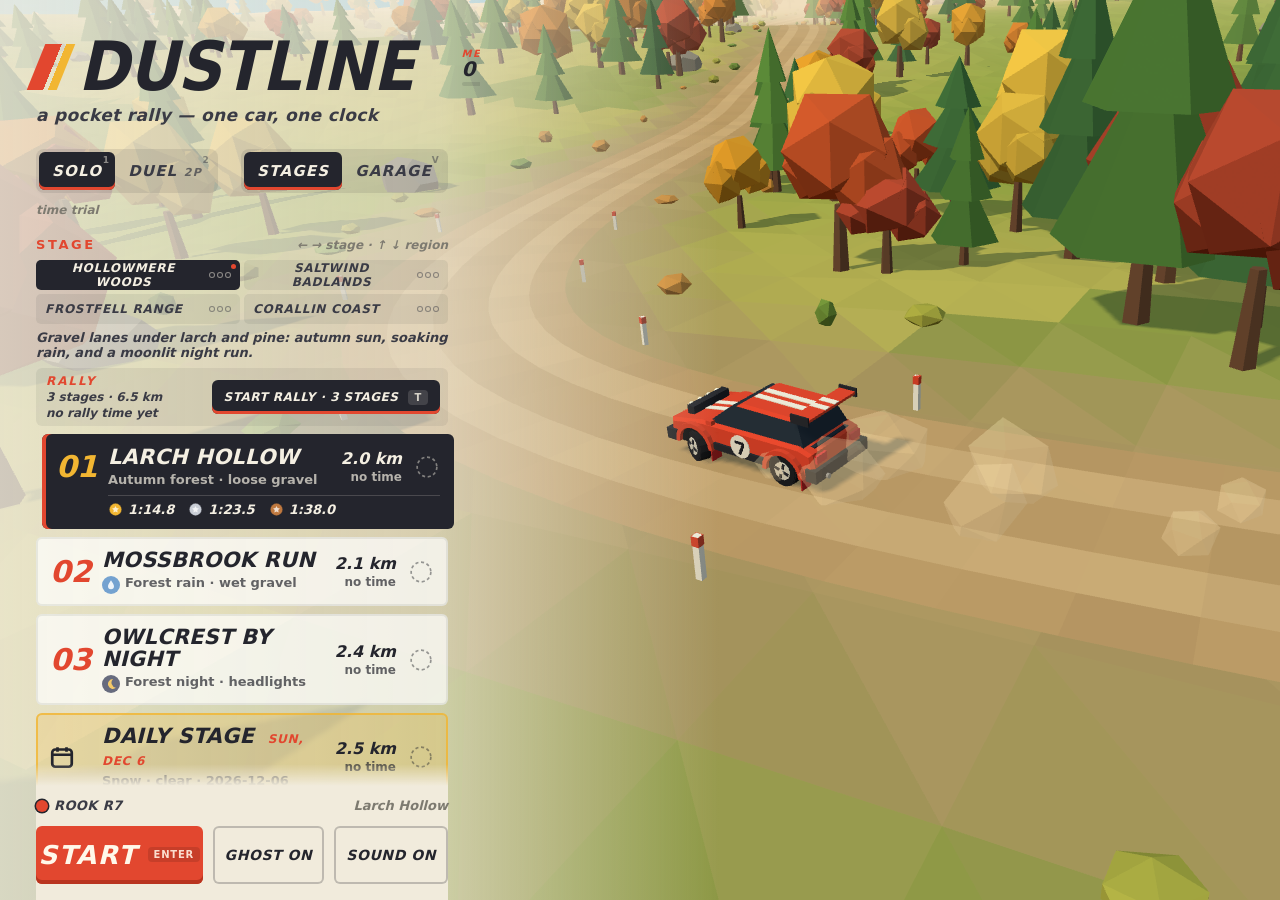
==== index.html @ 8f962b05 "Garage: car selection, medal unlocks, opaque menu footer (WIP)" ====
<!doctype html>
<html lang="en">
<head>
  <meta charset="utf-8">
  <meta name="viewport" content="width=device-width, initial-scale=1, viewport-fit=cover, user-scalable=no">
  <meta name="theme-color" content="#24252d">
  <meta name="description" content="Dustline: a pocket rally. Low-poly time-trial stages in the browser.">
  <title>Dustline</title>
  <link rel="icon" href="data:image/svg+xml,%3Csvg xmlns='http://www.w3.org/2000/svg' viewBox='0 0 32 32'%3E%3Crect width='32' height='32' rx='7' fill='%2324252d'/%3E%3Cpath d='M6 22 L14 9 L19 9 L11 22Z' fill='%23e2472f'/%3E%3Cpath d='M15 22 L23 9 L27 9 L19 22Z' fill='%23f2b632'/%3E%3C/svg%3E">
  <link rel="stylesheet" href="./style.css">
</head>
<body>
  <div id="app"></div>

  <!-- ===== HUD ===== -->
  <div id="hud" class="hidden" aria-hidden="true">
    <!-- one .pane per player is generated by main.js (timer, gap, progress, speed plate, notices) -->
    <div id="panes"></div>
    <div id="divider" class="divider hidden"></div>
    <div class="hud-bl" id="hints">
      <span><kbd>&uarr;</kbd><kbd>&darr;</kbd> gas / brake</span>
      <span><kbd>&larr;</kbd><kbd>&rarr;</kbd> steer</span>
      <span><kbd>Space</kbd> handbrake</span>
      <span><kbd>R</kbd> reset <kbd>C</kbd> camera <kbd>Esc</kbd> pause</span>
    </div>
    <button class="icon-btn pause-btn" id="pauseBtn" aria-label="Pause"><span></span><span></span></button>
  </div>

  <div id="countdown" class="countdown"></div>

  <!-- ===== Touch controls ===== -->
  <div id="touch" class="touch hidden">
    <div class="t-left">
      <button class="t-btn t-steer" data-ctl="left" aria-label="Steer left">&#9664;</button>
      <button class="t-btn t-steer" data-ctl="right" aria-label="Steer right">&#9654;</button>
    </div>
    <div class="t-right">
      <div class="t-small">
        <button class="t-btn t-mini" data-ctl="reset" aria-label="Reset">RESET</button>
        <button class="t-btn t-mini" data-ctl="hand" aria-label="Handbrake">HAND</button>
      </div>
      <button class="t-btn t-brake" data-ctl="brake">BRAKE</button>
      <button class="t-btn t-gas" data-ctl="gas">GAS</button>
    </div>
  </div>

  <!-- ===== Menu ===== -->
  <div id="menu" class="menu hidden">
    <div class="menu-panel">
      <header class="brand">
        <div class="brand-row">
          <div class="logo"><span class="logo-slash"></span><span class="logo-word">DUSTLINE</span></div>
          <div class="points" id="points" title="Medal points: bronze 1, silver 2, gold 3"></div>
        </div>
        <div class="tagline">a pocket rally &mdash; one car, one clock</div>
      </header>

      <div class="mode-row">
        <div class="seg" role="radiogroup" aria-label="Mode">
          <button class="seg-btn" data-mode="solo" role="radio">Solo<span class="seg-key kbd-only">1</span></button>
          <button class="seg-btn" data-mode="duel" role="radio">Duel <small>2P</small><span class="seg-key kbd-only">2</span></button>
        </div>
        <div class="seg view-seg" role="tablist" aria-label="Menu view">
          <button class="seg-btn view-btn" data-view="stages" role="tab">Stages</button>
          <button class="seg-btn view-btn" data-view="garage" role="tab">Garage<span class="new-dot hidden" id="garageNew">NEW</span><span class="seg-key kbd-only">V</span></button>
        </div>
      </div>
      <div class="mode-note" id="modeNote"></div>

      <section class="menu-sec garage-sec hidden" id="garageSec">
        <div class="picker" id="pick0"></div>
        <div class="picker p2-only" id="pick1"></div>
        <div class="duel-note p2-only">Duel is party play: all four cars are open to both players.</div>
      </section>

      <section class="menu-sec stages-sec" id="stagesSec">
        <div class="sec-head stage-head"><h2>Stage</h2><span class="sec-hint kbd-only">&larr; &rarr; stage &middot; &uarr; &darr; region</span></div>
        <div class="tabs" id="regionTabs" role="tablist" aria-label="Regions"></div>
        <div class="region-blurb" id="regionBlurb"></div>
        <div class="rally-strip" id="rallyStrip"></div>
        <div class="cards" id="cards"></div>
        <div class="daily-slot" id="dailySlot"></div>
      </section>

      <div class="legend legend-keys">
        <span><kbd>&uarr;</kbd>/<kbd>W</kbd> gas</span>
        <span><kbd>&darr;</kbd>/<kbd>S</kbd> brake</span>
        <span><kbd>&larr;</kbd><kbd>&rarr;</kbd> steer</span>
        <span><kbd>Space</kbd> handbrake</span>
        <span><kbd>R</kbd> reset</span>
        <span><kbd>C</kbd> camera</span>
        <span><kbd>M</kbd> mute</span>
        <span><kbd>Esc</kbd> pause</span>
        <span><kbd>T</kbd> start rally</span>
        <span><kbd>G</kbd> ghost</span>
        <span><kbd>V</kbd> garage</span>
      </div>
      <div class="legend legend-duel">
        <span class="lg-p">P1</span>
        <span><kbd>W</kbd><kbd>A</kbd><kbd>S</kbd><kbd>D</kbd> drive</span>
        <span><kbd>L-Shift</kbd> hand</span>
        <span><kbd>R</kbd> reset</span>
        <span><kbd>C</kbd> cam</span>
        <span class="lg-br"></span>
        <span class="lg-p">P2</span>
        <span><kbd>&uarr;</kbd><kbd>&larr;</kbd><kbd>&darr;</kbd><kbd>&rarr;</kbd> drive</span>
        <span><kbd>R-Shift</kbd>/<kbd>Enter</kbd> hand</span>
        <span><kbd>/</kbd> reset</span>
        <span><kbd>.</kbd> cam</span>
        <span class="lg-br"></span>
        <span>Pads: 1st &rarr; P1, 2nd &rarr; P2</span>
        <span><kbd>Esc</kbd> pause</span>
        <span><kbd>M</kbd> mute</span>
        <span><kbd>T</kbd> rally</span>
        <span><kbd>V</kbd> garage</span>
      </div>
      <div class="legend legend-touch">
        <span>&#9664; &#9654; steer on the left</span>
        <span>GAS / BRAKE on the right</span>
        <span>HAND for hairpins</span>
      </div>
      <!-- pinned to the bottom of the scrolling panel: paint + START are always reachable -->
      <div class="menu-foot">
        <div class="foot-summary" id="footSummary"></div>
        <div class="menu-actions">
          <button class="btn primary big" id="startBtn">START<span class="btn-key">Enter</span></button>
          <button class="btn ghost toggle" id="ghostBtn" aria-pressed="true" title="Race against your best run (G)">Ghost on</button>
          <button class="btn ghost" id="muteBtn" aria-pressed="false">Sound on</button>
        </div>
      </div>
    </div>
  </div>

  <!-- ===== Pause ===== -->
  <div id="pause" class="overlay hidden">
    <div class="panel small">
      <div class="panel-kicker">Paused</div>
      <div class="panel-title" id="pauseStage">Stage</div>
      <div class="panel-btns col">
        <button class="btn primary" id="resumeBtn">Resume<span class="btn-key">Esc</span></button>
        <button class="btn" id="restartBtn">Restart stage</button>
        <button class="btn ghost" id="pMenuBtn">Menu</button>
      </div>
    </div>
  </div>

  <!-- ===== Finish ===== -->
  <div id="finish" class="overlay hidden">
    <div class="panel">
      <div class="panel-kicker" id="finStage">Stage complete</div>
      <div class="fin-time" id="finTime">0:00.000</div>
      <div class="fin-best" id="finBest"></div>
      <div class="fin-medal" id="finMedal"></div>
      <div class="fin-unlock" id="finUnlock"></div>
      <table class="splits" id="finSplits"></table>
      <div class="panel-btns">
        <button class="btn primary" id="retryBtn">Retry<span class="btn-key">R</span></button>
        <button class="btn" id="nextBtn">Next stage<span class="btn-key">N</span></button>
        <button class="btn ghost" id="fMenuBtn">Menu<span class="btn-key">Enter</span></button>
      </div>
    </div>
  </div>

  <!-- ===== Duel results ===== -->
  <div id="duelFinish" class="overlay hidden">
    <div class="panel duel-panel">
      <div class="panel-kicker" id="dfStage">Duel</div>
      <div class="winner" id="dfWinner"></div>
      <div class="df-gap" id="dfGap"></div>
      <table class="splits duel-splits" id="dfTable"></table>
      <div class="panel-btns">
        <button class="btn primary" id="dfRematch">Rematch<span class="btn-key">R</span></button>
        <button class="btn" id="dfNext">Next stage<span class="btn-key">N</span></button>
        <button class="btn ghost" id="dfMenu">Menu<span class="btn-key">Enter</span></button>
      </div>
    </div>
  </div>

  <!-- ===== Rally interstitial / results (content rendered by hud.js) ===== -->
  <div id="rally" class="overlay hidden">
    <div class="panel rally-panel" id="rallyBody"></div>
  </div>

  <div id="loading" class="loading"><div class="loading-bar"></div><span>Laying gravel&hellip;</span></div>

  <noscript><p class="noscript">Dustline needs JavaScript and WebGL.</p></noscript>

  <script type="importmap">{"imports":{"three":"./vendor/three.module.js"}}</script>
  <script type="module" src="./src/main.js"></script>
</body>
</html>
---- style.css ----
/* Dustline — UI shell. Cream / charcoal, red-orange accent, mustard highlight. */
:root {
  --cream: #f4efe2;
  --cream-2: #e9e1cf;
  --paper: rgba(244, 239, 226, 0.92);
  --char: #24252d;
  --char-2: #3a3b45;
  --char-soft: rgba(36, 37, 45, 0.78);
  --accent: #e2472f;
  --accent-dk: #b9341f;
  --mustard: #f2b632;
  --good: #2f9e5b;
  --bad: #e2472f;
  --muted: #7d7a70;
  --font: "Avenir Next Condensed", "Arial Narrow", "Roboto Condensed", "Helvetica Neue", "Segoe UI", system-ui, sans-serif;
  --num: "Avenir Next Condensed", "Arial Narrow", "Roboto Condensed", "DIN Alternate", "Helvetica Neue", system-ui, sans-serif;
  --gut: 16px;
  --safe-t: env(safe-area-inset-top, 0px);
  --safe-b: env(safe-area-inset-bottom, 0px);
  --safe-l: env(safe-area-inset-left, 0px);
  --safe-r: env(safe-area-inset-right, 0px);
}

* { box-sizing: border-box; }
html, body {
  margin: 0; height: 100%; overflow: hidden;
  background: var(--char); color: var(--char);
  font-family: var(--font); font-stretch: condensed;
  -webkit-font-smoothing: antialiased; -webkit-tap-highlight-color: transparent;
  user-select: none; -webkit-user-select: none; touch-action: manipulation;
}
#app, #app canvas { position: fixed; inset: 0; width: 100%; height: 100%; display: block; }
.hidden { display: none !important; }
button { font: inherit; color: inherit; cursor: pointer; }
kbd {
  display: inline-block; min-width: 1.6em; padding: 1px 5px; margin: 0 1px;
  border-radius: 4px; background: var(--cream); color: var(--char);
  border-bottom: 2px solid #c9bfa8; font: 700 11px/1.4 var(--font); text-align: center; font-style: normal;
}

/* ---------- buttons ---------- */
.btn {
  display: inline-flex; align-items: center; justify-content: center; gap: 10px;
  min-height: 44px; padding: 0 18px; border: 0; border-radius: 6px;
  background: var(--cream-2); color: var(--char);
  font-weight: 800; font-style: italic; font-size: 16px; letter-spacing: 0.04em; text-transform: uppercase;
  box-shadow: inset 0 -3px 0 rgba(0,0,0,0.12);
  transition: transform .08s ease, background .15s ease, box-shadow .15s ease;
}
.btn:hover { background: #fff; }
.btn:active { transform: translateY(1px) skewX(-6deg); }
.btn:focus-visible, .card:focus-visible, .swatch:focus-visible { outline: 3px solid var(--mustard); outline-offset: 2px; }
.btn.primary { background: var(--accent); color: #fff8ea; box-shadow: inset 0 -4px 0 var(--accent-dk); }
.btn.primary:hover { background: #ec563d; }
.btn.ghost { background: transparent; box-shadow: inset 0 0 0 2px rgba(36,37,45,0.25); }
.btn.ghost:hover { background: rgba(36,37,45,0.06); }
.btn.big { min-height: 58px; font-size: 26px; font-weight: 900; padding: 0 28px; letter-spacing: 0.06em; }
.btn-key {
  font-style: normal; font-size: 10px; font-weight: 800; letter-spacing: 0.08em;
  padding: 2px 6px; border-radius: 4px; background: rgba(0,0,0,0.14); opacity: .85;
}
.icon-btn {
  position: absolute; width: 40px; height: 40px; border: 0; border-radius: 8px;
  background: var(--char-soft); display: flex; align-items: center; justify-content: center; gap: 5px;
  pointer-events: auto;
}
.pause-btn span { width: 5px; height: 16px; border-radius: 1px; background: var(--cream); }

/* ---------- HUD ---------- */
#hud { position: fixed; inset: 0; pointer-events: none; z-index: 5; }
#panes { position: absolute; inset: 0; }
.pane { position: absolute; left: 0; top: 0; width: 100%; height: 100%; overflow: hidden; }
.divider { position: absolute; background: var(--char); z-index: 1; }
.divider.v { top: 0; bottom: 0; left: 50%; width: 4px; margin-left: -2px; }
.divider.h { left: 0; right: 0; top: 50%; height: 4px; margin-top: -2px; }
.hud-tl {
  position: absolute; left: calc(var(--gut) + var(--safe-l) + 8px); top: calc(18px + var(--safe-t));
  color: var(--cream); text-shadow: 0 2px 0 rgba(0,0,0,0.25);
}
.hud-stage {
  display: inline-block; padding: 3px 10px 3px 8px; margin-bottom: 4px;
  background: var(--accent); color: #fff8ea; transform: skewX(-12deg);
  font-weight: 900; font-style: italic; font-size: 13px; letter-spacing: 0.12em; text-transform: uppercase; text-shadow: none;
}
.pl-tag {
  display: inline-block; margin: -3px 8px -3px -8px; padding: 3px 8px; color: #fff8ea; background: var(--char);
  text-shadow: 0 1px 0 rgba(0,0,0,0.35); box-shadow: inset -2px 0 0 rgba(0,0,0,0.2);
}
.pl-tag:empty { display: none; }
.hud-time {
  font-family: var(--num); font-weight: 900; font-style: italic; font-size: 46px; line-height: 1;
  letter-spacing: -0.01em; font-variant-numeric: tabular-nums;
  background: var(--char-soft); padding: 4px 14px 6px 10px; border-radius: 4px; transform: skewX(-8deg);
  border-left: 5px solid var(--mustard);
}
.hud-split {
  margin-top: 6px; display: inline-block; padding: 3px 10px; border-radius: 3px; transform: skewX(-8deg);
  font-weight: 900; font-style: italic; font-size: 20px; font-variant-numeric: tabular-nums;
  background: var(--char-soft); opacity: 0; transition: opacity .25s ease;
}
.hud-split.show { opacity: 1; }
.hud-gap {
  margin-top: 6px; display: none; width: max-content; padding: 3px 10px; border-radius: 3px; transform: skewX(-8deg);
  font-weight: 900; font-style: italic; font-size: 18px; font-variant-numeric: tabular-nums; background: var(--char-soft);
}
.hud-gap.show { display: block; }
.hud-gap .lbl { font-size: 11px; letter-spacing: .12em; color: var(--cream-2); margin-right: 8px; }
.hud-gap .d-good { color: #63e08e; } .hud-gap .d-bad { color: #ff7a63; } .hud-gap .d-none { color: var(--mustard); }
.hud-split .lbl { font-size: 12px; letter-spacing: .12em; color: var(--cream-2); margin-right: 8px; }
.hud-split .d-good { color: #63e08e; }
.hud-split .d-bad { color: #ff7a63; }
.hud-split .d-none { color: var(--mustard); }

.hud-progress {
  position: absolute; left: 50%; top: calc(26px + var(--safe-t)); width: min(40%, 460px); transform: translateX(-50%);
}
.prog { position: relative; height: 8px; border-radius: 4px; background: rgba(36,37,45,0.72); box-shadow: 0 0 0 2px rgba(244,239,226,0.55), 0 0 0 3.5px rgba(36,37,45,0.35); }
.prog-fill { position: absolute; left: 0; top: 0; bottom: 0; width: 0; border-radius: 4px; background: var(--cream); }
.prog-ticks i { position: absolute; top: -4px; width: 3px; height: 16px; margin-left: -1.5px; background: var(--mustard); border-radius: 1px; }
.prog-ticks i.end { background: var(--accent); }
.prog-cars i {
  position: absolute; top: 50%; left: 0; width: 13px; height: 13px; margin: -6.5px 0 0 -6.5px;
  border: 2px solid var(--cream); border-radius: 50%; box-shadow: 0 0 0 1.5px var(--char);
}
.prog-cars i.me {
  z-index: 1; width: 18px; height: 18px; margin: -9px 0 0 -9px; border-width: 3px;
  box-shadow: 0 0 0 1.5px var(--char), 0 2px 4px rgba(0,0,0,0.3);
}

.hud-br {
  position: absolute; right: calc(var(--gut) + var(--safe-r) + 8px); bottom: calc(20px + var(--safe-b));
  text-align: right; color: var(--cream);
  /* charcoal slanted plate (same family as the timer) so the readout survives snow and bright sky */
  background: var(--char-soft); padding: 6px 16px 10px 20px; border-radius: 4px; transform: skewX(-8deg);
  border-right: 5px solid var(--accent); box-shadow: 0 4px 14px rgba(0,0,0,0.18);
}
.speed {
  font-family: var(--num); font-weight: 900; font-style: italic; line-height: .9; text-shadow: 0 2px 0 rgba(0,0,0,0.35);
}
.speed span { font-size: 76px; letter-spacing: -0.03em; font-variant-numeric: tabular-nums; }
.speed small { font-size: 16px; margin-left: 6px; letter-spacing: .08em; color: var(--cream-2); }
.gearrow { display: flex; align-items: center; justify-content: flex-end; gap: 10px; margin-top: 6px; }
.gear {
  display: inline-flex; align-items: center; justify-content: center; width: 34px; height: 34px;
  background: var(--mustard); color: var(--char); border-radius: 4px; transform: skewX(-10deg);
  font-weight: 900; font-style: italic; font-size: 22px;
}
.rpm { width: 150px; height: 8px; border-radius: 4px; background: rgba(0,0,0,0.45); overflow: hidden; box-shadow: 0 0 0 1px rgba(244,239,226,0.35); }
.rpm-fill { height: 100%; width: 0; background: linear-gradient(90deg, var(--cream) 0 70%, var(--mustard) 70% 88%, var(--accent) 88%); background-size: 150px 100%; }

.hud-bl {
  position: absolute; left: calc(var(--gut) + var(--safe-l) + 8px); bottom: calc(20px + var(--safe-b));
  display: flex; flex-direction: column; gap: 5px; color: var(--cream); font-size: 13px; font-weight: 700; font-style: italic;
  text-shadow: 0 1px 2px rgba(0,0,0,0.4); opacity: 0; transition: opacity 1.2s ease;
}
.hud-bl.show { opacity: .95; transition-duration: .3s; }
.pause-btn { top: calc(18px + var(--safe-t)); right: calc(var(--gut) + var(--safe-r)); }

/* ---------- countdown & notices ---------- */
.countdown {
  position: fixed; left: 50%; top: 40%; transform: translate(-50%, -50%); z-index: 6; pointer-events: none;
  font-family: var(--num); font-weight: 900; font-style: italic; font-size: min(34vw, 220px); line-height: 1;
  color: var(--cream); text-shadow: 0 6px 0 var(--accent), 0 12px 30px rgba(0,0,0,0.3);
}
.countdown.pop { animation: pop .5s cubic-bezier(.2,1.6,.4,1); }
.countdown.go { color: var(--mustard); text-shadow: 0 6px 0 var(--char), 0 12px 30px rgba(0,0,0,0.3); }
@keyframes pop { from { transform: translate(-50%, -50%) scale(1.6) skewX(-8deg); opacity: 0; } to { transform: translate(-50%, -50%) scale(1); opacity: 1; } }
.notice {
  position: absolute; left: 50%; top: 30%; transform: translate(-50%, -50%) skewX(-10deg); z-index: 6; pointer-events: none;
  padding: 8px 22px; background: var(--accent); color: #fff8ea; border-radius: 3px;
  font-weight: 900; font-style: italic; font-size: 26px; letter-spacing: .1em; white-space: nowrap;
  opacity: 0; transition: opacity .2s ease;
}
.notice.show { opacity: 1; }
.notice.alt { background: var(--mustard); color: var(--char); }
.notice.splash { background: #2b7fa8; color: #eef8ff; }

/* ---------- split-screen duel ---------- */
.pane-msg {
  position: absolute; left: 50%; top: 24%; transform: translate(-50%, -50%) skewX(-6deg); z-index: 2;
  padding: 14px 26px 16px; border-radius: 6px; text-align: center; color: var(--cream);
  background: var(--char-soft); box-shadow: inset 0 5px 0 var(--pc, var(--accent)), 0 10px 30px rgba(0,0,0,0.25);
  animation: panelIn .35s cubic-bezier(.2,1.2,.4,1);
}
.pm-kicker { font-size: 12px; font-weight: 900; letter-spacing: .2em; text-transform: uppercase; color: var(--mustard); }
.pm-time { font-family: var(--num); font-size: 48px; font-weight: 900; font-style: italic; line-height: 1.05; font-variant-numeric: tabular-nums; }
.pm-wait { font-size: 14px; font-weight: 700; font-style: italic; opacity: .85; }
.pm-wait:empty { display: none; }
body.duel .hud-tl { left: 20px; top: 16px; }
body.duel .hud-time { font-size: 34px; }
body.duel .hud-split { font-size: 16px; }
body.duel .hud-progress { left: 300px; right: 28px; width: auto; transform: none; top: 30px; }
body.duel .hud-stage { font-size: 11px; max-width: 270px; overflow: hidden; text-overflow: ellipsis; white-space: nowrap; }
body.duel .hud-br { right: 20px; bottom: 16px; padding: 4px 14px 8px 16px; border-right-color: var(--pc, var(--accent)); }
body.duel .speed span { font-size: 50px; }
body.duel .speed small { font-size: 13px; }
body.duel .gear { width: 28px; height: 28px; font-size: 18px; }
body.duel .rpm { width: 100px; }
body.duel .notice { font-size: 20px; }
body.duel .hud-time { border-left-color: var(--pc, var(--mustard)); }
body.duel .pause-btn { right: auto; left: 50%; top: 12px; transform: translateX(-50%); z-index: 2; }
body.duel.stacked .pause-btn { top: 50%; transform: translate(-50%, -50%); }
body.duel .countdown { top: 50%; }

/* ---------- menu ---------- */
.menu {
  position: fixed; inset: 0; z-index: 10; display: flex; align-items: stretch;
  background: linear-gradient(90deg, rgba(244,239,226,0.82) 0, rgba(244,239,226,0.62) 440px, rgba(244,239,226,0) 720px);
}
.menu-panel {
  width: min(480px, 100%); padding: calc(36px + var(--safe-t)) 32px calc(24px + var(--safe-b)) calc(36px + var(--safe-l));
  display: flex; flex-direction: column; gap: 20px; overflow-y: auto; overscroll-behavior: contain;
  padding-bottom: 0; scrollbar-width: thin; scrollbar-color: rgba(36,37,45,0.3) transparent;
}
.menu-panel > * { flex-shrink: 0; }
/* paint + START + mute stay pinned to the bottom of the scrolling panel */
.menu-foot {
  position: sticky; bottom: 0; z-index: 2; margin-top: auto;
  padding: 16px 0 calc(16px + var(--safe-b));
  background: linear-gradient(180deg, rgba(240,234,220,0), rgba(240,234,220,0.95) 18px);
  display: flex; flex-direction: column; gap: 10px;
}
.paint-sec { display: flex; align-items: center; gap: 10px; flex-wrap: wrap; }
.paint-sec h2 { margin: 0; font-size: 13px; font-weight: 900; letter-spacing: .2em; text-transform: uppercase; color: var(--accent); }
.paint-sec .sec-hint { margin-left: auto; }
.paint-sec .swatch { width: 30px; height: 30px; }
.paint-sec .paints { gap: 7px; }
.tabs { display: flex; gap: 4px; flex-wrap: wrap; margin-bottom: 6px; }
.tab {
  position: relative; height: 30px; padding: 0 12px; border: 0; border-radius: 5px;
  background: rgba(36,37,45,0.08); color: var(--char-2);
  font-weight: 900; font-style: italic; font-size: 13px; letter-spacing: .06em; text-transform: uppercase;
}
.tab:hover { background: rgba(36,37,45,0.16); }
.tab.sel { background: var(--char); color: var(--cream); }
.tab.has-sel::after { content: ""; position: absolute; top: 4px; right: 4px; width: 5px; height: 5px; border-radius: 50%; background: var(--accent); }
.tab:focus-visible { outline: 3px solid var(--mustard); outline-offset: 1px; }
.region-blurb { font-size: 13px; font-weight: 600; font-style: italic; color: var(--char-2); margin: 0 0 8px; min-height: 1em; }
.region-blurb:empty { display: none; }
.daily-slot { margin-top: 8px; }
.card.daily { background: rgba(242,182,50,0.22); box-shadow: inset 0 0 0 2px rgba(242,182,50,0.8); }
.card.daily:hover { background: rgba(242,182,50,0.35); }
.card.daily.sel { background: var(--char); box-shadow: inset 4px 0 0 var(--mustard), inset 0 0 0 2px var(--mustard); }
.card.daily .card-num { color: var(--char); display: flex; align-items: center; }
.card.daily.sel .card-num { color: var(--mustard); }
.card-name em { font-size: 12px; font-weight: 800; letter-spacing: .06em; margin-left: 6px; color: var(--accent); }
.card.daily.sel .card-name em { color: var(--mustard); }
.ico { width: 12px; height: 12px; display: block; }
.ico.cal { width: 24px; height: 24px; }
.cond {
  display: inline-flex; align-items: center; justify-content: center; width: 18px; height: 18px; margin-right: 5px;
  border-radius: 50%; vertical-align: -4px;
}
.cond.n { background: #2a3150; color: var(--mustard); }
.cond.r { background: #3d7fc4; color: #eaf3ff; }
.st-cond .cond { width: 16px; height: 16px; margin: 0 0 0 6px; vertical-align: -3px; transform: skewX(12deg); }
.brand { margin-bottom: 4px; }
.logo { display: flex; align-items: center; gap: 12px; }
.logo-slash { width: 30px; height: 46px; background: linear-gradient(90deg, var(--accent) 0 55%, transparent 55% 70%, var(--mustard) 70%); transform: skewX(-22deg); }
.logo-word {
  font-weight: 900; font-style: italic; font-size: 68px; line-height: .9; letter-spacing: -0.01em; color: var(--char);
  transform: scaleX(.9); transform-origin: left center; display: inline-block;
}
.tagline { margin-top: 8px; font-weight: 700; font-style: italic; font-size: 17px; color: var(--char-2); letter-spacing: .02em; }
.sec-head { display: flex; align-items: baseline; justify-content: space-between; margin-bottom: 8px; }
.sec-head h2 { margin: 0; font-size: 13px; font-weight: 900; letter-spacing: .2em; text-transform: uppercase; color: var(--accent); }
.sec-hint { font-size: 12px; font-weight: 700; color: var(--muted); font-style: italic; }
.cards { display: flex; flex-direction: column; gap: 8px; }
.card {
  position: relative; display: grid; grid-template-columns: 40px 1fr auto; align-items: center; gap: 4px 12px;
  width: 100%; padding: 12px 14px; border: 0; border-radius: 6px; text-align: left;
  background: rgba(255,255,255,0.7); box-shadow: inset 0 0 0 2px rgba(36,37,45,0.08);
  transition: background .15s ease, transform .12s ease, box-shadow .15s ease;
}
.card:hover { background: #fff; }
.card.sel { background: var(--char); color: var(--cream); box-shadow: inset 4px 0 0 var(--accent); transform: translateX(6px); }
.card-num { grid-row: span 2; font-weight: 900; font-style: italic; font-size: 30px; color: var(--accent); line-height: 1; }
.card.sel .card-num { color: var(--mustard); }
.card-name { font-weight: 900; font-style: italic; font-size: 21px; line-height: 1.05; text-transform: uppercase; letter-spacing: .01em; }
.card-tag { grid-column: 2; font-size: 13px; font-weight: 600; opacity: .7; }
.card-meta { grid-column: 3; grid-row: 1 / span 2; text-align: right; display: flex; flex-direction: column; gap: 2px; font-variant-numeric: tabular-nums; }
.card-meta b { font-weight: 900; font-style: italic; font-size: 16px; }
.card-meta span { font-size: 12px; font-weight: 700; opacity: .7; }
.card-meta .has-best { color: var(--accent); opacity: 1; }
.card.sel .card-meta .has-best { color: var(--mustard); }
.paints { display: flex; gap: 10px; flex-wrap: wrap; }
.swatch {
  width: 42px; height: 42px; border-radius: 50%; border: 0; padding: 0; position: relative;
  box-shadow: inset 0 -4px 0 rgba(0,0,0,0.18), 0 0 0 2px rgba(36,37,45,0.12);
  transition: transform .12s ease, box-shadow .12s ease;
}
.swatch:hover { transform: scale(1.06); }
.swatch.sel { box-shadow: inset 0 -4px 0 rgba(0,0,0,0.18), 0 0 0 3px var(--cream), 0 0 0 6px var(--char); }
.menu-actions { display: flex; gap: 10px; align-items: stretch; }
.menu-actions .big { flex: 1; }
.legend { display: flex; flex-wrap: wrap; gap: 6px 14px; font-size: 13px; font-weight: 700; color: var(--char-2); font-style: italic; }
.legend-touch, .legend-duel { display: none; }
.menu.duel .legend-keys { display: none; }
.menu.duel .legend-duel { display: flex; }
.legend .lg-p { font-weight: 900; color: var(--accent); letter-spacing: .08em; }
.legend .lg-br { flex-basis: 100%; height: 0; }
.mode-row { display: flex; align-items: center; gap: 12px; flex-wrap: wrap; }
.seg { display: inline-flex; padding: 3px; border-radius: 8px; background: rgba(36,37,45,0.1); }
.seg-btn {
  position: relative; min-width: 96px; height: 38px; padding: 0 16px; border: 0; border-radius: 6px; background: transparent;
  font-weight: 900; font-style: italic; font-size: 16px; letter-spacing: .08em; text-transform: uppercase; color: var(--char-2);
}
.seg-btn small { font-size: 11px; opacity: .7; }
.seg-btn.sel { background: var(--char); color: var(--cream); box-shadow: inset 0 -3px 0 var(--accent); }
.seg-btn:disabled { opacity: .4; cursor: not-allowed; }
.seg-btn:focus-visible { outline: 3px solid var(--mustard); outline-offset: 2px; }
.seg-key { position: absolute; top: 3px; right: 5px; font-size: 9px; font-style: normal; opacity: .5; }
.mode-note { font-size: 13px; font-weight: 700; font-style: italic; color: var(--muted); }
.paint-row { display: flex; align-items: center; gap: 10px; }
.paint-row + .paint-row { margin-top: 8px; }
.pl-label { display: none; width: 28px; font-weight: 900; font-style: italic; font-size: 16px; color: var(--char-2); }
.menu.duel .pl-label { display: inline-block; }
.p2-only { display: none; }
.menu.duel .p2-only { display: flex; }
.menu.duel .menu-panel { gap: 13px; padding-top: calc(28px + var(--safe-t)); }
.menu.duel .tagline { display: none; }
.menu.duel .card { padding-top: 8px; padding-bottom: 8px; }
.menu.duel .legend { font-size: 12px; gap: 4px 10px; }
.menu.duel .menu-actions .big { min-height: 52px; }
.menu.duel .swatch { width: 34px; height: 34px; }
.menu.duel .paints { gap: 8px; }
body.touch .legend-keys, body.touch .btn-key, body.touch .kbd-only { display: none; }
body.touch .legend-touch { display: flex; }

/* ---------- overlays / panels ---------- */
.overlay {
  position: fixed; inset: 0; z-index: 12; display: flex; align-items: center; justify-content: center;
  padding: var(--gut); background: rgba(36,37,45,0.38);
}
.panel {
  width: min(460px, 100%); max-height: 100%; overflow-y: auto;
  background: var(--paper); border-radius: 8px; padding: 26px 26px 22px;
  box-shadow: 0 20px 60px rgba(0,0,0,0.3), inset 0 6px 0 var(--accent);
  animation: panelIn .35s cubic-bezier(.2,1.2,.4,1);
}
.panel.small { width: min(340px, 100%); }
/* finish: panel in the left third, camera frames the car on the right (wide screens) */
@media (min-width: 721px) {
  #finish { justify-content: flex-start; padding-left: max(5vw, 32px); background: linear-gradient(90deg, rgba(36,37,45,0.42), rgba(36,37,45,0.12) 55%, rgba(36,37,45,0)); }
}
@keyframes panelIn { from { transform: translateY(20px) scale(.96); opacity: 0; } to { transform: none; opacity: 1; } }
.panel-kicker { font-size: 13px; font-weight: 900; letter-spacing: .2em; text-transform: uppercase; color: var(--accent); }
.panel-title { font-size: 30px; font-weight: 900; font-style: italic; text-transform: uppercase; margin: 4px 0 18px; }
.fin-time { font-family: var(--num); font-size: 72px; font-weight: 900; font-style: italic; line-height: 1; margin: 6px 0 6px; font-variant-numeric: tabular-nums; letter-spacing: -0.02em; }
.fin-best { font-weight: 800; font-style: italic; font-size: 16px; color: var(--char-2); min-height: 26px; }
.fin-best .newbest {
  display: inline-block; padding: 3px 12px; background: var(--mustard); color: var(--char); transform: skewX(-10deg);
  font-weight: 900; letter-spacing: .14em; font-size: 15px;
}
.splits { width: 100%; border-collapse: collapse; margin: 16px 0 20px; font-variant-numeric: tabular-nums; }
.splits td { padding: 8px 4px; border-top: 1px solid rgba(36,37,45,0.12); font-weight: 700; font-size: 16px; }
.splits td:first-child { font-size: 12px; letter-spacing: .14em; text-transform: uppercase; color: var(--muted); font-weight: 900; }
.splits td:nth-child(2) { font-weight: 900; font-style: italic; font-size: 18px; }
.splits td:last-child { text-align: right; font-style: italic; font-weight: 900; }
.splits .d-good { color: var(--good); }
.splits .d-bad { color: var(--bad); }
.splits .d-none { color: var(--muted); }
.panel-btns { display: flex; gap: 8px; flex-wrap: wrap; }
.panel-btns .btn { flex: 1 1 auto; }
.panel-btns.col { flex-direction: column; }
.duel-panel { width: min(520px, 100%); }
.winner {
  display: flex; align-items: center; gap: 12px; margin: 10px 0 2px; padding: 8px 16px; width: max-content; max-width: 100%;
  background: var(--char); color: var(--cream); transform: skewX(-8deg); box-shadow: inset 6px 0 0 var(--pc, var(--accent));
}
.w-chip { width: 22px; height: 22px; border-radius: 50%; background: var(--pc); box-shadow: 0 0 0 2px var(--cream); margin-left: 4px; }
.w-name { font-family: var(--num); font-size: 44px; font-weight: 900; font-style: italic; line-height: 1; letter-spacing: -0.01em; }
.w-paint { font-size: 12px; font-weight: 800; letter-spacing: .14em; text-transform: uppercase; opacity: .7; align-self: flex-end; padding-bottom: 4px; }
.df-gap { margin: 8px 0 0; font-weight: 800; font-style: italic; font-size: 17px; color: var(--char-2); }
.duel-splits td { text-align: left; }
.duel-splits td:nth-child(3) { font-weight: 900; font-style: italic; font-size: 18px; }
.duel-splits td:last-child { text-align: right; color: var(--muted); font-size: 15px; }
.duel-splits tr.hd td { border-top: 0; padding-bottom: 4px; font-size: 12px; font-style: normal; letter-spacing: .12em; color: var(--muted); font-weight: 900; }
.duel-splits td.win { color: var(--good); }
.duel-splits td.win::after { content: " \25C0"; font-size: 10px; vertical-align: 2px; }
.pchip { display: inline-block; width: 11px; height: 11px; border-radius: 50%; margin-right: 6px; vertical-align: -1px; box-shadow: 0 0 0 1.5px var(--char); }

/* ---------- loading ---------- */
.loading {
  position: fixed; inset: 0; z-index: 20; display: flex; flex-direction: column; align-items: center; justify-content: center; gap: 14px;
  background: var(--char); color: var(--cream); font-weight: 800; font-style: italic; letter-spacing: .1em; text-transform: uppercase; font-size: 14px;
  transition: opacity .4s ease;
}
.loading.soft { background: rgba(36,37,45,0.35); }
.loading.fade { opacity: 0; pointer-events: none; }
.loading-bar { width: 120px; height: 6px; border-radius: 3px; background: rgba(244,239,226,0.2); overflow: hidden; position: relative; }
.loading-bar::after { content: ""; position: absolute; inset: 0; width: 40%; background: var(--accent); animation: slide 0.9s ease-in-out infinite alternate; }
@keyframes slide { from { transform: translateX(-20%); } to { transform: translateX(170%); } }
.noscript { position: fixed; inset: 0; display: flex; align-items: center; justify-content: center; color: var(--cream); }

/* ---------- touch controls ---------- */
.touch {
  position: fixed; left: 0; right: 0; bottom: 0; z-index: 7; pointer-events: none;
  display: flex; justify-content: space-between; align-items: flex-end;
  padding: 0 calc(var(--gut) + var(--safe-r)) calc(18px + var(--safe-b)) calc(var(--gut) + var(--safe-l));
}
.t-left, .t-right { display: flex; gap: 12px; align-items: flex-end; pointer-events: auto; touch-action: none; }
.t-right { position: relative; }
.t-btn {
  border: 0; border-radius: 50%; touch-action: none; color: var(--cream);
  background: rgba(36,37,45,0.5); box-shadow: inset 0 0 0 2px rgba(244,239,226,0.45);
  font-weight: 900; font-style: italic; letter-spacing: .06em;
}
.t-btn.on { background: rgba(226,71,47,0.85); box-shadow: inset 0 0 0 2px var(--cream); }
.t-steer { width: 76px; height: 76px; font-size: 26px; }
.t-gas { width: 92px; height: 92px; font-size: 18px; background: rgba(226,71,47,0.55); }
.t-brake { width: 72px; height: 72px; font-size: 14px; }
.t-small { position: absolute; right: 0; bottom: 104px; display: flex; gap: 8px; }
.t-mini { width: auto; height: 34px; padding: 0 12px; border-radius: 17px; font-size: 12px; }

/* touch layout: speed readout moves to top-right, hints hidden */
body.touch .hud-bl { display: none; }
body.touch .hud-br { top: calc(68px + var(--safe-t)); bottom: auto; }
body.touch .speed span { font-size: 44px; }
body.touch .hud-br { padding: 4px 12px 8px 14px; }
body.touch .rpm { width: 90px; }

/* ---------- narrow / portrait ---------- */
@media (max-width: 720px) {
  .menu {
    /* the stage list fills a phone, so keep text legible: the attract preview shows through softly */
    background: linear-gradient(180deg, rgba(244,239,226,0.8) 0, rgba(244,239,226,0.84) 140px, rgba(244,239,226,0.9) 100%);
  }
  .menu-panel { width: 100%; padding: calc(22px + var(--safe-t)) var(--gut) 0; gap: 14px; }
  .brand { margin-bottom: auto; }
  .logo-word { font-size: 54px; }
  .logo-slash { width: 24px; height: 38px; }
  .tagline { font-size: 15px; }
  .card { padding: 9px 12px; grid-template-columns: 30px 1fr auto; }
  .card.sel { transform: none; }
  .card-num { font-size: 24px; }
  .card-name { font-size: 18px; }
  .card-tag { font-size: 12px; }
  .swatch { width: 38px; height: 38px; }
  .btn.big { min-height: 54px; font-size: 22px; }
  .hud-tl { left: calc(var(--gut) + var(--safe-l)); top: calc(30px + var(--safe-t)); }
  .hud-time { font-size: 32px; }
  .hud-stage { font-size: 11px; }
  .hud-split { font-size: 16px; }
  .hud-progress { left: calc(var(--gut) + var(--safe-l)); right: calc(var(--gut) + var(--safe-r) + 52px); width: auto; transform: none; top: calc(14px + var(--safe-t)); }
  .prog { height: 6px; }
  .pause-btn { top: calc(8px + var(--safe-t)); width: 36px; height: 36px; }
  .hud-br { right: calc(var(--gut) + var(--safe-r)); }
  body.touch .hud-br { top: calc(52px + var(--safe-t)); }
  .speed span { font-size: 54px; }
  .fin-time { font-size: 54px; }
  .panel { padding: 22px 18px 18px; }
  .notice { font-size: 20px; }
}
@media (max-height: 520px) and (min-width: 721px) {
  .menu-panel { padding-top: 18px; gap: 12px; }
  .logo-word { font-size: 48px; }
  .card { padding: 7px 12px; }
}

/* ---------- medals, points, rallies ---------- */
:root { --gold: #f2b632; --silver: #c9ced6; --bronze: #c0793f; }
.medal { display: inline-flex; width: 24px; height: 24px; vertical-align: middle; flex-shrink: 0; }
.medal svg { width: 100%; height: 100%; display: block; overflow: visible; }
.medal circle { fill: var(--mc); stroke: rgba(36,37,45,0.35); stroke-width: 1.2; }
.medal path { fill: rgba(255,255,255,0.75); }
.medal.gold { --mc: var(--gold); } .medal.silver { --mc: var(--silver); } .medal.bronze { --mc: var(--bronze); }
.medal.none circle { fill: none; stroke: currentColor; stroke-width: 1.4; stroke-dasharray: 2.6 2.2; opacity: .45; }
.medal.none path { fill: none; }
.medal.sm { width: 15px; height: 15px; }
.trophy .medal svg path, .medal.trophy-ico svg path { fill: var(--mc); }

.brand-row { display: flex; align-items: flex-end; justify-content: space-between; gap: 10px; flex-wrap: wrap; margin-top: 8px; }
.brand-row .tagline { margin-top: 0; }
.points { display: grid; grid-template-columns: auto auto auto; align-items: baseline; gap: 0 5px; font-style: italic; }
.pt-lbl { font-size: 10px; font-weight: 900; letter-spacing: .14em; text-transform: uppercase; color: var(--accent); }
.points b { font-size: 20px; font-weight: 900; line-height: 1; }
.pt-max { font-size: 12px; font-weight: 800; color: var(--muted); }
.pt-bar { grid-column: 1 / -1; height: 4px; margin-top: 3px; border-radius: 2px; background: rgba(36,37,45,0.12); overflow: hidden; }
.pt-bar i { display: block; height: 100%; background: linear-gradient(90deg, var(--bronze), var(--gold)); border-radius: 2px; }

.tab { display: inline-flex; align-items: center; gap: 7px; }
.pips { display: inline-flex; gap: 2px; }
.pip { width: 6px; height: 6px; border-radius: 50%; box-shadow: inset 0 0 0 1px currentColor; opacity: .5; }
.pip.gold, .pip.silver, .pip.bronze { opacity: 1; box-shadow: 0 0 0 1px rgba(36,37,45,0.35); }
.pip.gold { background: var(--gold); } .pip.silver { background: var(--silver); } .pip.bronze { background: var(--bronze); }

.card { grid-template-columns: 40px 1fr auto 26px; }
.card-medal { grid-column: 4; grid-row: 1 / span 2; display: flex; align-items: center; justify-content: center; }
.card.sel .medal.none { color: var(--cream); }
.card-targets { grid-column: 2 / -1; display: flex; gap: 14px; margin-top: 4px; padding-top: 6px; border-top: 1px solid rgba(244,239,226,0.18); font-size: 13px; font-weight: 800; font-style: italic; font-variant-numeric: tabular-nums; }
.tgt { display: inline-flex; align-items: center; gap: 5px; }

.rally-strip { display: flex; align-items: center; justify-content: space-between; gap: 10px; margin: 0 0 8px; padding: 8px 10px; border-radius: 6px; background: rgba(36,37,45,0.07); }
.rs-info { display: flex; flex-direction: column; gap: 1px; font-size: 12px; font-weight: 700; font-style: italic; color: var(--char-2); }
.rs-info b { font-size: 12px; font-weight: 900; letter-spacing: .16em; text-transform: uppercase; color: var(--accent); }
.rs-best { display: inline-flex; align-items: center; gap: 5px; }
.rally-btn { min-height: 36px; padding: 0 12px; font-size: 13px; background: var(--char); color: var(--cream); box-shadow: inset 0 -3px 0 var(--accent); }
.rally-btn:hover { background: var(--char-2); }
.rally-btn .btn-key { background: rgba(244,239,226,0.18); }

/* HUD: next medal target + rally progress under the timer */
.hud-sub { display: flex; flex-direction: column; align-items: flex-start; gap: 5px; margin-top: 6px; }
.hud-target, .hud-rally {
  display: none; align-items: center; gap: 6px; padding: 3px 10px; border-radius: 3px; transform: skewX(-8deg);
  background: var(--char-soft); font-style: italic; font-weight: 800; font-size: 15px; font-variant-numeric: tabular-nums;
}
.hud-target.show, .hud-rally.show { display: inline-flex; }
.hud-target b, .hud-rally b { font-size: 11px; letter-spacing: .14em; font-weight: 900; color: var(--cream-2); }
.hud-rally b { color: var(--mustard); }

/* finish: earned medal with a CSS-only flourish */
.fin-medal { margin-top: 12px; display: flex; align-items: center; gap: 14px; flex-wrap: wrap; }
.fin-medal:empty { display: none; }
.medal-big { position: relative; display: inline-flex; align-items: center; gap: 10px; }
.medal-big .medal { width: 46px; height: 46px; position: relative; z-index: 1; animation: medalIn .7s cubic-bezier(.2,1.6,.4,1) both; }
.medal-big:not(.none)::before {
  content: ""; position: absolute; left: -14px; top: 50%; width: 74px; height: 74px; margin-top: -37px; border-radius: 50%;
  background: repeating-conic-gradient(from 0deg, var(--mc, var(--gold)) 0 10deg, transparent 10deg 30deg);
  -webkit-mask: radial-gradient(circle, transparent 23px, #000 24px, transparent 37px); mask: radial-gradient(circle, transparent 23px, #000 24px, transparent 37px);
  opacity: .55; animation: rays 9s linear infinite;
}
.medal-big.gold { --mc: var(--gold); } .medal-big.silver { --mc: var(--silver); } .medal-big.bronze { --mc: var(--bronze); }
.medal-big:not(.none) .medal::after {
  content: ""; position: absolute; inset: 0; border-radius: 50%;
  background: linear-gradient(115deg, transparent 35%, rgba(255,255,255,0.85) 50%, transparent 65%) -60px 0 / 200% 100% no-repeat;
  animation: shine 2.4s ease-in-out .5s infinite;
}
.mb-name { font-size: 22px; font-weight: 900; font-style: italic; text-transform: uppercase; letter-spacing: .02em; }
.medal-big.none .mb-name { font-size: 16px; color: var(--muted); }
.newmedal { display: inline-block; padding: 3px 10px; background: var(--accent); color: #fff8ea; transform: skewX(-10deg); font-weight: 900; font-size: 12px; letter-spacing: .14em; animation: pulse 1.2s ease-in-out infinite alternate; }
.medal-up { font-size: 14px; font-weight: 800; font-style: italic; color: var(--char-2); }
@keyframes medalIn { from { transform: scale(.2) rotate(-90deg); opacity: 0; } to { transform: none; opacity: 1; } }
@keyframes rays { to { transform: rotate(360deg); } }
@keyframes shine { 0% { background-position: -60px 0; } 60%, 100% { background-position: 60px 0; } }
@keyframes pulse { to { transform: skewX(-10deg) scale(1.08); } }
.trophy .medal { width: 46px; height: 46px; }
.trophy .medal svg path { fill: var(--mc); stroke: rgba(36,37,45,0.35); stroke-width: .6; }
.trophy.none .medal svg path { fill: none; stroke: currentColor; stroke-dasharray: 2 2; opacity: .4; }

/* rally panels */
.rally-panel { width: min(500px, 100%); }
.rally-panel .panel-title { margin-bottom: 4px; }
.rally-medal { margin: 10px 0 6px; }
.rally-cum { margin: 8px 0 4px; font-weight: 800; font-style: italic; font-size: 17px; font-variant-numeric: tabular-nums; }
.rally-cum .lbl { font-size: 11px; letter-spacing: .14em; text-transform: uppercase; color: var(--muted); }
.rally-cum .d-good { color: var(--good); } .rally-cum .d-bad { color: var(--bad); }
.rally-next { margin: 12px 0 16px; font-weight: 700; font-style: italic; color: var(--char-2); }
.rally-table td:not(:first-child) { white-space: nowrap; }
.rally-table td .medal { margin-left: 4px; vertical-align: -2px; }
.rally-table tr.tot td { font-weight: 900; border-top: 2px solid rgba(36,37,45,0.35); }

/* duel menu: both paint rows side by side so they fit above the pinned START bar */
.menu.duel .paint-rows { display: flex; gap: 14px; flex-wrap: wrap; }
.menu.duel .paint-rows .paint-row + .paint-row { margin-top: 0; }
.menu.duel .swatch { width: 26px; height: 26px; }
.menu.duel .paints { gap: 5px; }
.menu.duel .pl-label { width: auto; font-size: 14px; }
@media (max-height: 760px) and (min-width: 721px) {
  .menu-panel { gap: 14px; padding-top: 24px; }
  .logo-word { font-size: 56px; }
}
@media (max-width: 720px) { .card { grid-template-columns: 30px 1fr auto 24px; } .card-targets { gap: 10px; font-size: 12px; } }

/* compact header + tabs (medals round) */
.brand-row { margin-top: 0; align-items: center; }
.points { margin-left: auto; }
.tabs { display: grid; grid-template-columns: 1fr 1fr; gap: 4px; }
.tab { justify-content: space-between; font-size: 12px; padding: 0 9px; }
.rally-strip { padding: 6px 8px 6px 10px; }
.rs-info { flex-direction: row; flex-wrap: wrap; align-items: baseline; gap: 2px 8px; }
.menu.duel .paint-rows { gap: 12px; }
.menu.duel .paint-sec .swatch { width: 24px; height: 24px; }
.menu.duel .paint-sec .paints { gap: 4px; }
.menu.duel .paint-sec .sec-hint { display: none; }
@media (max-height: 800px) and (min-width: 721px) {
  .tagline, .stage-head { display: none; }
  .logo-word { font-size: 50px; }
  .logo-slash { width: 24px; height: 36px; }
  .menu-panel { gap: 12px; padding-top: 20px; }
}
@media (max-width: 720px) {
  .logo-word { font-size: 44px; }
  .logo-slash { width: 20px; height: 32px; }
  .tab { font-size: 11px; padding: 0 7px; }
}
.brand-row { flex-wrap: nowrap; }
.points { grid-template-columns: auto auto; gap: 0 4px; justify-items: start; flex-shrink: 0; }
.pt-lbl { grid-column: 1 / -1; }
.pt-bar { width: 96px; }
.rally-btn { white-space: nowrap; font-size: 12px; min-height: 34px; flex-shrink: 0; }
.rs-info { min-width: 0; }
.menu-foot { background: linear-gradient(180deg, rgba(240,234,220,0), rgba(240,234,220,0.97) 10px); box-shadow: 0 -8px 12px -10px rgba(36,37,45,0.25); }
@media (max-width: 720px) { .tab { min-height: 30px; height: auto; padding: 3px 7px; text-align: left; line-height: 1.1; } }
#rallyBody .duel-splits td:not(:first-child) { color: var(--char); font-size: 18px; font-weight: 900; font-style: italic; }
#rallyBody .duel-splits td.win { color: var(--good); }
#rallyBody .duel-splits tr.hd td { font-size: 12px; font-style: normal; color: var(--muted); }

/* ---------- ghost ---------- */
.hud-ghost {
  display: none; align-items: center; gap: 6px; padding: 3px 10px; border-radius: 3px; transform: skewX(-8deg);
  background: var(--char-soft); font-style: italic; font-weight: 900; font-size: 17px; font-variant-numeric: tabular-nums;
}
.hud-ghost.show { display: inline-flex; }
.hud-ghost b { font-size: 11px; letter-spacing: .14em; color: #b9c7e6; }
.hud-ghost .d-good { color: #63e08e; } .hud-ghost .d-bad { color: #ff7a63; } .hud-ghost .d-none { color: var(--cream-2); }
.ghost-saved { display: inline-block; margin-left: 6px; padding: 2px 8px; border-radius: 3px; background: #3a4766; color: #e3ebff; font-size: 12px; font-weight: 900; letter-spacing: .1em; text-transform: uppercase; }
.menu-actions .toggle { padding: 0 12px; font-size: 14px; }
.menu-actions .toggle[aria-pressed="false"] { opacity: .6; }
.menu-actions .btn.ghost { white-space: nowrap; padding: 0 12px; font-size: 14px; }
.menu-actions .big { flex: 1 1 auto; min-width: 0; padding: 0 16px; }

/* ---------- garage round: views, car pickers, unlocks, opaque footer ---------- */
.mode-row { display: flex; gap: 8px; align-items: center; flex-wrap: nowrap; }
.mode-row .seg-btn { min-width: 0; padding: 0 13px; font-size: 15px; }
.view-seg { margin-left: auto; }
.new-dot, .new-tag {
  display: inline-block; margin-left: 6px; padding: 1px 5px; border-radius: 3px; background: var(--accent); color: #fff8ea;
  font-size: 9px; font-style: normal; font-weight: 900; letter-spacing: .1em; vertical-align: 2px;
}
.mode-note { font-size: 12px; font-weight: 700; font-style: italic; color: var(--muted); margin-top: -10px; }
.mode-note:empty { display: none; }

.garage-sec { display: flex; flex-direction: column; gap: 12px; }
.picker { background: rgba(255,255,255,0.72); border-radius: 8px; padding: 12px 14px; box-shadow: inset 0 0 0 2px rgba(36,37,45,0.08); }
.pk-head { display: flex; align-items: center; gap: 8px; }
.pk-head .pl-label { display: none; }
.menu.duel .pk-head .pl-label { display: inline-block; width: auto; }
.pk-arrow {
  width: 32px; height: 32px; border: 0; border-radius: 6px; background: var(--char); color: var(--cream); font-size: 12px; flex-shrink: 0;
}
.pk-arrow:hover { background: var(--accent); }
.pk-name { flex: 1; text-align: center; min-width: 0; }
.pk-name b { font-size: 24px; font-weight: 900; font-style: italic; text-transform: uppercase; letter-spacing: .01em; }
.pk-count { font-size: 11px; font-weight: 800; color: var(--muted); }
.pk-lock .lock { width: 16px; height: 16px; margin-left: 6px; vertical-align: -1px; }
.lock rect { fill: currentColor; } .lock path { stroke: currentColor; }
.pk-blurb { margin: 6px 0 8px; font-size: 13px; font-weight: 600; font-style: italic; color: var(--char-2); min-height: 2.6em; }
.pk-stats { display: grid; grid-template-columns: 1fr 1fr; gap: 6px 16px; }
.pk-stats .st { display: grid; grid-template-columns: 46px 1fr; align-items: center; gap: 8px; }
.pk-stats i { font-size: 11px; font-weight: 900; font-style: normal; letter-spacing: .12em; text-transform: uppercase; color: var(--muted); }
.pk-stats .bar { height: 7px; border-radius: 4px; background: rgba(36,37,45,0.12); overflow: hidden; }
.pk-stats .bar b { display: block; height: 100%; border-radius: 4px; background: linear-gradient(90deg, var(--mustard), var(--accent)); }
.picker.locked .pk-stats .bar b { background: #9a968c; }
.picker.locked .pk-name b { color: var(--muted); }
.pk-lockline { margin-top: 10px; padding: 6px 10px; border-radius: 5px; background: var(--char); color: var(--cream); font-size: 13px; font-weight: 800; font-style: italic; display: flex; align-items: center; gap: 6px; }
.pk-lockline .lock { width: 14px; height: 14px; color: var(--mustard); }
.pk-lockline span { opacity: .6; font-weight: 700; }
.pk-paints { margin-top: 10px; display: flex; align-items: center; gap: 7px; }
.pk-paints .swatch { width: 28px; height: 28px; }
.pk-paint { margin-left: auto; font-size: 12px; font-weight: 800; font-style: italic; color: var(--muted); }
.duel-note { font-size: 12px; font-weight: 700; font-style: italic; color: var(--char-2); }
.menu.duel .picker { padding: 9px 12px; }
.menu.duel .pk-blurb { display: none; }
.menu.duel .pk-name b { font-size: 19px; }
.best-car { margin-left: auto; font-size: 11px; font-weight: 800; letter-spacing: .04em; opacity: .75; }
.fin-best .best-car { margin-left: 4px; padding: 1px 6px; border-radius: 3px; background: rgba(36,37,45,0.1); font-size: 12px; }

/* footer: opaque cream with a soft top edge; content scrolls fully above it */
.menu-foot { background: #f1ebdc; box-shadow: none; padding-top: 10px; }
.menu-foot::before { content: ""; position: absolute; left: 0; right: 0; top: -22px; height: 22px; pointer-events: none; background: linear-gradient(180deg, rgba(241,235,220,0), #f1ebdc); }
.menu-panel { scroll-padding-bottom: 150px; }
.foot-summary { display: flex; align-items: center; gap: 12px; flex-wrap: wrap; font-size: 13px; font-weight: 800; font-style: italic; color: var(--char-2); min-height: 20px; }
.fs-car { display: inline-flex; align-items: center; gap: 6px; text-transform: uppercase; letter-spacing: .03em; }
.fs-car i { width: 12px; height: 12px; border-radius: 50%; box-shadow: 0 0 0 1.5px var(--char); }
.fs-car em { font-style: normal; color: var(--accent); font-weight: 900; }
.fs-stage { margin-left: auto; color: var(--muted); }
.fs-block { margin-left: auto; display: inline-flex; align-items: center; gap: 5px; color: var(--accent); }
.fs-block .lock { width: 13px; height: 13px; }
.btn.primary:disabled { background: #b9b2a3; box-shadow: inset 0 -4px 0 #9a9383; cursor: not-allowed; }
.btn:disabled .btn-key { opacity: .4; }

/* unlock flourish on finish / rally panels */
.fin-unlock:empty { display: none; }
.unlock {
  position: relative; overflow: hidden; margin: 12px 0 4px; padding: 10px 14px; border-radius: 6px; background: var(--char); color: var(--cream);
  display: flex; align-items: baseline; gap: 10px; flex-wrap: wrap; animation: panelIn .5s cubic-bezier(.2,1.4,.4,1) .3s both;
}
.unlock::after { content: ""; position: absolute; inset: 0; background: linear-gradient(110deg, transparent 30%, rgba(242,182,50,0.45) 50%, transparent 70%) -300px 0 / 300px 100% no-repeat; animation: sweep 2.2s ease-in-out .8s infinite; }
@keyframes sweep { to { background-position: 600px 0; } }
.ul-k { font-size: 11px; font-weight: 900; letter-spacing: .18em; color: var(--mustard); }
.unlock b { font-size: 22px; font-weight: 900; font-style: italic; text-transform: uppercase; }
.ul-hint { font-size: 12px; font-style: italic; opacity: .7; margin-left: auto; }
@media (max-width: 720px) {
  .mode-row .seg-btn { padding: 0 9px; font-size: 13px; }
  .pk-name b { font-size: 19px; }
  .menu-foot, .menu-foot::before { --fc: #efe9da; }
}
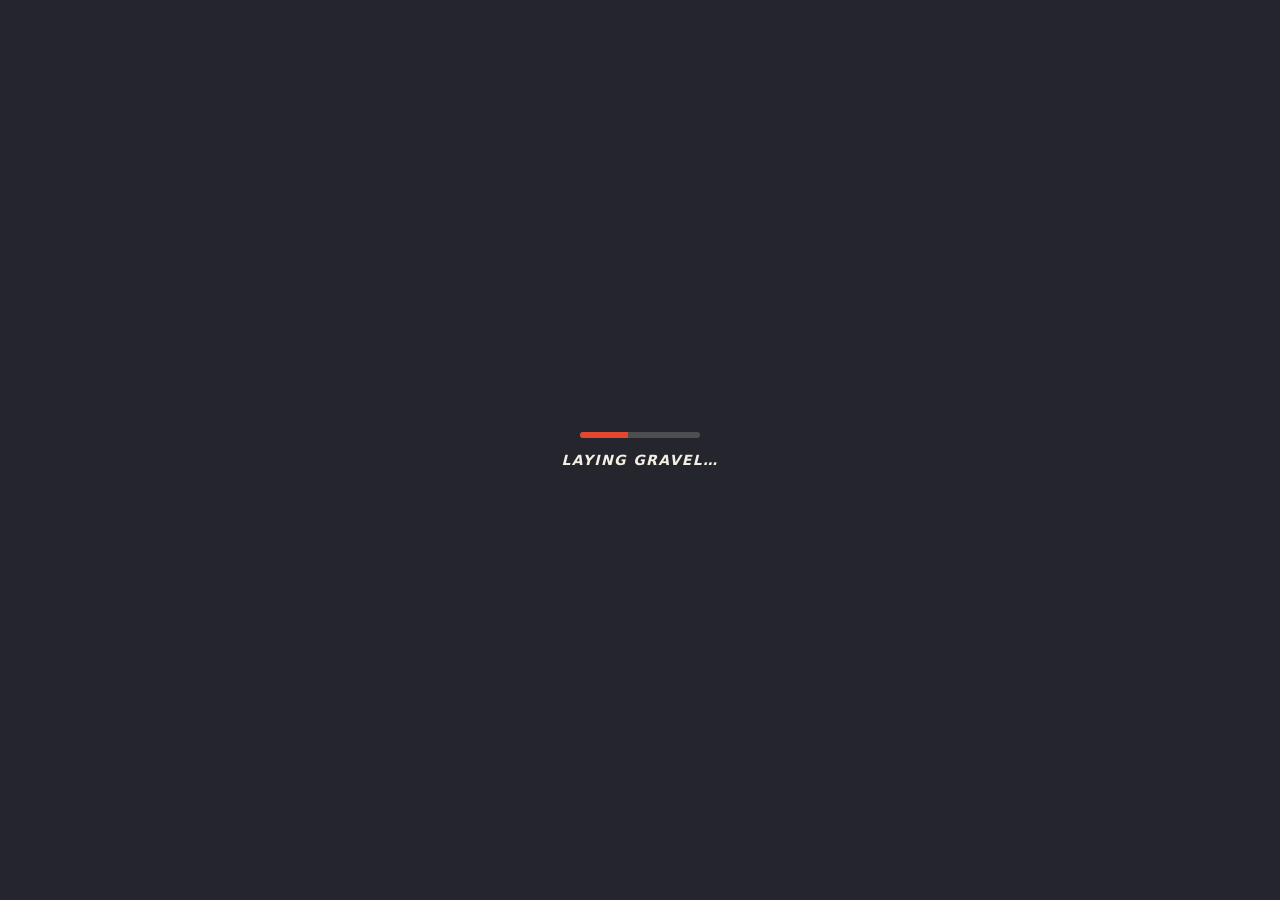
==== commit 13d93746: "Merge branch 'local/ghost' into claude/charming-heisenberg-teuo18" ====
--- a/index.html
+++ b/index.html
@@ -60,20 +60,10 @@
           <button class="seg-btn" data-mode="solo" role="radio">Solo<span class="seg-key kbd-only">1</span></button>
           <button class="seg-btn" data-mode="duel" role="radio">Duel <small>2P</small><span class="seg-key kbd-only">2</span></button>
         </div>
-        <div class="seg view-seg" role="tablist" aria-label="Menu view">
-          <button class="seg-btn view-btn" data-view="stages" role="tab">Stages</button>
-          <button class="seg-btn view-btn" data-view="garage" role="tab">Garage<span class="new-dot hidden" id="garageNew">NEW</span><span class="seg-key kbd-only">V</span></button>
-        </div>
+        <span class="mode-note" id="modeNote"></span>
       </div>
-      <div class="mode-note" id="modeNote"></div>
 
-      <section class="menu-sec garage-sec hidden" id="garageSec">
-        <div class="picker" id="pick0"></div>
-        <div class="picker p2-only" id="pick1"></div>
-        <div class="duel-note p2-only">Duel is party play: all four cars are open to both players.</div>
-      </section>
-
-      <section class="menu-sec stages-sec" id="stagesSec">
+      <section class="menu-sec">
         <div class="sec-head stage-head"><h2>Stage</h2><span class="sec-hint kbd-only">&larr; &rarr; stage &middot; &uarr; &darr; region</span></div>
         <div class="tabs" id="regionTabs" role="tablist" aria-label="Regions"></div>
         <div class="region-blurb" id="regionBlurb"></div>
@@ -93,7 +83,6 @@
         <span><kbd>Esc</kbd> pause</span>
         <span><kbd>T</kbd> start rally</span>
         <span><kbd>G</kbd> ghost</span>
-        <span><kbd>V</kbd> garage</span>
       </div>
       <div class="legend legend-duel">
         <span class="lg-p">P1</span>
@@ -112,7 +101,6 @@
         <span><kbd>Esc</kbd> pause</span>
         <span><kbd>M</kbd> mute</span>
         <span><kbd>T</kbd> rally</span>
-        <span><kbd>V</kbd> garage</span>
       </div>
       <div class="legend legend-touch">
         <span>&#9664; &#9654; steer on the left</span>
@@ -121,7 +109,14 @@
       </div>
       <!-- pinned to the bottom of the scrolling panel: paint + START are always reachable -->
       <div class="menu-foot">
-        <div class="foot-summary" id="footSummary"></div>
+        <section class="paint-sec">
+          <h2>Paint</h2>
+          <div class="paint-rows">
+            <div class="paint-row"><span class="pl-label">P1</span><div class="paints" id="paints"></div></div>
+            <div class="paint-row p2-only"><span class="pl-label">P2</span><div class="paints" id="paints2"></div></div>
+          </div>
+          <span class="sec-hint" id="paintName"></span>
+        </section>
         <div class="menu-actions">
           <button class="btn primary big" id="startBtn">START<span class="btn-key">Enter</span></button>
           <button class="btn ghost toggle" id="ghostBtn" aria-pressed="true" title="Race against your best run (G)">Ghost on</button>
@@ -151,7 +146,6 @@
       <div class="fin-time" id="finTime">0:00.000</div>
       <div class="fin-best" id="finBest"></div>
       <div class="fin-medal" id="finMedal"></div>
-      <div class="fin-unlock" id="finUnlock"></div>
       <table class="splits" id="finSplits"></table>
       <div class="panel-btns">
         <button class="btn primary" id="retryBtn">Retry<span class="btn-key">R</span></button>
--- a/style.css
+++ b/style.css
@@ -609,80 +609,3 @@
 .menu-actions .toggle[aria-pressed="false"] { opacity: .6; }
 .menu-actions .btn.ghost { white-space: nowrap; padding: 0 12px; font-size: 14px; }
 .menu-actions .big { flex: 1 1 auto; min-width: 0; padding: 0 16px; }
-
-/* ---------- garage round: views, car pickers, unlocks, opaque footer ---------- */
-.mode-row { display: flex; gap: 8px; align-items: center; flex-wrap: nowrap; }
-.mode-row .seg-btn { min-width: 0; padding: 0 13px; font-size: 15px; }
-.view-seg { margin-left: auto; }
-.new-dot, .new-tag {
-  display: inline-block; margin-left: 6px; padding: 1px 5px; border-radius: 3px; background: var(--accent); color: #fff8ea;
-  font-size: 9px; font-style: normal; font-weight: 900; letter-spacing: .1em; vertical-align: 2px;
-}
-.mode-note { font-size: 12px; font-weight: 700; font-style: italic; color: var(--muted); margin-top: -10px; }
-.mode-note:empty { display: none; }
-
-.garage-sec { display: flex; flex-direction: column; gap: 12px; }
-.picker { background: rgba(255,255,255,0.72); border-radius: 8px; padding: 12px 14px; box-shadow: inset 0 0 0 2px rgba(36,37,45,0.08); }
-.pk-head { display: flex; align-items: center; gap: 8px; }
-.pk-head .pl-label { display: none; }
-.menu.duel .pk-head .pl-label { display: inline-block; width: auto; }
-.pk-arrow {
-  width: 32px; height: 32px; border: 0; border-radius: 6px; background: var(--char); color: var(--cream); font-size: 12px; flex-shrink: 0;
-}
-.pk-arrow:hover { background: var(--accent); }
-.pk-name { flex: 1; text-align: center; min-width: 0; }
-.pk-name b { font-size: 24px; font-weight: 900; font-style: italic; text-transform: uppercase; letter-spacing: .01em; }
-.pk-count { font-size: 11px; font-weight: 800; color: var(--muted); }
-.pk-lock .lock { width: 16px; height: 16px; margin-left: 6px; vertical-align: -1px; }
-.lock rect { fill: currentColor; } .lock path { stroke: currentColor; }
-.pk-blurb { margin: 6px 0 8px; font-size: 13px; font-weight: 600; font-style: italic; color: var(--char-2); min-height: 2.6em; }
-.pk-stats { display: grid; grid-template-columns: 1fr 1fr; gap: 6px 16px; }
-.pk-stats .st { display: grid; grid-template-columns: 46px 1fr; align-items: center; gap: 8px; }
-.pk-stats i { font-size: 11px; font-weight: 900; font-style: normal; letter-spacing: .12em; text-transform: uppercase; color: var(--muted); }
-.pk-stats .bar { height: 7px; border-radius: 4px; background: rgba(36,37,45,0.12); overflow: hidden; }
-.pk-stats .bar b { display: block; height: 100%; border-radius: 4px; background: linear-gradient(90deg, var(--mustard), var(--accent)); }
-.picker.locked .pk-stats .bar b { background: #9a968c; }
-.picker.locked .pk-name b { color: var(--muted); }
-.pk-lockline { margin-top: 10px; padding: 6px 10px; border-radius: 5px; background: var(--char); color: var(--cream); font-size: 13px; font-weight: 800; font-style: italic; display: flex; align-items: center; gap: 6px; }
-.pk-lockline .lock { width: 14px; height: 14px; color: var(--mustard); }
-.pk-lockline span { opacity: .6; font-weight: 700; }
-.pk-paints { margin-top: 10px; display: flex; align-items: center; gap: 7px; }
-.pk-paints .swatch { width: 28px; height: 28px; }
-.pk-paint { margin-left: auto; font-size: 12px; font-weight: 800; font-style: italic; color: var(--muted); }
-.duel-note { font-size: 12px; font-weight: 700; font-style: italic; color: var(--char-2); }
-.menu.duel .picker { padding: 9px 12px; }
-.menu.duel .pk-blurb { display: none; }
-.menu.duel .pk-name b { font-size: 19px; }
-.best-car { margin-left: auto; font-size: 11px; font-weight: 800; letter-spacing: .04em; opacity: .75; }
-.fin-best .best-car { margin-left: 4px; padding: 1px 6px; border-radius: 3px; background: rgba(36,37,45,0.1); font-size: 12px; }
-
-/* footer: opaque cream with a soft top edge; content scrolls fully above it */
-.menu-foot { background: #f1ebdc; box-shadow: none; padding-top: 10px; }
-.menu-foot::before { content: ""; position: absolute; left: 0; right: 0; top: -22px; height: 22px; pointer-events: none; background: linear-gradient(180deg, rgba(241,235,220,0), #f1ebdc); }
-.menu-panel { scroll-padding-bottom: 150px; }
-.foot-summary { display: flex; align-items: center; gap: 12px; flex-wrap: wrap; font-size: 13px; font-weight: 800; font-style: italic; color: var(--char-2); min-height: 20px; }
-.fs-car { display: inline-flex; align-items: center; gap: 6px; text-transform: uppercase; letter-spacing: .03em; }
-.fs-car i { width: 12px; height: 12px; border-radius: 50%; box-shadow: 0 0 0 1.5px var(--char); }
-.fs-car em { font-style: normal; color: var(--accent); font-weight: 900; }
-.fs-stage { margin-left: auto; color: var(--muted); }
-.fs-block { margin-left: auto; display: inline-flex; align-items: center; gap: 5px; color: var(--accent); }
-.fs-block .lock { width: 13px; height: 13px; }
-.btn.primary:disabled { background: #b9b2a3; box-shadow: inset 0 -4px 0 #9a9383; cursor: not-allowed; }
-.btn:disabled .btn-key { opacity: .4; }
-
-/* unlock flourish on finish / rally panels */
-.fin-unlock:empty { display: none; }
-.unlock {
-  position: relative; overflow: hidden; margin: 12px 0 4px; padding: 10px 14px; border-radius: 6px; background: var(--char); color: var(--cream);
-  display: flex; align-items: baseline; gap: 10px; flex-wrap: wrap; animation: panelIn .5s cubic-bezier(.2,1.4,.4,1) .3s both;
-}
-.unlock::after { content: ""; position: absolute; inset: 0; background: linear-gradient(110deg, transparent 30%, rgba(242,182,50,0.45) 50%, transparent 70%) -300px 0 / 300px 100% no-repeat; animation: sweep 2.2s ease-in-out .8s infinite; }
-@keyframes sweep { to { background-position: 600px 0; } }
-.ul-k { font-size: 11px; font-weight: 900; letter-spacing: .18em; color: var(--mustard); }
-.unlock b { font-size: 22px; font-weight: 900; font-style: italic; text-transform: uppercase; }
-.ul-hint { font-size: 12px; font-style: italic; opacity: .7; margin-left: auto; }
-@media (max-width: 720px) {
-  .mode-row .seg-btn { padding: 0 9px; font-size: 13px; }
-  .pk-name b { font-size: 19px; }
-  .menu-foot, .menu-foot::before { --fc: #efe9da; }
-}
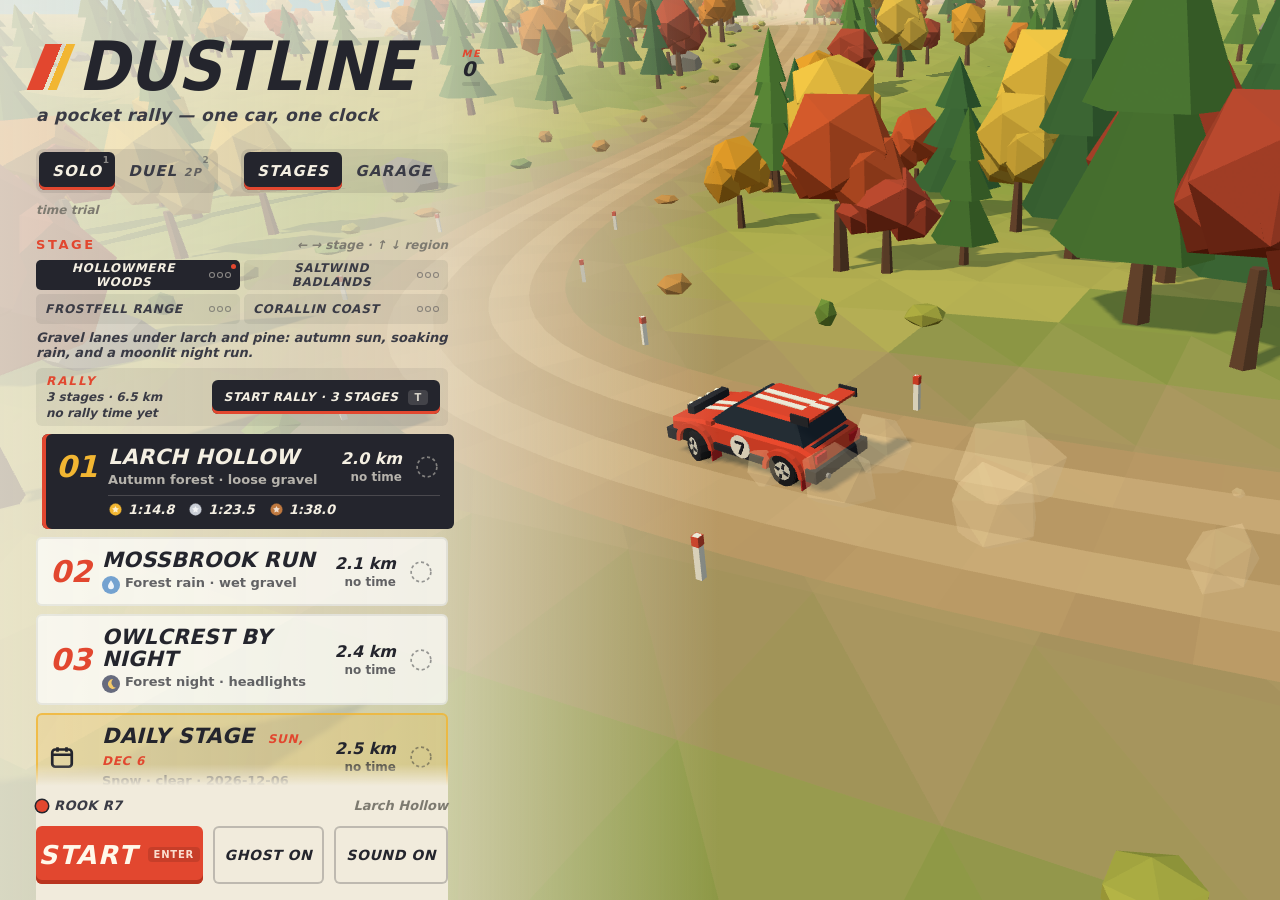
==== commit 7466a205: "Merge branch 'local/garage' into claude/charming-heisenberg-teuo18" ====
--- a/index.html
+++ b/index.html
@@ -60,10 +60,20 @@
           <button class="seg-btn" data-mode="solo" role="radio">Solo<span class="seg-key kbd-only">1</span></button>
           <button class="seg-btn" data-mode="duel" role="radio">Duel <small>2P</small><span class="seg-key kbd-only">2</span></button>
         </div>
-        <span class="mode-note" id="modeNote"></span>
+        <div class="seg view-seg" role="tablist" aria-label="Menu view">
+          <button class="seg-btn view-btn" data-view="stages" role="tab">Stages</button>
+          <button class="seg-btn view-btn" data-view="garage" role="tab">Garage<span class="new-dot hidden" id="garageNew">NEW</span><span class="seg-key kbd-only">V</span></button>
+        </div>
       </div>
+      <div class="mode-note" id="modeNote"></div>
 
-      <section class="menu-sec">
+      <section class="menu-sec garage-sec hidden" id="garageSec">
+        <div class="picker" id="pick0"></div>
+        <div class="picker p2-only" id="pick1"></div>
+        <div class="duel-note p2-only">Duel is party play: all four cars are open to both players.</div>
+      </section>
+
+      <section class="menu-sec stages-sec" id="stagesSec">
         <div class="sec-head stage-head"><h2>Stage</h2><span class="sec-hint kbd-only">&larr; &rarr; stage &middot; &uarr; &darr; region</span></div>
         <div class="tabs" id="regionTabs" role="tablist" aria-label="Regions"></div>
         <div class="region-blurb" id="regionBlurb"></div>
@@ -83,6 +93,7 @@
         <span><kbd>Esc</kbd> pause</span>
         <span><kbd>T</kbd> start rally</span>
         <span><kbd>G</kbd> ghost</span>
+        <span><kbd>V</kbd> garage</span>
       </div>
       <div class="legend legend-duel">
         <span class="lg-p">P1</span>
@@ -101,6 +112,7 @@
         <span><kbd>Esc</kbd> pause</span>
         <span><kbd>M</kbd> mute</span>
         <span><kbd>T</kbd> rally</span>
+        <span><kbd>V</kbd> garage</span>
       </div>
       <div class="legend legend-touch">
         <span>&#9664; &#9654; steer on the left</span>
@@ -109,14 +121,7 @@
       </div>
       <!-- pinned to the bottom of the scrolling panel: paint + START are always reachable -->
       <div class="menu-foot">
-        <section class="paint-sec">
-          <h2>Paint</h2>
-          <div class="paint-rows">
-            <div class="paint-row"><span class="pl-label">P1</span><div class="paints" id="paints"></div></div>
-            <div class="paint-row p2-only"><span class="pl-label">P2</span><div class="paints" id="paints2"></div></div>
-          </div>
-          <span class="sec-hint" id="paintName"></span>
-        </section>
+        <div class="foot-summary" id="footSummary"></div>
         <div class="menu-actions">
           <button class="btn primary big" id="startBtn">START<span class="btn-key">Enter</span></button>
           <button class="btn ghost toggle" id="ghostBtn" aria-pressed="true" title="Race against your best run (G)">Ghost on</button>
@@ -146,6 +151,7 @@
       <div class="fin-time" id="finTime">0:00.000</div>
       <div class="fin-best" id="finBest"></div>
       <div class="fin-medal" id="finMedal"></div>
+      <div class="fin-unlock" id="finUnlock"></div>
       <table class="splits" id="finSplits"></table>
       <div class="panel-btns">
         <button class="btn primary" id="retryBtn">Retry<span class="btn-key">R</span></button>
--- a/style.css
+++ b/style.css
@@ -394,7 +394,7 @@
 .noscript { position: fixed; inset: 0; display: flex; align-items: center; justify-content: center; color: var(--cream); }
 
 /* ---------- touch controls ---------- */
-.touch {
+#touch {
   position: fixed; left: 0; right: 0; bottom: 0; z-index: 7; pointer-events: none;
   display: flex; justify-content: space-between; align-items: flex-end;
   padding: 0 calc(var(--gut) + var(--safe-r)) calc(18px + var(--safe-b)) calc(var(--gut) + var(--safe-l));
@@ -609,3 +609,85 @@
 .menu-actions .toggle[aria-pressed="false"] { opacity: .6; }
 .menu-actions .btn.ghost { white-space: nowrap; padding: 0 12px; font-size: 14px; }
 .menu-actions .big { flex: 1 1 auto; min-width: 0; padding: 0 16px; }
+
+/* ---------- garage round: views, car pickers, unlocks, opaque footer ---------- */
+.mode-row { display: flex; gap: 8px; align-items: center; flex-wrap: nowrap; }
+.mode-row .seg-btn { min-width: 0; padding: 0 13px; font-size: 15px; }
+.view-seg { margin-left: auto; }
+.new-dot, .new-tag {
+  display: inline-block; margin-left: 6px; padding: 1px 5px; border-radius: 3px; background: var(--accent); color: #fff8ea;
+  font-size: 9px; font-style: normal; font-weight: 900; letter-spacing: .1em; vertical-align: 2px;
+}
+.mode-note { font-size: 12px; font-weight: 700; font-style: italic; color: var(--muted); margin-top: -10px; }
+.mode-note:empty { display: none; }
+
+.garage-sec { display: flex; flex-direction: column; gap: 12px; }
+.picker { background: rgba(255,255,255,0.72); border-radius: 8px; padding: 12px 14px; box-shadow: inset 0 0 0 2px rgba(36,37,45,0.08); }
+.pk-head { display: flex; align-items: center; gap: 8px; }
+.pk-head .pl-label { display: none; }
+.menu.duel .pk-head .pl-label { display: inline-block; width: auto; }
+.pk-arrow {
+  width: 32px; height: 32px; border: 0; border-radius: 6px; background: var(--char); color: var(--cream); font-size: 12px; flex-shrink: 0;
+}
+.pk-arrow:hover { background: var(--accent); }
+.pk-name { flex: 1; text-align: center; min-width: 0; }
+.pk-name b { font-size: 24px; font-weight: 900; font-style: italic; text-transform: uppercase; letter-spacing: .01em; }
+.pk-count { font-size: 11px; font-weight: 800; color: var(--muted); }
+.pk-lock .lock { width: 16px; height: 16px; margin-left: 6px; vertical-align: -1px; }
+.lock rect { fill: currentColor; } .lock path { stroke: currentColor; }
+.pk-blurb { margin: 6px 0 8px; font-size: 13px; font-weight: 600; font-style: italic; color: var(--char-2); min-height: 2.6em; }
+.pk-stats { display: grid; grid-template-columns: 1fr 1fr; gap: 6px 16px; }
+.pk-stats .st { display: grid; grid-template-columns: 46px 1fr; align-items: center; gap: 8px; }
+.pk-stats i { font-size: 11px; font-weight: 900; font-style: normal; letter-spacing: .12em; text-transform: uppercase; color: var(--muted); }
+.pk-stats .bar { height: 7px; border-radius: 4px; background: rgba(36,37,45,0.12); overflow: hidden; }
+.pk-stats .bar b { display: block; height: 100%; border-radius: 4px; background: linear-gradient(90deg, var(--mustard), var(--accent)); }
+.picker.locked .pk-stats .bar b { background: #9a968c; }
+.picker.locked .pk-name b { color: var(--muted); }
+.pk-lockline { margin-top: 10px; padding: 6px 10px; border-radius: 5px; background: var(--char); color: var(--cream); font-size: 13px; font-weight: 800; font-style: italic; display: flex; align-items: center; gap: 6px; }
+.pk-lockline .lock { width: 14px; height: 14px; color: var(--mustard); }
+.pk-lockline span { opacity: .6; font-weight: 700; }
+.pk-paints { margin-top: 10px; display: flex; align-items: center; gap: 7px; }
+.pk-paints .swatch { width: 28px; height: 28px; }
+.pk-paint { margin-left: auto; font-size: 12px; font-weight: 800; font-style: italic; color: var(--muted); }
+.duel-note { font-size: 12px; font-weight: 700; font-style: italic; color: var(--char-2); }
+.menu.duel .picker { padding: 9px 12px; }
+.menu.duel .pk-blurb { display: none; }
+.menu.duel .pk-name b { font-size: 19px; }
+.best-car { margin-left: auto; font-size: 11px; font-weight: 800; letter-spacing: .04em; opacity: .75; }
+.fin-best .best-car { margin-left: 4px; padding: 1px 6px; border-radius: 3px; background: rgba(36,37,45,0.1); font-size: 12px; }
+
+/* footer: opaque cream with a soft top edge; content scrolls fully above it */
+.menu-foot { background: #f1ebdc; box-shadow: none; padding-top: 10px; }
+.menu-foot::before { content: ""; position: absolute; left: 0; right: 0; top: -22px; height: 22px; pointer-events: none; background: linear-gradient(180deg, rgba(241,235,220,0), #f1ebdc); }
+.menu-panel { scroll-padding-bottom: 150px; }
+.foot-summary { display: flex; align-items: center; gap: 12px; flex-wrap: wrap; font-size: 13px; font-weight: 800; font-style: italic; color: var(--char-2); min-height: 20px; }
+.fs-car { display: inline-flex; align-items: center; gap: 6px; text-transform: uppercase; letter-spacing: .03em; }
+.fs-car i { width: 12px; height: 12px; border-radius: 50%; box-shadow: 0 0 0 1.5px var(--char); }
+.fs-car em { font-style: normal; color: var(--accent); font-weight: 900; }
+.fs-stage { margin-left: auto; color: var(--muted); }
+.fs-block { margin-left: auto; display: inline-flex; align-items: center; gap: 5px; color: var(--accent); }
+.fs-block .lock { width: 13px; height: 13px; }
+.btn.primary:disabled { background: #b9b2a3; box-shadow: inset 0 -4px 0 #9a9383; cursor: not-allowed; }
+.btn:disabled .btn-key { opacity: .4; }
+
+/* unlock flourish on finish / rally panels */
+.fin-unlock:empty { display: none; }
+.unlock {
+  position: relative; overflow: hidden; margin: 12px 0 4px; padding: 10px 14px; border-radius: 6px; background: var(--char); color: var(--cream);
+  display: flex; align-items: baseline; gap: 10px; flex-wrap: wrap; animation: panelIn .5s cubic-bezier(.2,1.4,.4,1) .3s both;
+}
+.unlock::after { content: ""; position: absolute; inset: 0; background: linear-gradient(110deg, transparent 30%, rgba(242,182,50,0.45) 50%, transparent 70%) -300px 0 / 300px 100% no-repeat; animation: sweep 2.2s ease-in-out .8s infinite; }
+@keyframes sweep { to { background-position: 600px 0; } }
+.ul-k { font-size: 11px; font-weight: 900; letter-spacing: .18em; color: var(--mustard); }
+.unlock b { font-size: 22px; font-weight: 900; font-style: italic; text-transform: uppercase; }
+.ul-hint { font-size: 12px; font-style: italic; opacity: .7; margin-left: auto; }
+@media (max-width: 720px) {
+  .mode-row .seg-btn { padding: 0 9px; font-size: 13px; }
+  .pk-name b { font-size: 19px; }
+  .menu-foot, .menu-foot::before { --fc: #efe9da; }
+}
+.menu.duel .picker.p2-only { display: block; }
+.menu.duel .duel-note.p2-only { display: block; }
+.mode-row .seg-btn { white-space: nowrap; }
+.view-btn .new-dot { margin-left: 4px; }
+.view-btn .seg-key { display: none; }
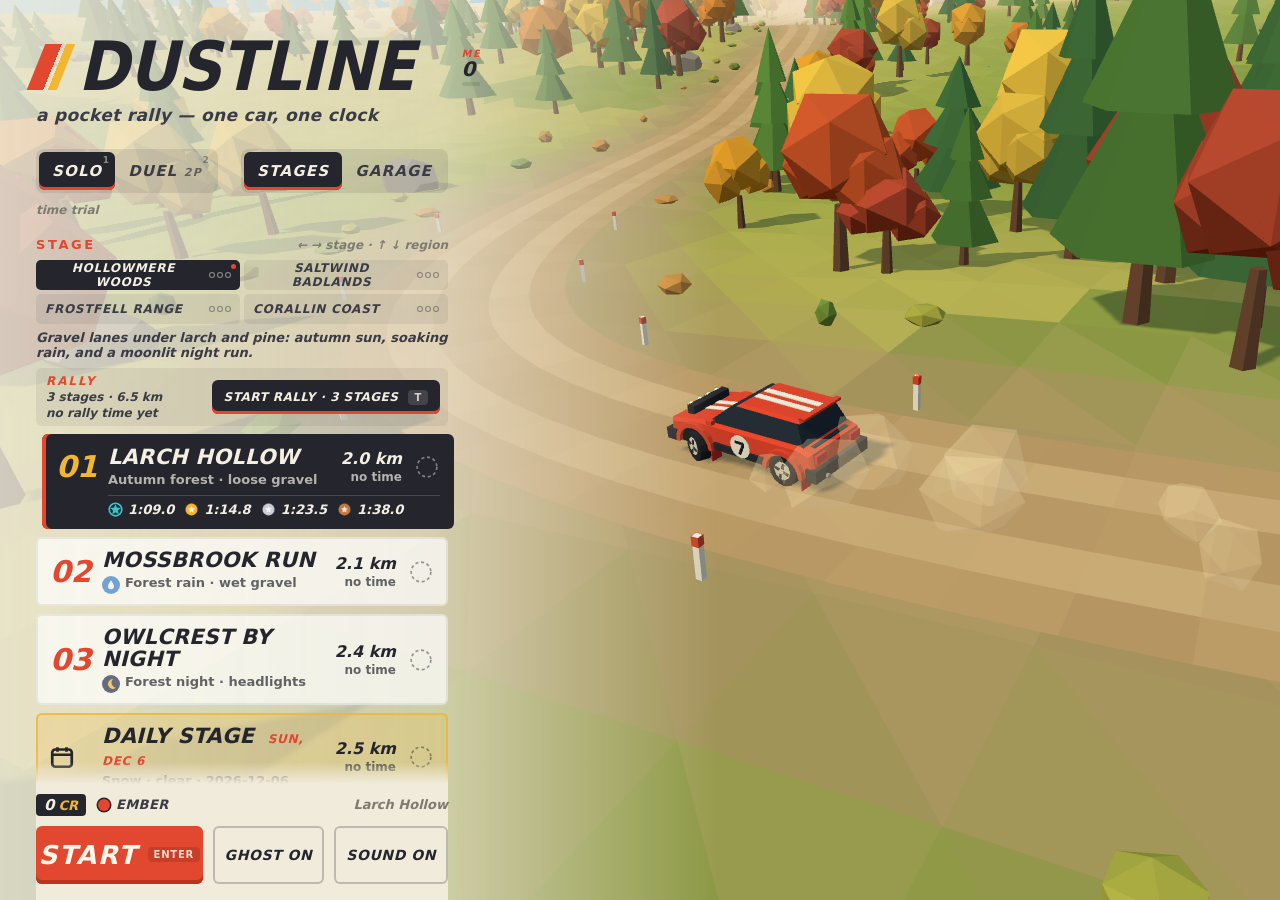
==== commit 665e5e67: "WIP: upgrade garage for one car, credits economy, Ace medal Co-Authored-By: Claude Fable 5.2 <norepl" ====
--- a/index.html
+++ b/index.html
@@ -62,16 +62,13 @@
         </div>
         <div class="seg view-seg" role="tablist" aria-label="Menu view">
           <button class="seg-btn view-btn" data-view="stages" role="tab">Stages</button>
-          <button class="seg-btn view-btn" data-view="garage" role="tab">Garage<span class="new-dot hidden" id="garageNew">NEW</span><span class="seg-key kbd-only">V</span></button>
+          <button class="seg-btn view-btn" data-view="garage" role="tab">Garage<span class="new-dot dot hidden" id="garageNew" title="Something affordable"></span><span class="seg-key kbd-only">V</span></button>
         </div>
       </div>
       <div class="mode-note" id="modeNote"></div>
 
-      <section class="menu-sec garage-sec hidden" id="garageSec">
-        <div class="picker" id="pick0"></div>
-        <div class="picker p2-only" id="pick1"></div>
-        <div class="duel-note p2-only">Duel is party play: all four cars are open to both players.</div>
-      </section>
+      <!-- garage: tune and style the Rook (rendered by garage.js) -->
+      <section class="menu-sec garage-sec hidden" id="garageSec"></section>
 
       <section class="menu-sec stages-sec" id="stagesSec">
         <div class="sec-head stage-head"><h2>Stage</h2><span class="sec-hint kbd-only">&larr; &rarr; stage &middot; &uarr; &darr; region</span></div>
@@ -151,7 +148,7 @@
       <div class="fin-time" id="finTime">0:00.000</div>
       <div class="fin-best" id="finBest"></div>
       <div class="fin-medal" id="finMedal"></div>
-      <div class="fin-unlock" id="finUnlock"></div>
+      <div class="fin-earn" id="finEarn"></div>
       <table class="splits" id="finSplits"></table>
       <div class="panel-btns">
         <button class="btn primary" id="retryBtn">Retry<span class="btn-key">R</span></button>
--- a/style.css
+++ b/style.css
@@ -691,3 +691,114 @@
 .mode-row .seg-btn { white-space: nowrap; }
 .view-btn .new-dot { margin-left: 4px; }
 .view-btn .seg-key { display: none; }
+
+/* ---------- round 8: Ace medal, credits, garage (tune / style) ---------- */
+:root { --ace: #39c5cf; }
+.medal.ace { --mc: var(--ace); }
+.medal.ace .ring { fill: none; stroke: var(--ace); stroke-width: 2.2; }
+.medal.ace .star { fill: var(--ace); stroke: rgba(20,60,70,0.45); stroke-width: .6; }
+.medal-big.ace { --mc: var(--ace); }
+.pip.ace { background: var(--ace); opacity: 1; box-shadow: 0 0 0 1px rgba(36,37,45,0.35); }
+.trophy.ace .medal svg path, .medal.trophy-ico.ace svg path { fill: var(--ace); }
+.card-targets { gap: 10px; flex-wrap: wrap; }
+
+.new-dot.dot { width: 8px; height: 8px; padding: 0; border-radius: 50%; margin-left: 6px; vertical-align: 1px; box-shadow: 0 0 0 2px rgba(226,71,47,0.25); animation: pulse 1s ease-in-out infinite alternate; }
+
+/* footer credits */
+.fs-cr { display: inline-flex; align-items: baseline; gap: 4px; padding: 2px 8px; border-radius: 4px; background: var(--char); color: var(--mustard); font-style: italic; }
+.fs-cr b { font-size: 15px; color: var(--cream); }
+
+/* earnings on finish / rally panels */
+.fin-earn:empty { display: none; }
+.earn { margin: 12px 0 2px; padding: 10px 12px; border-radius: 6px; background: rgba(36,37,45,0.07); animation: panelIn .45s cubic-bezier(.2,1.4,.4,1) .2s both; }
+.earn-h { display: flex; align-items: baseline; justify-content: space-between; gap: 10px; }
+.earn-t { font-family: var(--num); font-size: 26px; font-weight: 900; font-style: italic; color: var(--accent); }
+.earn-bal { font-size: 12px; font-weight: 800; font-style: italic; color: var(--muted); }
+.earn-lines { display: grid; grid-template-columns: 1fr 1fr; gap: 2px 18px; margin-top: 4px; font-size: 13px; }
+.earn-lines span { display: flex; justify-content: space-between; gap: 8px; }
+.earn-lines i { font-style: normal; font-weight: 700; color: var(--char-2); }
+.earn-lines b { font-weight: 900; font-variant-numeric: tabular-nums; }
+.earn-hint { margin-top: 8px; padding: 6px 10px; border-radius: 4px; background: var(--char); color: var(--cream); font-size: 13px; font-weight: 700; font-style: italic; }
+.earn-hint b { color: var(--mustard); }
+
+/* garage */
+.garage-sec { display: flex; flex-direction: column; gap: 10px; }
+.g-top { display: flex; align-items: center; justify-content: space-between; gap: 10px; }
+.g-credits { display: inline-flex; align-items: baseline; gap: 6px; padding: 4px 12px; border-radius: 6px; background: var(--char); color: var(--mustard); transform: skewX(-8deg); }
+.g-credits b { font-family: var(--num); font-size: 26px; font-weight: 900; font-style: italic; color: var(--cream); }
+.g-credits span { font-size: 12px; font-weight: 900; letter-spacing: .12em; }
+.g-credits.pop { animation: crPop .5s ease; }
+@keyframes crPop { 30% { transform: skewX(-8deg) scale(1.12); } }
+.g-tabs .seg-btn { min-width: 76px; }
+.g-stats { display: grid; grid-template-columns: 1fr 1fr; gap: 5px 16px; padding: 8px 10px; border-radius: 6px; background: rgba(255,255,255,0.6); }
+.gs { display: grid; grid-template-columns: 70px 1fr; align-items: center; gap: 8px; }
+.gs i { font-size: 10px; font-weight: 900; font-style: normal; letter-spacing: .12em; text-transform: uppercase; color: var(--muted); }
+.gs .bar { position: relative; height: 7px; border-radius: 4px; background: rgba(36,37,45,0.12); overflow: hidden; }
+.gs .bar b { position: absolute; left: 0; top: 0; bottom: 0; border-radius: 4px; background: linear-gradient(90deg, var(--mustard), var(--accent)); transition: width .25s ease; }
+.gs .bar s { position: absolute; top: 0; bottom: 0; text-decoration: none; animation: ghostSeg 1s ease-in-out infinite alternate; }
+.gs .bar s.up { background: repeating-linear-gradient(135deg, rgba(47,158,91,0.95) 0 4px, rgba(47,158,91,0.55) 4px 8px); }
+.gs .bar s.down { background: rgba(226,71,47,0.35); }
+@keyframes ghostSeg { from { opacity: .55; } to { opacity: 1; } }
+.g-list { display: flex; flex-direction: column; gap: 6px; }
+.g-row { border-radius: 7px; background: rgba(255,255,255,0.72); box-shadow: inset 0 0 0 2px rgba(36,37,45,0.06); outline: none; }
+.g-row.focus { box-shadow: inset 0 0 0 2px var(--accent); }
+.g-row.tune { display: grid; grid-template-columns: 120px 1fr auto; align-items: center; gap: 4px 12px; padding: 9px 12px; }
+.g-row.tune:hover { background: #fff; }
+.g-name b { display: block; font-size: 17px; font-weight: 900; font-style: italic; text-transform: uppercase; }
+.g-name .pips { display: inline-flex; gap: 4px; margin-top: 4px; }
+.g-name .pips i { width: 16px; height: 6px; border-radius: 2px; background: rgba(36,37,45,0.15); transform: skewX(-20deg); }
+.g-name .pips i.on { background: var(--accent); }
+.g-next { font-size: 12px; font-weight: 600; font-style: italic; color: var(--char-2); line-height: 1.3; min-width: 0; }
+.g-next b { font-style: normal; font-weight: 900; color: var(--char); text-transform: uppercase; letter-spacing: .03em; }
+.g-buy { display: flex; flex-direction: column; align-items: flex-end; gap: 4px; }
+.g-cost { font-size: 13px; font-weight: 900; font-style: italic; font-variant-numeric: tabular-nums; }
+.g-why { font-size: 11px; font-weight: 800; font-style: italic; color: var(--accent); max-width: 130px; text-align: right; }
+.g-owned { font-size: 11px; font-weight: 900; letter-spacing: .12em; text-transform: uppercase; color: var(--good); }
+.g-btn { min-height: 30px; padding: 0 14px; font-size: 13px; background: var(--char); color: var(--cream); box-shadow: inset 0 -3px 0 var(--accent); }
+.g-btn:hover { background: var(--accent); }
+.g-btn.off { background: #bdb6a6; color: #f4efe2; box-shadow: none; cursor: not-allowed; }
+.g-btn.armed, .g-chip.armed { background: var(--mustard); color: var(--char); box-shadow: inset 0 -3px 0 #c7901b; animation: pulse .5s ease-in-out infinite alternate; }
+.g-row.bought, .g-chip.bought { animation: bought .8s cubic-bezier(.2,1.5,.4,1); }
+@keyframes bought { 0% { transform: scale(1); box-shadow: 0 0 0 0 rgba(242,182,50,0.9); } 30% { transform: scale(1.04); } 100% { transform: scale(1); box-shadow: 0 0 0 14px rgba(242,182,50,0); } }
+.denied { animation: denied .35s ease; }
+@keyframes denied { 25% { transform: translateX(-5px); } 75% { transform: translateX(5px); } }
+.g-row.style { display: grid; grid-template-columns: 72px 1fr; align-items: center; gap: 8px; padding: 7px 10px; }
+.g-slot { font-size: 11px; font-weight: 900; letter-spacing: .12em; text-transform: uppercase; color: var(--muted); }
+.g-chips { display: flex; flex-wrap: wrap; gap: 5px; }
+.g-chip {
+  display: inline-flex; flex-direction: column; align-items: flex-start; justify-content: center; min-height: 34px; padding: 3px 9px;
+  border: 0; border-radius: 5px; background: rgba(36,37,45,0.07); text-align: left; position: relative;
+}
+.g-chip:hover, .g-chip.kfocus { background: rgba(36,37,45,0.16); }
+.g-chip.kfocus { box-shadow: inset 0 0 0 2px var(--accent); }
+.g-chip .c-l { font-size: 12px; font-weight: 900; font-style: italic; text-transform: uppercase; line-height: 1.1; }
+.g-chip .c-s { font-size: 10px; font-weight: 800; color: var(--muted); line-height: 1.1; }
+.g-chip.eq { background: var(--char); color: var(--cream); }
+.g-chip.eq .c-s { color: var(--mustard); }
+.g-chip.locked { opacity: .55; }
+.g-chip.locked .c-s { color: var(--accent); }
+.g-chip.buyable .c-s { color: var(--char); }
+.lockdot { display: inline-block; width: 6px; height: 6px; margin-right: 4px; border-radius: 1px; background: var(--accent); }
+/* colour swatches: compact round chips, name + price in the tooltip */
+.g-chip.sw { width: 30px; min-height: 30px; height: 30px; padding: 0; align-items: center; border-radius: 50%; background: transparent; }
+.g-chip.sw .c-l, .g-chip.sw .c-s { display: none; }
+.sw-dot { width: 26px; height: 26px; border-radius: 50%; box-shadow: inset 0 -3px 0 rgba(0,0,0,0.18), 0 0 0 1.5px rgba(36,37,45,0.18); }
+.g-chip.sw.eq { background: transparent; box-shadow: 0 0 0 2px var(--cream), 0 0 0 4px var(--char); }
+.g-chip.sw.kfocus { box-shadow: 0 0 0 2px var(--cream), 0 0 0 4px var(--accent); }
+.g-chip.sw:not(.own)::after { content: ""; position: absolute; right: -2px; bottom: -2px; width: 11px; height: 11px; border-radius: 50%; background: var(--char) center / 7px no-repeat; box-shadow: 0 0 0 1.5px var(--cream);
+  background-image: url("data:image/svg+xml,%3Csvg xmlns='http://www.w3.org/2000/svg' viewBox='0 0 8 8'%3E%3Ccircle cx='4' cy='4' r='2.4' fill='%23f2b632'/%3E%3C/svg%3E"); }
+.g-chip.sw.locked::after { background-image: url("data:image/svg+xml,%3Csvg xmlns='http://www.w3.org/2000/svg' viewBox='0 0 8 8'%3E%3Crect x='1.5' y='3.5' width='5' height='3.5' fill='%23e2472f'/%3E%3C/svg%3E"); }
+.g-hint { font-size: 11px; font-weight: 700; font-style: italic; color: var(--muted); }
+.g-p2 { padding: 9px 12px; border-radius: 7px; background: rgba(255,255,255,0.72); display: flex; flex-direction: column; gap: 6px; }
+.g-p2h { font-size: 12px; font-weight: 700; font-style: italic; color: var(--char-2); }
+.g-p2h b { color: var(--accent); font-style: normal; font-weight: 900; margin-right: 4px; }
+.menu.garage-view .menu-panel { scroll-padding-bottom: 170px; }
+@media (max-width: 720px) {
+  .g-row.tune { grid-template-columns: 1fr auto; }
+  .g-row.tune .g-next { grid-column: 1 / -1; grid-row: 2; }
+  .g-row.tune .g-buy { grid-column: 2; grid-row: 1; flex-direction: row; align-items: center; }
+  .g-stats { gap: 4px 12px; }
+  .gs { grid-template-columns: 62px 1fr; }
+  .earn-lines { grid-template-columns: 1fr; }
+}
+.g-name em { display: block; margin-top: 2px; font-size: 10px; font-weight: 800; font-style: italic; letter-spacing: .04em; color: var(--muted); text-transform: uppercase; }
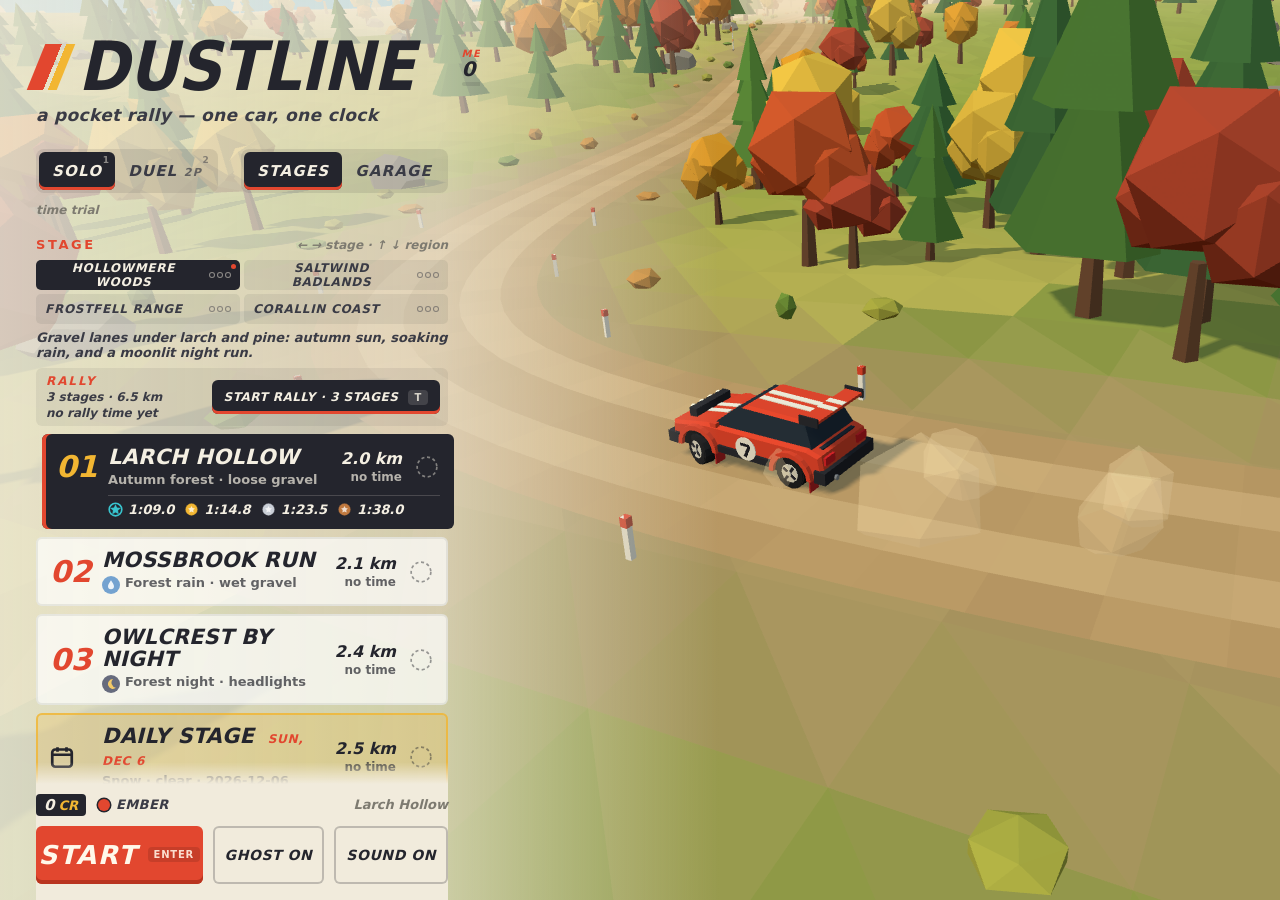
==== commit c760a317: "WIP: checkpoint gates on every stage; off-road and penalty work in progress Co-Authored-By: Claude F" ====
--- a/index.html
+++ b/index.html
@@ -147,6 +147,7 @@
       <div class="panel-kicker" id="finStage">Stage complete</div>
       <div class="fin-time" id="finTime">0:00.000</div>
       <div class="fin-best" id="finBest"></div>
+      <div class="fin-pen" id="finPen"></div>
       <div class="fin-medal" id="finMedal"></div>
       <div class="fin-earn" id="finEarn"></div>
       <table class="splits" id="finSplits"></table>
--- a/style.css
+++ b/style.css
@@ -802,3 +802,37 @@
   .earn-lines { grid-template-columns: 1fr; }
 }
 .g-name em { display: block; margin-top: 2px; font-size: 10px; font-weight: 800; font-style: italic; letter-spacing: .04em; color: var(--muted); text-transform: uppercase; }
+
+/* ---------- round 9: gates, penalties, rough ---------- */
+.hud-pens { display: flex; align-items: center; gap: 6px; flex-wrap: wrap; margin-top: 6px; }
+.hud-penflash, .hud-pen, .hud-gates {
+  display: none; padding: 3px 10px; border-radius: 3px; transform: skewX(-8deg);
+  font-weight: 900; font-style: italic; font-size: 14px; font-variant-numeric: tabular-nums; white-space: nowrap;
+}
+.hud-penflash { background: #d2321c; color: #fff8ea; font-size: 17px; letter-spacing: .04em; box-shadow: 0 4px 14px rgba(210,50,28,0.45); }
+.hud-penflash.pop { animation: penPop .45s cubic-bezier(.2,1.6,.4,1); }
+@keyframes penPop { from { transform: skewX(-8deg) scale(1.5); opacity: 0; } to { transform: skewX(-8deg) scale(1); opacity: 1; } }
+.hud-pen { background: rgba(160,32,20,0.88); color: #ffd9d1; font-size: 12px; letter-spacing: .1em; }
+.hud-gates { background: var(--char-soft); color: var(--cream); font-size: 13px; }
+.hud-gates b { font-size: 10px; letter-spacing: .14em; color: var(--cream-2); margin-right: 3px; }
+.hud-gates .miss { color: #ff7a63; margin-left: 4px; }
+.hud-penflash.show, .hud-pen.show, .hud-gates.show { display: inline-block; }
+.hud-rough {
+  position: absolute; right: calc(var(--gut) + var(--safe-r) + 8px); bottom: calc(132px + var(--safe-b)); display: none;
+  padding: 4px 12px; border-radius: 3px; transform: skewX(-10deg); background: #7a4a1f; color: #ffe9c9; box-shadow: inset 0 -3px 0 #5a3412;
+  font-weight: 900; font-style: italic; font-size: 14px; letter-spacing: .14em; animation: roughJig .18s steps(2) infinite;
+}
+.hud-rough.show { display: block; }
+@keyframes roughJig { 50% { transform: skewX(-10deg) translateY(1px); } }
+body.touch .hud-rough { top: calc(170px + var(--safe-t)); bottom: auto; }
+body.duel .hud-rough { bottom: 104px; right: 20px; font-size: 12px; }
+.notice.hint { background: var(--char); color: var(--mustard); white-space: normal; max-width: 86%; text-align: center; font-size: 20px; top: 38%; }
+.fin-pen:empty { display: none; }
+.pen-line { margin: 8px 0 2px; font-weight: 800; font-style: italic; font-size: 15px; color: var(--bad); }
+.pen-line.clean { color: inherit; }
+.clean-badge { display: inline-block; padding: 3px 10px; border-radius: 3px; transform: skewX(-10deg); background: var(--good); color: #f1fff4; font-weight: 900; font-style: italic; font-size: 13px; letter-spacing: .14em; }
+.clean-badge.sm { font-size: 10px; padding: 2px 7px; }
+.pen-cell { color: var(--bad); font-weight: 900; font-style: italic; }
+/* results panels hide the HUD timer block behind them */
+.hud-tl { transition: opacity .25s ease; }
+body.results .hud-tl, body.results .hud-rough { opacity: 0; }
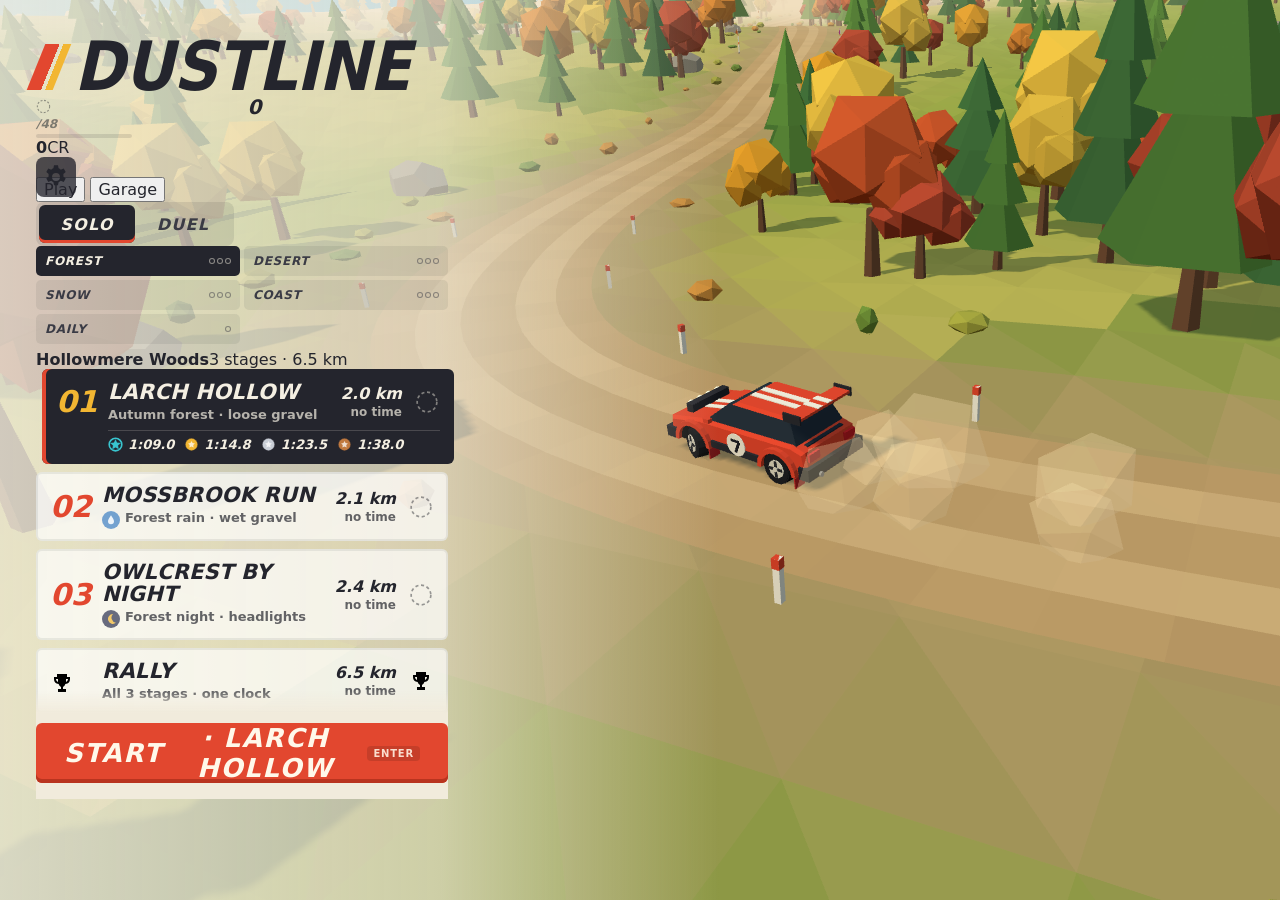
==== commit 26cee109: "WIP: menu simplification in progress Co-Authored-By: Claude Fable 5.2 <noreply@anthropic.com> Claude" ====
--- a/index.html
+++ b/index.html
@@ -47,96 +47,56 @@
   <!-- ===== Menu ===== -->
   <div id="menu" class="menu hidden">
     <div class="menu-panel">
-      <header class="brand">
-        <div class="brand-row">
-          <div class="logo"><span class="logo-slash"></span><span class="logo-word">DUSTLINE</span></div>
-          <div class="points" id="points" title="Medal points: bronze 1, silver 2, gold 3"></div>
-        </div>
-        <div class="tagline">a pocket rally &mdash; one car, one clock</div>
+      <!-- top bar: logo, medal points, credits (the only place in the menu), settings -->
+      <header class="topbar">
+        <div class="logo"><span class="logo-slash"></span><span class="logo-word">DUSTLINE</span></div>
+        <div class="points" id="points" title="Medal points: bronze 1, silver 2, gold 3, ace 4 per stage (the Daily Stage does not count)"></div>
+        <div class="cr-chip" id="credits" title="Credits: earned by finishing solo stages, spent in the Garage"></div>
+        <button class="icon-btn gear-btn" id="gearBtn" aria-label="Settings" title="Settings"><svg viewBox="0 0 24 24" aria-hidden="true"><path d="M10.3 2h3.4l.5 2.6a7.6 7.6 0 0 1 1.9 1.1l2.5-.9 1.7 2.9-2 1.7a7.7 7.7 0 0 1 0 2.2l2 1.7-1.7 2.9-2.5-.9a7.6 7.6 0 0 1-1.9 1.1l-.5 2.6h-3.4l-.5-2.6a7.6 7.6 0 0 1-1.9-1.1l-2.5.9-1.7-2.9 2-1.7a7.7 7.7 0 0 1 0-2.2l-2-1.7 1.7-2.9 2.5.9a7.6 7.6 0 0 1 1.9-1.1zM12 8.6a3.4 3.4 0 1 0 0 6.8 3.4 3.4 0 0 0 0-6.8z" fill="currentColor" fill-rule="evenodd"/></svg></button>
       </header>
 
-      <div class="mode-row">
-        <div class="seg" role="radiogroup" aria-label="Mode">
-          <button class="seg-btn" data-mode="solo" role="radio">Solo<span class="seg-key kbd-only">1</span></button>
-          <button class="seg-btn" data-mode="duel" role="radio">Duel <small>2P</small><span class="seg-key kbd-only">2</span></button>
+      <!-- the sheet: everything below the top bar (a bottom sheet on phones, so the car stays visible) -->
+      <div class="menu-body" id="menuBody">
+        <div class="nav-row">
+          <div class="ptabs" role="tablist" aria-label="Menu view">
+            <button class="ptab view-btn" data-view="play" role="tab">Play</button>
+            <button class="ptab view-btn" data-view="garage" role="tab">Garage<span class="new-dot dot hidden" id="garageNew" title="Something affordable"></span></button>
+          </div>
+          <div class="seg mode-seg" id="modeSeg" role="radiogroup" aria-label="Mode">
+            <button class="seg-btn" data-mode="solo" role="radio">Solo</button>
+            <button class="seg-btn" data-mode="duel" role="radio">Duel</button>
+          </div>
         </div>
-        <div class="seg view-seg" role="tablist" aria-label="Menu view">
-          <button class="seg-btn view-btn" data-view="stages" role="tab">Stages</button>
-          <button class="seg-btn view-btn" data-view="garage" role="tab">Garage<span class="new-dot dot hidden" id="garageNew" title="Something affordable"></span><span class="seg-key kbd-only">V</span></button>
+        <div class="mode-note" id="modeNote"></div>
+
+        <!-- garage: tune and style the Rook (rendered by garage.js) -->
+        <section class="menu-sec garage-sec hidden" id="garageSec"></section>
+
+        <section class="menu-sec stages-sec" id="stagesSec">
+          <div class="tabs" id="regionTabs" role="tablist" aria-label="Regions"></div>
+          <div class="list-head" id="listHead"></div>
+          <div class="cards" id="cards"></div>
+        </section>
+
+        <!-- pinned to the bottom of the scrolling sheet: START names what it starts -->
+        <div class="menu-foot">
+          <button class="btn primary big start-btn" id="startBtn">Start</button>
         </div>
       </div>
-      <div class="mode-note" id="modeNote"></div>
-
-      <!-- garage: tune and style the Rook (rendered by garage.js) -->
-      <section class="menu-sec garage-sec hidden" id="garageSec"></section>
-
-      <section class="menu-sec stages-sec" id="stagesSec">
-        <div class="sec-head stage-head"><h2>Stage</h2><span class="sec-hint kbd-only">&larr; &rarr; stage &middot; &uarr; &darr; region</span></div>
-        <div class="tabs" id="regionTabs" role="tablist" aria-label="Regions"></div>
-        <div class="region-blurb" id="regionBlurb"></div>
-        <div class="rally-strip" id="rallyStrip"></div>
-        <div class="cards" id="cards"></div>
-        <div class="daily-slot" id="dailySlot"></div>
-      </section>
-
-      <div class="legend legend-keys">
-        <span><kbd>&uarr;</kbd>/<kbd>W</kbd> gas</span>
-        <span><kbd>&darr;</kbd>/<kbd>S</kbd> brake</span>
-        <span><kbd>&larr;</kbd><kbd>&rarr;</kbd> steer</span>
-        <span><kbd>Space</kbd> handbrake</span>
-        <span><kbd>R</kbd> reset</span>
-        <span><kbd>C</kbd> camera</span>
-        <span><kbd>M</kbd> mute</span>
-        <span><kbd>Esc</kbd> pause</span>
-        <span><kbd>T</kbd> start rally</span>
-        <span><kbd>G</kbd> ghost</span>
-        <span><kbd>V</kbd> garage</span>
-      </div>
-      <div class="legend legend-duel">
-        <span class="lg-p">P1</span>
-        <span><kbd>W</kbd><kbd>A</kbd><kbd>S</kbd><kbd>D</kbd> drive</span>
-        <span><kbd>L-Shift</kbd> hand</span>
-        <span><kbd>R</kbd> reset</span>
-        <span><kbd>C</kbd> cam</span>
-        <span class="lg-br"></span>
-        <span class="lg-p">P2</span>
-        <span><kbd>&uarr;</kbd><kbd>&larr;</kbd><kbd>&darr;</kbd><kbd>&rarr;</kbd> drive</span>
-        <span><kbd>R-Shift</kbd>/<kbd>Enter</kbd> hand</span>
-        <span><kbd>/</kbd> reset</span>
-        <span><kbd>.</kbd> cam</span>
-        <span class="lg-br"></span>
-        <span>Pads: 1st &rarr; P1, 2nd &rarr; P2</span>
-        <span><kbd>Esc</kbd> pause</span>
-        <span><kbd>M</kbd> mute</span>
-        <span><kbd>T</kbd> rally</span>
-        <span><kbd>V</kbd> garage</span>
-      </div>
-      <div class="legend legend-touch">
-        <span>&#9664; &#9654; steer on the left</span>
-        <span>GAS / BRAKE on the right</span>
-        <span>HAND for hairpins</span>
-      </div>
-      <!-- pinned to the bottom of the scrolling panel: paint + START are always reachable -->
-      <div class="menu-foot">
-        <div class="foot-summary" id="footSummary"></div>
-        <div class="menu-actions">
-          <button class="btn primary big" id="startBtn">START<span class="btn-key">Enter</span></button>
-          <button class="btn ghost toggle" id="ghostBtn" aria-pressed="true" title="Race against your best run (G)">Ghost on</button>
-          <button class="btn ghost" id="muteBtn" aria-pressed="false">Sound on</button>
-        </div>
-      </div>
+      <div class="notice alt menu-toast" id="menuToast"></div>
     </div>
   </div>
 
   <!-- ===== Pause ===== -->
   <div id="pause" class="overlay hidden">
     <div class="panel small">
-      <div class="panel-kicker">Paused</div>
+      <div class="panel-kicker" id="pauseKicker">Paused</div>
       <div class="panel-title" id="pauseStage">Stage</div>
       <div class="panel-btns col">
         <button class="btn primary" id="resumeBtn">Resume<span class="btn-key">Esc</span></button>
-        <button class="btn" id="restartBtn">Restart stage</button>
-        <button class="btn ghost" id="pMenuBtn">Menu</button>
+        <button class="btn" id="restartBtn">Restart</button>
+        <button class="btn" id="pSettingsBtn">Settings</button>
+        <button class="btn ghost" id="pMenuBtn">Quit to menu</button>
       </div>
     </div>
   </div>
@@ -144,17 +104,17 @@
   <!-- ===== Finish ===== -->
   <div id="finish" class="overlay hidden">
     <div class="panel">
-      <div class="panel-kicker" id="finStage">Stage complete</div>
+      <div class="panel-kicker" id="finStage">Stage</div>
       <div class="fin-time" id="finTime">0:00.000</div>
       <div class="fin-best" id="finBest"></div>
       <div class="fin-pen" id="finPen"></div>
       <div class="fin-medal" id="finMedal"></div>
       <div class="fin-earn" id="finEarn"></div>
       <table class="splits" id="finSplits"></table>
-      <div class="panel-btns">
-        <button class="btn primary" id="retryBtn">Retry<span class="btn-key">R</span></button>
-        <button class="btn" id="nextBtn">Next stage<span class="btn-key">N</span></button>
-        <button class="btn ghost" id="fMenuBtn">Menu<span class="btn-key">Enter</span></button>
+      <div class="panel-btns res-btns">
+        <button class="btn primary" id="retryBtn">Retry<span class="btn-key">Enter</span></button>
+        <button class="btn" id="nextBtn">Next<span class="btn-key">N</span></button>
+        <button class="btn ghost wide" id="fMenuBtn">Menu<span class="btn-key">Esc</span></button>
       </div>
     </div>
   </div>
@@ -166,10 +126,10 @@
       <div class="winner" id="dfWinner"></div>
       <div class="df-gap" id="dfGap"></div>
       <table class="splits duel-splits" id="dfTable"></table>
-      <div class="panel-btns">
-        <button class="btn primary" id="dfRematch">Rematch<span class="btn-key">R</span></button>
-        <button class="btn" id="dfNext">Next stage<span class="btn-key">N</span></button>
-        <button class="btn ghost" id="dfMenu">Menu<span class="btn-key">Enter</span></button>
+      <div class="panel-btns res-btns">
+        <button class="btn primary" id="dfRematch">Rematch<span class="btn-key">Enter</span></button>
+        <button class="btn" id="dfNext">Next<span class="btn-key">N</span></button>
+        <button class="btn ghost wide" id="dfMenu">Menu<span class="btn-key">Esc</span></button>
       </div>
     </div>
   </div>
@@ -177,6 +137,15 @@
   <!-- ===== Rally interstitial / results (content rendered by hud.js) ===== -->
   <div id="rally" class="overlay hidden">
     <div class="panel rally-panel" id="rallyBody"></div>
+  </div>
+
+  <!-- ===== Settings (gear, Esc in PLAY, pad Y, Pause > Settings) ===== -->
+  <div id="settings" class="overlay hidden">
+    <div class="panel small settings-panel" role="dialog" aria-modal="true" aria-labelledby="setTitle">
+      <div class="set-head"><div class="panel-title" id="setTitle">Settings</div><button class="x-btn" data-act="close" aria-label="Close settings">&times;</button></div>
+      <div class="set-rows" id="setRows"></div>
+      <div class="set-foot"><button class="btn primary set-done" data-act="close" data-nav data-row="done">Done<span class="btn-key">Esc</span></button></div>
+    </div>
   </div>
 
   <div id="loading" class="loading"><div class="loading-bar"></div><span>Laying gravel&hellip;</span></div>
--- a/style.css
+++ b/style.css
@@ -836,3 +836,8 @@
 /* results panels hide the HUD timer block behind them */
 .hud-tl { transition: opacity .25s ease; }
 body.results .hud-tl, body.results .hud-rough { opacity: 0; }
+.hud-tl .hud-time { width: max-content; }
+.hud-rough { bottom: calc(158px + var(--safe-b)); }
+body.duel .hud-rough { bottom: 118px; }
+.notice.hint { top: 66%; font-size: 18px; }
+body.duel .notice.hint { font-size: 14px; max-width: 92%; letter-spacing: .04em; }
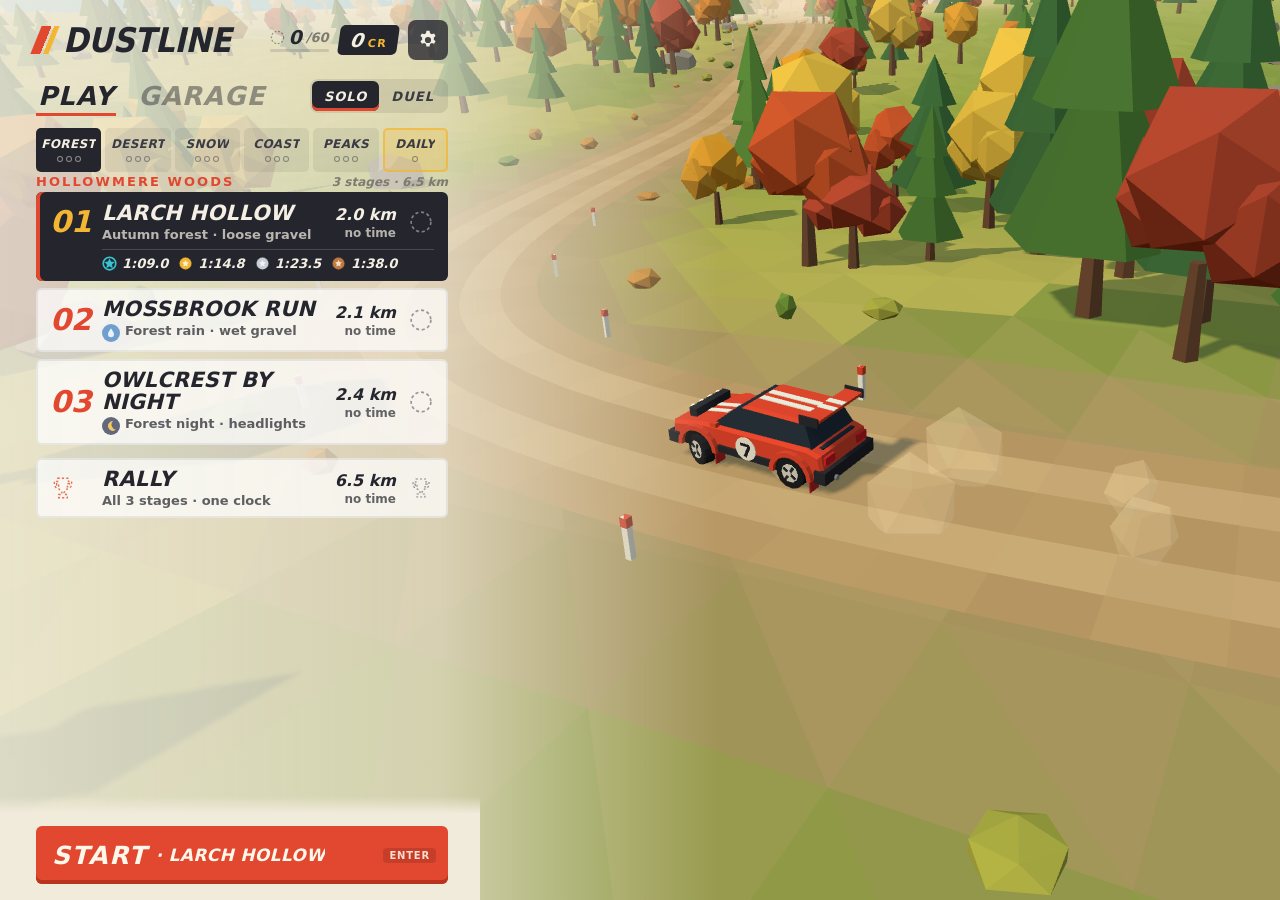
==== commit d53cc330: "Add a platform layer with web and CrazyGames SDK v3 adapters src/platform/index.js is the only porta" ====
--- a/index.html
+++ b/index.html
@@ -153,6 +153,6 @@
   <noscript><p class="noscript">Dustline needs JavaScript and WebGL.</p></noscript>
 
   <script type="importmap">{"imports":{"three":"./vendor/three.module.js"}}</script>
-  <script type="module" src="./src/main.js"></script>
+  <script type="module" src="./src/boot.js"></script>
 </body>
 </html>
--- a/style.css
+++ b/style.css
@@ -174,6 +174,10 @@
 .notice.show { opacity: 1; }
 .notice.alt { background: var(--mustard); color: var(--char); }
 .notice.splash { background: #2b7fa8; color: #eef8ff; }
+/* jump call-out (centre notice slot; the penalty chip lives under the timer, OFF ROAD by the speed plate) */
+.notice.jump { background: var(--char); color: var(--mustard); box-shadow: inset 0 -4px 0 var(--accent); letter-spacing: .12em; }
+.notice.jump.big { font-size: 34px; color: #fff3c4; box-shadow: inset 0 -5px 0 var(--accent), 0 0 24px rgba(242,182,50,0.55); }
+body.duel .notice.jump.big { font-size: 24px; }
 
 /* ---------- split-screen duel ---------- */
 .pane-msg {
@@ -201,132 +205,6 @@
 body.duel .pause-btn { right: auto; left: 50%; top: 12px; transform: translateX(-50%); z-index: 2; }
 body.duel.stacked .pause-btn { top: 50%; transform: translate(-50%, -50%); }
 body.duel .countdown { top: 50%; }
-
-/* ---------- menu ---------- */
-.menu {
-  position: fixed; inset: 0; z-index: 10; display: flex; align-items: stretch;
-  background: linear-gradient(90deg, rgba(244,239,226,0.82) 0, rgba(244,239,226,0.62) 440px, rgba(244,239,226,0) 720px);
-}
-.menu-panel {
-  width: min(480px, 100%); padding: calc(36px + var(--safe-t)) 32px calc(24px + var(--safe-b)) calc(36px + var(--safe-l));
-  display: flex; flex-direction: column; gap: 20px; overflow-y: auto; overscroll-behavior: contain;
-  padding-bottom: 0; scrollbar-width: thin; scrollbar-color: rgba(36,37,45,0.3) transparent;
-}
-.menu-panel > * { flex-shrink: 0; }
-/* paint + START + mute stay pinned to the bottom of the scrolling panel */
-.menu-foot {
-  position: sticky; bottom: 0; z-index: 2; margin-top: auto;
-  padding: 16px 0 calc(16px + var(--safe-b));
-  background: linear-gradient(180deg, rgba(240,234,220,0), rgba(240,234,220,0.95) 18px);
-  display: flex; flex-direction: column; gap: 10px;
-}
-.paint-sec { display: flex; align-items: center; gap: 10px; flex-wrap: wrap; }
-.paint-sec h2 { margin: 0; font-size: 13px; font-weight: 900; letter-spacing: .2em; text-transform: uppercase; color: var(--accent); }
-.paint-sec .sec-hint { margin-left: auto; }
-.paint-sec .swatch { width: 30px; height: 30px; }
-.paint-sec .paints { gap: 7px; }
-.tabs { display: flex; gap: 4px; flex-wrap: wrap; margin-bottom: 6px; }
-.tab {
-  position: relative; height: 30px; padding: 0 12px; border: 0; border-radius: 5px;
-  background: rgba(36,37,45,0.08); color: var(--char-2);
-  font-weight: 900; font-style: italic; font-size: 13px; letter-spacing: .06em; text-transform: uppercase;
-}
-.tab:hover { background: rgba(36,37,45,0.16); }
-.tab.sel { background: var(--char); color: var(--cream); }
-.tab.has-sel::after { content: ""; position: absolute; top: 4px; right: 4px; width: 5px; height: 5px; border-radius: 50%; background: var(--accent); }
-.tab:focus-visible { outline: 3px solid var(--mustard); outline-offset: 1px; }
-.region-blurb { font-size: 13px; font-weight: 600; font-style: italic; color: var(--char-2); margin: 0 0 8px; min-height: 1em; }
-.region-blurb:empty { display: none; }
-.daily-slot { margin-top: 8px; }
-.card.daily { background: rgba(242,182,50,0.22); box-shadow: inset 0 0 0 2px rgba(242,182,50,0.8); }
-.card.daily:hover { background: rgba(242,182,50,0.35); }
-.card.daily.sel { background: var(--char); box-shadow: inset 4px 0 0 var(--mustard), inset 0 0 0 2px var(--mustard); }
-.card.daily .card-num { color: var(--char); display: flex; align-items: center; }
-.card.daily.sel .card-num { color: var(--mustard); }
-.card-name em { font-size: 12px; font-weight: 800; letter-spacing: .06em; margin-left: 6px; color: var(--accent); }
-.card.daily.sel .card-name em { color: var(--mustard); }
-.ico { width: 12px; height: 12px; display: block; }
-.ico.cal { width: 24px; height: 24px; }
-.cond {
-  display: inline-flex; align-items: center; justify-content: center; width: 18px; height: 18px; margin-right: 5px;
-  border-radius: 50%; vertical-align: -4px;
-}
-.cond.n { background: #2a3150; color: var(--mustard); }
-.cond.r { background: #3d7fc4; color: #eaf3ff; }
-.st-cond .cond { width: 16px; height: 16px; margin: 0 0 0 6px; vertical-align: -3px; transform: skewX(12deg); }
-.brand { margin-bottom: 4px; }
-.logo { display: flex; align-items: center; gap: 12px; }
-.logo-slash { width: 30px; height: 46px; background: linear-gradient(90deg, var(--accent) 0 55%, transparent 55% 70%, var(--mustard) 70%); transform: skewX(-22deg); }
-.logo-word {
-  font-weight: 900; font-style: italic; font-size: 68px; line-height: .9; letter-spacing: -0.01em; color: var(--char);
-  transform: scaleX(.9); transform-origin: left center; display: inline-block;
-}
-.tagline { margin-top: 8px; font-weight: 700; font-style: italic; font-size: 17px; color: var(--char-2); letter-spacing: .02em; }
-.sec-head { display: flex; align-items: baseline; justify-content: space-between; margin-bottom: 8px; }
-.sec-head h2 { margin: 0; font-size: 13px; font-weight: 900; letter-spacing: .2em; text-transform: uppercase; color: var(--accent); }
-.sec-hint { font-size: 12px; font-weight: 700; color: var(--muted); font-style: italic; }
-.cards { display: flex; flex-direction: column; gap: 8px; }
-.card {
-  position: relative; display: grid; grid-template-columns: 40px 1fr auto; align-items: center; gap: 4px 12px;
-  width: 100%; padding: 12px 14px; border: 0; border-radius: 6px; text-align: left;
-  background: rgba(255,255,255,0.7); box-shadow: inset 0 0 0 2px rgba(36,37,45,0.08);
-  transition: background .15s ease, transform .12s ease, box-shadow .15s ease;
-}
-.card:hover { background: #fff; }
-.card.sel { background: var(--char); color: var(--cream); box-shadow: inset 4px 0 0 var(--accent); transform: translateX(6px); }
-.card-num { grid-row: span 2; font-weight: 900; font-style: italic; font-size: 30px; color: var(--accent); line-height: 1; }
-.card.sel .card-num { color: var(--mustard); }
-.card-name { font-weight: 900; font-style: italic; font-size: 21px; line-height: 1.05; text-transform: uppercase; letter-spacing: .01em; }
-.card-tag { grid-column: 2; font-size: 13px; font-weight: 600; opacity: .7; }
-.card-meta { grid-column: 3; grid-row: 1 / span 2; text-align: right; display: flex; flex-direction: column; gap: 2px; font-variant-numeric: tabular-nums; }
-.card-meta b { font-weight: 900; font-style: italic; font-size: 16px; }
-.card-meta span { font-size: 12px; font-weight: 700; opacity: .7; }
-.card-meta .has-best { color: var(--accent); opacity: 1; }
-.card.sel .card-meta .has-best { color: var(--mustard); }
-.paints { display: flex; gap: 10px; flex-wrap: wrap; }
-.swatch {
-  width: 42px; height: 42px; border-radius: 50%; border: 0; padding: 0; position: relative;
-  box-shadow: inset 0 -4px 0 rgba(0,0,0,0.18), 0 0 0 2px rgba(36,37,45,0.12);
-  transition: transform .12s ease, box-shadow .12s ease;
-}
-.swatch:hover { transform: scale(1.06); }
-.swatch.sel { box-shadow: inset 0 -4px 0 rgba(0,0,0,0.18), 0 0 0 3px var(--cream), 0 0 0 6px var(--char); }
-.menu-actions { display: flex; gap: 10px; align-items: stretch; }
-.menu-actions .big { flex: 1; }
-.legend { display: flex; flex-wrap: wrap; gap: 6px 14px; font-size: 13px; font-weight: 700; color: var(--char-2); font-style: italic; }
-.legend-touch, .legend-duel { display: none; }
-.menu.duel .legend-keys { display: none; }
-.menu.duel .legend-duel { display: flex; }
-.legend .lg-p { font-weight: 900; color: var(--accent); letter-spacing: .08em; }
-.legend .lg-br { flex-basis: 100%; height: 0; }
-.mode-row { display: flex; align-items: center; gap: 12px; flex-wrap: wrap; }
-.seg { display: inline-flex; padding: 3px; border-radius: 8px; background: rgba(36,37,45,0.1); }
-.seg-btn {
-  position: relative; min-width: 96px; height: 38px; padding: 0 16px; border: 0; border-radius: 6px; background: transparent;
-  font-weight: 900; font-style: italic; font-size: 16px; letter-spacing: .08em; text-transform: uppercase; color: var(--char-2);
-}
-.seg-btn small { font-size: 11px; opacity: .7; }
-.seg-btn.sel { background: var(--char); color: var(--cream); box-shadow: inset 0 -3px 0 var(--accent); }
-.seg-btn:disabled { opacity: .4; cursor: not-allowed; }
-.seg-btn:focus-visible { outline: 3px solid var(--mustard); outline-offset: 2px; }
-.seg-key { position: absolute; top: 3px; right: 5px; font-size: 9px; font-style: normal; opacity: .5; }
-.mode-note { font-size: 13px; font-weight: 700; font-style: italic; color: var(--muted); }
-.paint-row { display: flex; align-items: center; gap: 10px; }
-.paint-row + .paint-row { margin-top: 8px; }
-.pl-label { display: none; width: 28px; font-weight: 900; font-style: italic; font-size: 16px; color: var(--char-2); }
-.menu.duel .pl-label { display: inline-block; }
-.p2-only { display: none; }
-.menu.duel .p2-only { display: flex; }
-.menu.duel .menu-panel { gap: 13px; padding-top: calc(28px + var(--safe-t)); }
-.menu.duel .tagline { display: none; }
-.menu.duel .card { padding-top: 8px; padding-bottom: 8px; }
-.menu.duel .legend { font-size: 12px; gap: 4px 10px; }
-.menu.duel .menu-actions .big { min-height: 52px; }
-.menu.duel .swatch { width: 34px; height: 34px; }
-.menu.duel .paints { gap: 8px; }
-body.touch .legend-keys, body.touch .btn-key, body.touch .kbd-only { display: none; }
-body.touch .legend-touch { display: flex; }
-
 /* ---------- overlays / panels ---------- */
 .overlay {
   position: fixed; inset: 0; z-index: 12; display: flex; align-items: center; justify-content: center;
@@ -392,7 +270,6 @@
 .loading-bar::after { content: ""; position: absolute; inset: 0; width: 40%; background: var(--accent); animation: slide 0.9s ease-in-out infinite alternate; }
 @keyframes slide { from { transform: translateX(-20%); } to { transform: translateX(170%); } }
 .noscript { position: fixed; inset: 0; display: flex; align-items: center; justify-content: center; color: var(--cream); }
-
 /* ---------- touch controls ---------- */
 #touch {
   position: fixed; left: 0; right: 0; bottom: 0; z-index: 7; pointer-events: none;
@@ -419,45 +296,6 @@
 body.touch .speed span { font-size: 44px; }
 body.touch .hud-br { padding: 4px 12px 8px 14px; }
 body.touch .rpm { width: 90px; }
-
-/* ---------- narrow / portrait ---------- */
-@media (max-width: 720px) {
-  .menu {
-    /* the stage list fills a phone, so keep text legible: the attract preview shows through softly */
-    background: linear-gradient(180deg, rgba(244,239,226,0.8) 0, rgba(244,239,226,0.84) 140px, rgba(244,239,226,0.9) 100%);
-  }
-  .menu-panel { width: 100%; padding: calc(22px + var(--safe-t)) var(--gut) 0; gap: 14px; }
-  .brand { margin-bottom: auto; }
-  .logo-word { font-size: 54px; }
-  .logo-slash { width: 24px; height: 38px; }
-  .tagline { font-size: 15px; }
-  .card { padding: 9px 12px; grid-template-columns: 30px 1fr auto; }
-  .card.sel { transform: none; }
-  .card-num { font-size: 24px; }
-  .card-name { font-size: 18px; }
-  .card-tag { font-size: 12px; }
-  .swatch { width: 38px; height: 38px; }
-  .btn.big { min-height: 54px; font-size: 22px; }
-  .hud-tl { left: calc(var(--gut) + var(--safe-l)); top: calc(30px + var(--safe-t)); }
-  .hud-time { font-size: 32px; }
-  .hud-stage { font-size: 11px; }
-  .hud-split { font-size: 16px; }
-  .hud-progress { left: calc(var(--gut) + var(--safe-l)); right: calc(var(--gut) + var(--safe-r) + 52px); width: auto; transform: none; top: calc(14px + var(--safe-t)); }
-  .prog { height: 6px; }
-  .pause-btn { top: calc(8px + var(--safe-t)); width: 36px; height: 36px; }
-  .hud-br { right: calc(var(--gut) + var(--safe-r)); }
-  body.touch .hud-br { top: calc(52px + var(--safe-t)); }
-  .speed span { font-size: 54px; }
-  .fin-time { font-size: 54px; }
-  .panel { padding: 22px 18px 18px; }
-  .notice { font-size: 20px; }
-}
-@media (max-height: 520px) and (min-width: 721px) {
-  .menu-panel { padding-top: 18px; gap: 12px; }
-  .logo-word { font-size: 48px; }
-  .card { padding: 7px 12px; }
-}
-
 /* ---------- medals, points, rallies ---------- */
 :root { --gold: #f2b632; --silver: #c9ced6; --bronze: #c0793f; }
 .medal { display: inline-flex; width: 24px; height: 24px; vertical-align: middle; flex-shrink: 0; }
@@ -469,16 +307,6 @@
 .medal.none path { fill: none; }
 .medal.sm { width: 15px; height: 15px; }
 .trophy .medal svg path, .medal.trophy-ico svg path { fill: var(--mc); }
-
-.brand-row { display: flex; align-items: flex-end; justify-content: space-between; gap: 10px; flex-wrap: wrap; margin-top: 8px; }
-.brand-row .tagline { margin-top: 0; }
-.points { display: grid; grid-template-columns: auto auto auto; align-items: baseline; gap: 0 5px; font-style: italic; }
-.pt-lbl { font-size: 10px; font-weight: 900; letter-spacing: .14em; text-transform: uppercase; color: var(--accent); }
-.points b { font-size: 20px; font-weight: 900; line-height: 1; }
-.pt-max { font-size: 12px; font-weight: 800; color: var(--muted); }
-.pt-bar { grid-column: 1 / -1; height: 4px; margin-top: 3px; border-radius: 2px; background: rgba(36,37,45,0.12); overflow: hidden; }
-.pt-bar i { display: block; height: 100%; background: linear-gradient(90deg, var(--bronze), var(--gold)); border-radius: 2px; }
-
 .tab { display: inline-flex; align-items: center; gap: 7px; }
 .pips { display: inline-flex; gap: 2px; }
 .pip { width: 6px; height: 6px; border-radius: 50%; box-shadow: inset 0 0 0 1px currentColor; opacity: .5; }
@@ -490,25 +318,6 @@
 .card.sel .medal.none { color: var(--cream); }
 .card-targets { grid-column: 2 / -1; display: flex; gap: 14px; margin-top: 4px; padding-top: 6px; border-top: 1px solid rgba(244,239,226,0.18); font-size: 13px; font-weight: 800; font-style: italic; font-variant-numeric: tabular-nums; }
 .tgt { display: inline-flex; align-items: center; gap: 5px; }
-
-.rally-strip { display: flex; align-items: center; justify-content: space-between; gap: 10px; margin: 0 0 8px; padding: 8px 10px; border-radius: 6px; background: rgba(36,37,45,0.07); }
-.rs-info { display: flex; flex-direction: column; gap: 1px; font-size: 12px; font-weight: 700; font-style: italic; color: var(--char-2); }
-.rs-info b { font-size: 12px; font-weight: 900; letter-spacing: .16em; text-transform: uppercase; color: var(--accent); }
-.rs-best { display: inline-flex; align-items: center; gap: 5px; }
-.rally-btn { min-height: 36px; padding: 0 12px; font-size: 13px; background: var(--char); color: var(--cream); box-shadow: inset 0 -3px 0 var(--accent); }
-.rally-btn:hover { background: var(--char-2); }
-.rally-btn .btn-key { background: rgba(244,239,226,0.18); }
-
-/* HUD: next medal target + rally progress under the timer */
-.hud-sub { display: flex; flex-direction: column; align-items: flex-start; gap: 5px; margin-top: 6px; }
-.hud-target, .hud-rally {
-  display: none; align-items: center; gap: 6px; padding: 3px 10px; border-radius: 3px; transform: skewX(-8deg);
-  background: var(--char-soft); font-style: italic; font-weight: 800; font-size: 15px; font-variant-numeric: tabular-nums;
-}
-.hud-target.show, .hud-rally.show { display: inline-flex; }
-.hud-target b, .hud-rally b { font-size: 11px; letter-spacing: .14em; font-weight: 900; color: var(--cream-2); }
-.hud-rally b { color: var(--mustard); }
-
 /* finish: earned medal with a CSS-only flourish */
 .fin-medal { margin-top: 12px; display: flex; align-items: center; gap: 14px; flex-wrap: wrap; }
 .fin-medal:empty { display: none; }
@@ -549,49 +358,6 @@
 .rally-table td:not(:first-child) { white-space: nowrap; }
 .rally-table td .medal { margin-left: 4px; vertical-align: -2px; }
 .rally-table tr.tot td { font-weight: 900; border-top: 2px solid rgba(36,37,45,0.35); }
-
-/* duel menu: both paint rows side by side so they fit above the pinned START bar */
-.menu.duel .paint-rows { display: flex; gap: 14px; flex-wrap: wrap; }
-.menu.duel .paint-rows .paint-row + .paint-row { margin-top: 0; }
-.menu.duel .swatch { width: 26px; height: 26px; }
-.menu.duel .paints { gap: 5px; }
-.menu.duel .pl-label { width: auto; font-size: 14px; }
-@media (max-height: 760px) and (min-width: 721px) {
-  .menu-panel { gap: 14px; padding-top: 24px; }
-  .logo-word { font-size: 56px; }
-}
-@media (max-width: 720px) { .card { grid-template-columns: 30px 1fr auto 24px; } .card-targets { gap: 10px; font-size: 12px; } }
-
-/* compact header + tabs (medals round) */
-.brand-row { margin-top: 0; align-items: center; }
-.points { margin-left: auto; }
-.tabs { display: grid; grid-template-columns: 1fr 1fr; gap: 4px; }
-.tab { justify-content: space-between; font-size: 12px; padding: 0 9px; }
-.rally-strip { padding: 6px 8px 6px 10px; }
-.rs-info { flex-direction: row; flex-wrap: wrap; align-items: baseline; gap: 2px 8px; }
-.menu.duel .paint-rows { gap: 12px; }
-.menu.duel .paint-sec .swatch { width: 24px; height: 24px; }
-.menu.duel .paint-sec .paints { gap: 4px; }
-.menu.duel .paint-sec .sec-hint { display: none; }
-@media (max-height: 800px) and (min-width: 721px) {
-  .tagline, .stage-head { display: none; }
-  .logo-word { font-size: 50px; }
-  .logo-slash { width: 24px; height: 36px; }
-  .menu-panel { gap: 12px; padding-top: 20px; }
-}
-@media (max-width: 720px) {
-  .logo-word { font-size: 44px; }
-  .logo-slash { width: 20px; height: 32px; }
-  .tab { font-size: 11px; padding: 0 7px; }
-}
-.brand-row { flex-wrap: nowrap; }
-.points { grid-template-columns: auto auto; gap: 0 4px; justify-items: start; flex-shrink: 0; }
-.pt-lbl { grid-column: 1 / -1; }
-.pt-bar { width: 96px; }
-.rally-btn { white-space: nowrap; font-size: 12px; min-height: 34px; flex-shrink: 0; }
-.rs-info { min-width: 0; }
-.menu-foot { background: linear-gradient(180deg, rgba(240,234,220,0), rgba(240,234,220,0.97) 10px); box-shadow: 0 -8px 12px -10px rgba(36,37,45,0.25); }
-@media (max-width: 720px) { .tab { min-height: 30px; height: auto; padding: 3px 7px; text-align: left; line-height: 1.1; } }
 #rallyBody .duel-splits td:not(:first-child) { color: var(--char); font-size: 18px; font-weight: 900; font-style: italic; }
 #rallyBody .duel-splits td.win { color: var(--good); }
 #rallyBody .duel-splits tr.hd td { font-size: 12px; font-style: normal; color: var(--muted); }
@@ -604,94 +370,6 @@
 .hud-ghost.show { display: inline-flex; }
 .hud-ghost b { font-size: 11px; letter-spacing: .14em; color: #b9c7e6; }
 .hud-ghost .d-good { color: #63e08e; } .hud-ghost .d-bad { color: #ff7a63; } .hud-ghost .d-none { color: var(--cream-2); }
-.ghost-saved { display: inline-block; margin-left: 6px; padding: 2px 8px; border-radius: 3px; background: #3a4766; color: #e3ebff; font-size: 12px; font-weight: 900; letter-spacing: .1em; text-transform: uppercase; }
-.menu-actions .toggle { padding: 0 12px; font-size: 14px; }
-.menu-actions .toggle[aria-pressed="false"] { opacity: .6; }
-.menu-actions .btn.ghost { white-space: nowrap; padding: 0 12px; font-size: 14px; }
-.menu-actions .big { flex: 1 1 auto; min-width: 0; padding: 0 16px; }
-
-/* ---------- garage round: views, car pickers, unlocks, opaque footer ---------- */
-.mode-row { display: flex; gap: 8px; align-items: center; flex-wrap: nowrap; }
-.mode-row .seg-btn { min-width: 0; padding: 0 13px; font-size: 15px; }
-.view-seg { margin-left: auto; }
-.new-dot, .new-tag {
-  display: inline-block; margin-left: 6px; padding: 1px 5px; border-radius: 3px; background: var(--accent); color: #fff8ea;
-  font-size: 9px; font-style: normal; font-weight: 900; letter-spacing: .1em; vertical-align: 2px;
-}
-.mode-note { font-size: 12px; font-weight: 700; font-style: italic; color: var(--muted); margin-top: -10px; }
-.mode-note:empty { display: none; }
-
-.garage-sec { display: flex; flex-direction: column; gap: 12px; }
-.picker { background: rgba(255,255,255,0.72); border-radius: 8px; padding: 12px 14px; box-shadow: inset 0 0 0 2px rgba(36,37,45,0.08); }
-.pk-head { display: flex; align-items: center; gap: 8px; }
-.pk-head .pl-label { display: none; }
-.menu.duel .pk-head .pl-label { display: inline-block; width: auto; }
-.pk-arrow {
-  width: 32px; height: 32px; border: 0; border-radius: 6px; background: var(--char); color: var(--cream); font-size: 12px; flex-shrink: 0;
-}
-.pk-arrow:hover { background: var(--accent); }
-.pk-name { flex: 1; text-align: center; min-width: 0; }
-.pk-name b { font-size: 24px; font-weight: 900; font-style: italic; text-transform: uppercase; letter-spacing: .01em; }
-.pk-count { font-size: 11px; font-weight: 800; color: var(--muted); }
-.pk-lock .lock { width: 16px; height: 16px; margin-left: 6px; vertical-align: -1px; }
-.lock rect { fill: currentColor; } .lock path { stroke: currentColor; }
-.pk-blurb { margin: 6px 0 8px; font-size: 13px; font-weight: 600; font-style: italic; color: var(--char-2); min-height: 2.6em; }
-.pk-stats { display: grid; grid-template-columns: 1fr 1fr; gap: 6px 16px; }
-.pk-stats .st { display: grid; grid-template-columns: 46px 1fr; align-items: center; gap: 8px; }
-.pk-stats i { font-size: 11px; font-weight: 900; font-style: normal; letter-spacing: .12em; text-transform: uppercase; color: var(--muted); }
-.pk-stats .bar { height: 7px; border-radius: 4px; background: rgba(36,37,45,0.12); overflow: hidden; }
-.pk-stats .bar b { display: block; height: 100%; border-radius: 4px; background: linear-gradient(90deg, var(--mustard), var(--accent)); }
-.picker.locked .pk-stats .bar b { background: #9a968c; }
-.picker.locked .pk-name b { color: var(--muted); }
-.pk-lockline { margin-top: 10px; padding: 6px 10px; border-radius: 5px; background: var(--char); color: var(--cream); font-size: 13px; font-weight: 800; font-style: italic; display: flex; align-items: center; gap: 6px; }
-.pk-lockline .lock { width: 14px; height: 14px; color: var(--mustard); }
-.pk-lockline span { opacity: .6; font-weight: 700; }
-.pk-paints { margin-top: 10px; display: flex; align-items: center; gap: 7px; }
-.pk-paints .swatch { width: 28px; height: 28px; }
-.pk-paint { margin-left: auto; font-size: 12px; font-weight: 800; font-style: italic; color: var(--muted); }
-.duel-note { font-size: 12px; font-weight: 700; font-style: italic; color: var(--char-2); }
-.menu.duel .picker { padding: 9px 12px; }
-.menu.duel .pk-blurb { display: none; }
-.menu.duel .pk-name b { font-size: 19px; }
-.best-car { margin-left: auto; font-size: 11px; font-weight: 800; letter-spacing: .04em; opacity: .75; }
-.fin-best .best-car { margin-left: 4px; padding: 1px 6px; border-radius: 3px; background: rgba(36,37,45,0.1); font-size: 12px; }
-
-/* footer: opaque cream with a soft top edge; content scrolls fully above it */
-.menu-foot { background: #f1ebdc; box-shadow: none; padding-top: 10px; }
-.menu-foot::before { content: ""; position: absolute; left: 0; right: 0; top: -22px; height: 22px; pointer-events: none; background: linear-gradient(180deg, rgba(241,235,220,0), #f1ebdc); }
-.menu-panel { scroll-padding-bottom: 150px; }
-.foot-summary { display: flex; align-items: center; gap: 12px; flex-wrap: wrap; font-size: 13px; font-weight: 800; font-style: italic; color: var(--char-2); min-height: 20px; }
-.fs-car { display: inline-flex; align-items: center; gap: 6px; text-transform: uppercase; letter-spacing: .03em; }
-.fs-car i { width: 12px; height: 12px; border-radius: 50%; box-shadow: 0 0 0 1.5px var(--char); }
-.fs-car em { font-style: normal; color: var(--accent); font-weight: 900; }
-.fs-stage { margin-left: auto; color: var(--muted); }
-.fs-block { margin-left: auto; display: inline-flex; align-items: center; gap: 5px; color: var(--accent); }
-.fs-block .lock { width: 13px; height: 13px; }
-.btn.primary:disabled { background: #b9b2a3; box-shadow: inset 0 -4px 0 #9a9383; cursor: not-allowed; }
-.btn:disabled .btn-key { opacity: .4; }
-
-/* unlock flourish on finish / rally panels */
-.fin-unlock:empty { display: none; }
-.unlock {
-  position: relative; overflow: hidden; margin: 12px 0 4px; padding: 10px 14px; border-radius: 6px; background: var(--char); color: var(--cream);
-  display: flex; align-items: baseline; gap: 10px; flex-wrap: wrap; animation: panelIn .5s cubic-bezier(.2,1.4,.4,1) .3s both;
-}
-.unlock::after { content: ""; position: absolute; inset: 0; background: linear-gradient(110deg, transparent 30%, rgba(242,182,50,0.45) 50%, transparent 70%) -300px 0 / 300px 100% no-repeat; animation: sweep 2.2s ease-in-out .8s infinite; }
-@keyframes sweep { to { background-position: 600px 0; } }
-.ul-k { font-size: 11px; font-weight: 900; letter-spacing: .18em; color: var(--mustard); }
-.unlock b { font-size: 22px; font-weight: 900; font-style: italic; text-transform: uppercase; }
-.ul-hint { font-size: 12px; font-style: italic; opacity: .7; margin-left: auto; }
-@media (max-width: 720px) {
-  .mode-row .seg-btn { padding: 0 9px; font-size: 13px; }
-  .pk-name b { font-size: 19px; }
-  .menu-foot, .menu-foot::before { --fc: #efe9da; }
-}
-.menu.duel .picker.p2-only { display: block; }
-.menu.duel .duel-note.p2-only { display: block; }
-.mode-row .seg-btn { white-space: nowrap; }
-.view-btn .new-dot { margin-left: 4px; }
-.view-btn .seg-key { display: none; }
-
 /* ---------- round 8: Ace medal, credits, garage (tune / style) ---------- */
 :root { --ace: #39c5cf; }
 .medal.ace { --mc: var(--ace); }
@@ -703,11 +381,6 @@
 .card-targets { gap: 10px; flex-wrap: wrap; }
 
 .new-dot.dot { width: 8px; height: 8px; padding: 0; border-radius: 50%; margin-left: 6px; vertical-align: 1px; box-shadow: 0 0 0 2px rgba(226,71,47,0.25); animation: pulse 1s ease-in-out infinite alternate; }
-
-/* footer credits */
-.fs-cr { display: inline-flex; align-items: baseline; gap: 4px; padding: 2px 8px; border-radius: 4px; background: var(--char); color: var(--mustard); font-style: italic; }
-.fs-cr b { font-size: 15px; color: var(--cream); }
-
 /* earnings on finish / rally panels */
 .fin-earn:empty { display: none; }
 .earn { margin: 12px 0 2px; padding: 10px 12px; border-radius: 6px; background: rgba(36,37,45,0.07); animation: panelIn .45s cubic-bezier(.2,1.4,.4,1) .2s both; }
@@ -720,15 +393,8 @@
 .earn-lines b { font-weight: 900; font-variant-numeric: tabular-nums; }
 .earn-hint { margin-top: 8px; padding: 6px 10px; border-radius: 4px; background: var(--char); color: var(--cream); font-size: 13px; font-weight: 700; font-style: italic; }
 .earn-hint b { color: var(--mustard); }
-
 /* garage */
 .garage-sec { display: flex; flex-direction: column; gap: 10px; }
-.g-top { display: flex; align-items: center; justify-content: space-between; gap: 10px; }
-.g-credits { display: inline-flex; align-items: baseline; gap: 6px; padding: 4px 12px; border-radius: 6px; background: var(--char); color: var(--mustard); transform: skewX(-8deg); }
-.g-credits b { font-family: var(--num); font-size: 26px; font-weight: 900; font-style: italic; color: var(--cream); }
-.g-credits span { font-size: 12px; font-weight: 900; letter-spacing: .12em; }
-.g-credits.pop { animation: crPop .5s ease; }
-@keyframes crPop { 30% { transform: skewX(-8deg) scale(1.12); } }
 .g-tabs .seg-btn { min-width: 76px; }
 .g-stats { display: grid; grid-template-columns: 1fr 1fr; gap: 5px 16px; padding: 8px 10px; border-radius: 6px; background: rgba(255,255,255,0.6); }
 .gs { display: grid; grid-template-columns: 70px 1fr; align-items: center; gap: 8px; }
@@ -788,11 +454,6 @@
 .g-chip.sw:not(.own)::after { content: ""; position: absolute; right: -2px; bottom: -2px; width: 11px; height: 11px; border-radius: 50%; background: var(--char) center / 7px no-repeat; box-shadow: 0 0 0 1.5px var(--cream);
   background-image: url("data:image/svg+xml,%3Csvg xmlns='http://www.w3.org/2000/svg' viewBox='0 0 8 8'%3E%3Ccircle cx='4' cy='4' r='2.4' fill='%23f2b632'/%3E%3C/svg%3E"); }
 .g-chip.sw.locked::after { background-image: url("data:image/svg+xml,%3Csvg xmlns='http://www.w3.org/2000/svg' viewBox='0 0 8 8'%3E%3Crect x='1.5' y='3.5' width='5' height='3.5' fill='%23e2472f'/%3E%3C/svg%3E"); }
-.g-hint { font-size: 11px; font-weight: 700; font-style: italic; color: var(--muted); }
-.g-p2 { padding: 9px 12px; border-radius: 7px; background: rgba(255,255,255,0.72); display: flex; flex-direction: column; gap: 6px; }
-.g-p2h { font-size: 12px; font-weight: 700; font-style: italic; color: var(--char-2); }
-.g-p2h b { color: var(--accent); font-style: normal; font-weight: 900; margin-right: 4px; }
-.menu.garage-view .menu-panel { scroll-padding-bottom: 170px; }
 @media (max-width: 720px) {
   .g-row.tune { grid-template-columns: 1fr auto; }
   .g-row.tune .g-next { grid-column: 1 / -1; grid-row: 2; }
@@ -802,42 +463,449 @@
   .earn-lines { grid-template-columns: 1fr; }
 }
 .g-name em { display: block; margin-top: 2px; font-size: 10px; font-weight: 800; font-style: italic; letter-spacing: .04em; color: var(--muted); text-transform: uppercase; }
-
-/* ---------- round 9: gates, penalties, rough ---------- */
-.hud-pens { display: flex; align-items: center; gap: 6px; flex-wrap: wrap; margin-top: 6px; }
-.hud-penflash, .hud-pen, .hud-gates {
-  display: none; padding: 3px 10px; border-radius: 3px; transform: skewX(-8deg);
-  font-weight: 900; font-style: italic; font-size: 14px; font-variant-numeric: tabular-nums; white-space: nowrap;
-}
-.hud-penflash { background: #d2321c; color: #fff8ea; font-size: 17px; letter-spacing: .04em; box-shadow: 0 4px 14px rgba(210,50,28,0.45); }
-.hud-penflash.pop { animation: penPop .45s cubic-bezier(.2,1.6,.4,1); }
-@keyframes penPop { from { transform: skewX(-8deg) scale(1.5); opacity: 0; } to { transform: skewX(-8deg) scale(1); opacity: 1; } }
-.hud-pen { background: rgba(160,32,20,0.88); color: #ffd9d1; font-size: 12px; letter-spacing: .1em; }
-.hud-gates { background: var(--char-soft); color: var(--cream); font-size: 13px; }
-.hud-gates b { font-size: 10px; letter-spacing: .14em; color: var(--cream-2); margin-right: 3px; }
-.hud-gates .miss { color: #ff7a63; margin-left: 4px; }
-.hud-penflash.show, .hud-pen.show, .hud-gates.show { display: inline-block; }
-.hud-rough {
-  position: absolute; right: calc(var(--gut) + var(--safe-r) + 8px); bottom: calc(132px + var(--safe-b)); display: none;
-  padding: 4px 12px; border-radius: 3px; transform: skewX(-10deg); background: #7a4a1f; color: #ffe9c9; box-shadow: inset 0 -3px 0 #5a3412;
-  font-weight: 900; font-style: italic; font-size: 14px; letter-spacing: .14em; animation: roughJig .18s steps(2) infinite;
-}
-.hud-rough.show { display: block; }
-@keyframes roughJig { 50% { transform: skewX(-10deg) translateY(1px); } }
-body.touch .hud-rough { top: calc(170px + var(--safe-t)); bottom: auto; }
-body.duel .hud-rough { bottom: 104px; right: 20px; font-size: 12px; }
-.notice.hint { background: var(--char); color: var(--mustard); white-space: normal; max-width: 86%; text-align: center; font-size: 20px; top: 38%; }
 .fin-pen:empty { display: none; }
 .pen-line { margin: 8px 0 2px; font-weight: 800; font-style: italic; font-size: 15px; color: var(--bad); }
 .pen-line.clean { color: inherit; }
 .clean-badge { display: inline-block; padding: 3px 10px; border-radius: 3px; transform: skewX(-10deg); background: var(--good); color: #f1fff4; font-weight: 900; font-style: italic; font-size: 13px; letter-spacing: .14em; }
 .clean-badge.sm { font-size: 10px; padding: 2px 7px; }
 .pen-cell { color: var(--bad); font-weight: 900; font-style: italic; }
-/* results panels hide the HUD timer block behind them */
-.hud-tl { transition: opacity .25s ease; }
-body.results .hud-tl, body.results .hud-rough { opacity: 0; }
-.hud-tl .hud-time { width: max-content; }
-.hud-rough { bottom: calc(158px + var(--safe-b)); }
-body.duel .hud-rough { bottom: 118px; }
-.notice.hint { top: 66%; font-size: 18px; }
+
+/* ======================================================================================================
+   UI pass: top bar, PLAY / GARAGE tabs, tabs = selection, START names what it starts, Settings, HUD slots
+   ====================================================================================================== */
+
+/* ---------- shared bits ---------- */
+.ico { width: 12px; height: 12px; display: block; }
+.ico.cal { width: 24px; height: 24px; }
+.cond { display: inline-flex; align-items: center; justify-content: center; width: 18px; height: 18px; margin-right: 5px; border-radius: 50%; vertical-align: -4px; }
+.cond.n { background: #2a3150; color: var(--mustard); }
+.cond.r { background: #3d7fc4; color: #eaf3ff; }
+.st-cond .cond { width: 16px; height: 16px; margin: 0 0 0 6px; vertical-align: -3px; transform: skewX(12deg); }
+.seg { display: inline-flex; padding: 3px; border-radius: 8px; background: rgba(36,37,45,0.1); }
+.seg-btn {
+  position: relative; min-width: 0; height: 36px; padding: 0 14px; border: 0; border-radius: 6px; background: transparent; white-space: nowrap;
+  font-weight: 900; font-style: italic; font-size: 15px; letter-spacing: .08em; text-transform: uppercase; color: var(--char-2);
+}
+.seg-btn.sel { background: var(--char); color: var(--cream); box-shadow: inset 0 -3px 0 var(--accent); }
+.seg-btn:focus-visible, .tab:focus-visible, .ptab:focus-visible, .link-btn:focus-visible, .x-btn:focus-visible, .earn-hint:focus-visible { outline: 3px solid var(--mustard); outline-offset: 2px; }
+.new-dot.dot {
+  display: inline-block; width: 8px; height: 8px; padding: 0; border-radius: 50%; margin-left: 6px; vertical-align: 6px; background: var(--accent);
+  box-shadow: 0 0 0 2px rgba(226,71,47,0.25); animation: pulse 1s ease-in-out infinite alternate;
+}
+.link-btn { border: 0; background: none; padding: 0 2px; font: inherit; font-weight: 900; color: var(--accent); text-decoration: underline; text-underline-offset: 2px; }
+/* roving highlight for keyboard / pad users (pointer users never see it) */
+body.kbnav .btn.kfocus { outline: 3px solid var(--mustard); outline-offset: 2px; }
+body.touch .btn-key, body.touch .kbd-only, body.touch .set-k { display: none; }
+
+/* ---------- menu shell (desktop: a 480 px column on the left, the car on the right) ---------- */
+.menu {
+  position: fixed; inset: 0; z-index: 10; display: flex; align-items: stretch;
+  background: linear-gradient(90deg, rgba(244,239,226,0.84) 0, rgba(244,239,226,0.66) 440px, rgba(244,239,226,0) 720px);
+}
+.menu-panel {
+  position: relative; width: min(480px, 100%); height: 100%; display: flex; flex-direction: column;
+  padding: calc(16px + var(--safe-t)) 0 0 var(--safe-l);
+}
+.topbar { flex: none; display: flex; align-items: center; gap: 10px; height: 48px; padding: 0 32px 0 36px; }
+.logo { display: flex; align-items: center; gap: 9px; margin-right: auto; min-width: 0; }
+.logo-slash { width: 18px; height: 28px; flex: none; background: linear-gradient(90deg, var(--accent) 0 55%, transparent 55% 70%, var(--mustard) 70%); transform: skewX(-22deg); }
+.logo-word { font-weight: 900; font-style: italic; font-size: 34px; line-height: .9; letter-spacing: -0.01em; color: var(--char); transform: scaleX(.9); transform-origin: left center; display: inline-block; margin-right: -0.45em; white-space: nowrap; }
+.points { position: relative; display: inline-flex; align-items: center; gap: 4px; padding-bottom: 5px; font-style: italic; flex: none; }
+.points b { font-size: 19px; font-weight: 900; line-height: 1; }
+.pt-max { font-size: 13px; font-weight: 800; color: var(--muted); }
+.pt-bar { position: absolute; left: 0; right: 0; bottom: 0; height: 3px; border-radius: 2px; background: rgba(36,37,45,0.14); overflow: hidden; }
+.pt-bar i { display: block; height: 100%; background: linear-gradient(90deg, var(--bronze), var(--gold)); border-radius: 2px; }
+.cr-chip { display: inline-flex; align-items: baseline; gap: 5px; padding: 4px 11px; border-radius: 5px; background: var(--char); color: var(--mustard); transform: skewX(-8deg); flex: none; }
+.cr-chip b { font-family: var(--num); font-size: 19px; font-weight: 900; font-style: italic; color: var(--cream); font-variant-numeric: tabular-nums; }
+.cr-chip span { font-size: 11px; font-weight: 900; letter-spacing: .12em; }
+.cr-chip.pop { animation: crPop .5s ease; }
+@keyframes crPop { 30% { transform: skewX(-8deg) scale(1.14); } }
+.gear-btn { position: relative; flex: none; color: var(--cream); }
+.gear-btn svg { width: 22px; height: 22px; }
+.gear-btn:hover { background: var(--char); }
+.gear-btn:focus-visible { outline: 3px solid var(--mustard); outline-offset: 2px; }
+
+.menu-body {
+  flex: 1; min-height: 0; overflow-y: auto; overscroll-behavior: contain; display: flex; flex-direction: column; gap: 10px;
+  padding: 10px 32px 0 36px; scrollbar-width: thin; scrollbar-color: rgba(36,37,45,0.3) transparent;
+}
+.menu-body > * { flex-shrink: 0; }
+.nav-row { display: flex; align-items: center; gap: 18px; min-height: 44px; }
+.ptabs { display: flex; gap: 20px; }
+.ptab {
+  padding: 4px 2px 2px; border: 0; border-bottom: 3px solid transparent; background: none;
+  font-weight: 900; font-style: italic; font-size: 26px; letter-spacing: .04em; text-transform: uppercase; color: rgba(36,37,45,0.45);
+}
+.ptab:hover { color: var(--char-2); }
+.ptab.sel { color: var(--char); border-bottom-color: var(--accent); }
+.mode-seg { margin-left: auto; padding: 2px; }
+.mode-seg .seg-btn { height: 30px; padding: 0 12px; font-size: 13px; }
+.mode-note { margin-top: -6px; font-size: 12px; font-weight: 700; font-style: italic; color: var(--muted); }
+.mode-note:empty { display: none; }
+
+/* region + daily tabs: always one row (one column per tab); the selected tab is the selection's tab */
+.tabs { display: grid; grid-template-columns: none; grid-auto-flow: column; grid-auto-columns: minmax(0, 1fr); gap: 4px; }
+.tab {
+  display: flex; flex-direction: column; align-items: center; justify-content: center; gap: 4px; height: 44px; padding: 0 2px;
+  border: 0; border-radius: 5px; background: rgba(36,37,45,0.08); color: var(--char-2);
+}
+.tab-l { font-weight: 900; font-style: italic; font-size: 12px; letter-spacing: .03em; max-width: 100%; overflow: hidden; text-overflow: ellipsis; text-transform: uppercase; line-height: 1.1; white-space: nowrap; }
+.tab:hover { background: rgba(36,37,45,0.16); }
+.tab.sel { background: var(--char); color: var(--cream); }
+.tab.daily-tab { background: rgba(242,182,50,0.25); box-shadow: inset 0 0 0 2px rgba(242,182,50,0.7); }
+.tab.daily-tab.sel { background: var(--char); color: var(--mustard); box-shadow: inset 0 0 0 2px var(--mustard); }
+.pips { display: inline-flex; gap: 3px; }
+.pip { width: 6px; height: 6px; border-radius: 50%; box-shadow: inset 0 0 0 1px currentColor; opacity: .5; }
+.pip.gold, .pip.silver, .pip.bronze, .pip.ace { opacity: 1; box-shadow: 0 0 0 1px rgba(36,37,45,0.35); }
+.pip.gold { background: var(--gold); } .pip.silver { background: var(--silver); } .pip.bronze { background: var(--bronze); } .pip.ace { background: var(--ace); }
+.list-head { display: flex; align-items: baseline; justify-content: space-between; gap: 10px; min-height: 18px; margin-top: 2px; }
+.list-head b { font-size: 13px; font-weight: 900; letter-spacing: .16em; text-transform: uppercase; color: var(--accent); white-space: nowrap; overflow: hidden; text-overflow: ellipsis; }
+.list-head span { font-size: 12px; font-weight: 700; font-style: italic; color: var(--muted); white-space: nowrap; }
+
+/* entries */
+.cards { display: flex; flex-direction: column; gap: 7px; }
+.card {
+  position: relative; display: grid; grid-template-columns: 40px 1fr auto 26px; align-items: center; gap: 3px 12px;
+  width: 100%; padding: 10px 14px; border: 0; border-radius: 6px; text-align: left;
+  background: rgba(255,255,255,0.72); box-shadow: inset 0 0 0 2px rgba(36,37,45,0.08);
+  transition: background .15s ease, box-shadow .15s ease;
+}
+.card:hover { background: #fff; }
+.card:focus-visible { outline: 3px solid var(--mustard); outline-offset: 2px; }
+.card.sel { background: var(--char); color: var(--cream); box-shadow: inset 4px 0 0 var(--accent); }
+.card-num { grid-row: span 2; font-weight: 900; font-style: italic; font-size: 30px; color: var(--accent); line-height: 1; display: flex; align-items: center; }
+.card.sel .card-num { color: var(--mustard); }
+.card-name { font-weight: 900; font-style: italic; font-size: 21px; line-height: 1.05; text-transform: uppercase; letter-spacing: .01em; min-width: 0; }
+.card-tag { grid-column: 2; font-size: 13px; font-weight: 600; opacity: .72; }
+.card-meta { grid-column: 3; grid-row: 1 / span 2; text-align: right; display: flex; flex-direction: column; gap: 2px; font-variant-numeric: tabular-nums; white-space: nowrap; }
+.card-meta b { font-weight: 900; font-style: italic; font-size: 16px; }
+.card-meta span { font-size: 12px; font-weight: 700; opacity: .7; }
+.card-meta .has-best { color: var(--accent); opacity: 1; }
+.card.sel .card-meta .has-best { color: var(--mustard); }
+.card-note { grid-column: 2 / -1; font-size: 12px; font-weight: 700; font-style: italic; color: var(--char-2); opacity: .85; }
+.card.sel .card-note { color: var(--cream-2); }
+.card.daily { background: rgba(242,182,50,0.22); box-shadow: inset 0 0 0 2px rgba(242,182,50,0.8); }
+.card.daily.sel { background: var(--char); box-shadow: inset 4px 0 0 var(--mustard), inset 0 0 0 2px var(--mustard); }
+.card.daily .card-num { color: var(--char); }
+.card.daily.sel .card-num { color: var(--mustard); }
+.card.rally-card { margin-top: 6px; }
+.card .num-trophy { width: 26px; height: 26px; }
+.medal.trophy-ico svg path { fill: var(--mc); stroke: rgba(36,37,45,0.35); stroke-width: .6; }
+.medal.trophy-ico.none svg path { fill: none; stroke: currentColor; stroke-width: 1.2; stroke-dasharray: 2 2; opacity: .5; }
+.card.rally-card:not(.sel) .num-trophy.none svg path { stroke: var(--accent); opacity: .8; }
+.card.sel .medal.none { color: var(--cream); }
+
+/* footer: START alone, full width, naming what it starts */
+.menu-foot {
+  position: sticky; bottom: 0; z-index: 2; margin-top: auto; padding: 12px 0 calc(16px + var(--safe-b));
+  background: #f1ebdc;
+}
+.menu-foot::before { content: ""; position: absolute; left: -36px; right: -32px; top: -18px; height: 18px; pointer-events: none; background: linear-gradient(180deg, rgba(241,235,220,0), #f1ebdc); }
+.menu-foot::after { content: ""; position: absolute; left: -36px; right: -32px; top: 0; bottom: 0; z-index: -1; background: #f1ebdc; }
+.btn.start-btn { width: 100%; justify-content: flex-start; gap: 8px; padding: 0 12px 0 16px; min-width: 0; }
+.start-btn .st-verb { font-size: 25px; }
+.st-verb { flex: none; }
+.st-what { min-width: 0; overflow: hidden; text-overflow: ellipsis; white-space: nowrap; font-size: 17px; font-weight: 800; letter-spacing: .02em; }
+.start-btn .btn-key { margin-left: auto; flex: none; }
+.start-btn.long .st-verb { font-size: 20px; }
+.start-btn.long .st-what { font-size: 16px; }
+.menu-toast { top: auto; bottom: calc(100px + var(--safe-b)); left: calc(50% + var(--safe-l) / 2); font-size: 18px; z-index: 5; }
+
+/* ---------- garage ---------- */
+.garage-sec { display: flex; flex-direction: column; gap: 10px; }
+.g-tabs { display: flex; width: 100%; }
+.g-tabs .seg-btn { flex: 1; height: 36px; }
+.car-row .g-chip:not(.sw) { min-width: 56px; align-items: center; }
+.g-note { align-self: center; margin-left: 4px; font-size: 11px; font-weight: 700; font-style: italic; color: var(--muted); }
+.g-chip.sw.locked { opacity: .35; cursor: not-allowed; }
+
+/* ---------- overlays: pause / results / settings ---------- */
+.res-btns .btn.wide { flex-basis: 100%; }
+.panel-btns .btn { min-width: 0; }
+.b-l { min-width: 0; overflow: hidden; text-overflow: ellipsis; white-space: nowrap; }
+.earn-hint {
+  display: flex; align-items: center; gap: 6px; width: 100%; margin-top: 8px; padding: 7px 10px; border: 0; border-radius: 4px; text-align: left;
+  background: var(--char); color: var(--cream); font-size: 13px; font-weight: 700; font-style: italic;
+}
+.earn-hint b { color: var(--mustard); font-weight: 900; }
+.earn-hint .btn-key { margin-left: auto; background: rgba(244,239,226,0.18); color: var(--cream); }
+.earn-hint:hover { background: var(--char-2); }
+.vs-par { margin-left: 8px; font-size: 14px; color: var(--muted); }
+.vs-par .d-good { color: var(--good); } .vs-par .d-bad { color: var(--bad); }
+
+#settings { z-index: 14; }
+.settings-panel { width: min(440px, 100%); display: flex; flex-direction: column; padding-bottom: 0; }
+.set-head { display: flex; align-items: center; justify-content: space-between; }
+.set-head .panel-title { margin: 0 0 6px; }
+.x-btn { width: 40px; height: 40px; border: 0; border-radius: 8px; background: rgba(36,37,45,0.08); font-size: 26px; line-height: 1; font-weight: 700; }
+.x-btn:hover { background: rgba(36,37,45,0.16); }
+.set-row { display: grid; grid-template-columns: 1fr auto 26px; align-items: center; gap: 10px; padding: 8px 10px; border-radius: 6px; }
+.set-row + .set-row { border-top: 1px solid rgba(36,37,45,0.1); }
+.set-l { font-weight: 900; font-style: italic; font-size: 17px; text-transform: uppercase; letter-spacing: .03em; }
+.set-l small { display: block; font-size: 12px; font-weight: 700; text-transform: none; letter-spacing: 0; color: var(--muted); }
+.set-seg .seg-btn { min-width: 58px; height: 34px; font-size: 13px; }
+.set-k { justify-self: end; }
+.set-row.focus, .set-ctl.focus { box-shadow: inset 0 0 0 2px var(--accent); }
+.set-done.focus { outline: 3px solid var(--mustard); outline-offset: 2px; }
+.set-ctl { margin-top: 6px; padding: 8px 10px; border-radius: 6px; border-top: 1px solid rgba(36,37,45,0.1); }
+.set-ctl-head { display: flex; align-items: center; justify-content: space-between; gap: 10px; margin-bottom: 6px; flex-wrap: wrap; }
+.ctl-tabs .seg-btn { height: 30px; padding: 0 10px; font-size: 12px; }
+.ctl-h { margin: 8px 0 2px; font-size: 11px; font-weight: 900; letter-spacing: .16em; text-transform: uppercase; color: var(--accent); }
+.ctl-table { width: 100%; border-collapse: collapse; font-size: 13px; }
+.ctl-table td { padding: 3px 4px; border-top: 1px solid rgba(36,37,45,0.08); font-weight: 700; }
+.ctl-table td:first-child { color: var(--char-2); font-style: italic; width: 34%; }
+.ctl-table td:not(:first-child) { white-space: nowrap; }
+.ctl-table tr.hd td { border-top: 0; font-size: 11px; font-weight: 900; letter-spacing: .12em; color: var(--muted); font-style: normal; }
+.ctl-line { margin: 6px 0 0; font-size: 12px; font-weight: 700; font-style: italic; color: var(--char-2); line-height: 1.7; }
+.touch-line { font-size: 14px; line-height: 1.6; }
+.set-foot { position: sticky; bottom: 0; margin: 8px -26px 0; padding: 10px 26px calc(18px + var(--safe-b)); background: var(--paper); }
+.set-done { width: 100%; }
+/* volume sliders (Music / Effects) under Sound */
+.set-row.set-vol { grid-template-columns: 104px minmax(0, 1fr) 34px; padding-top: 4px; padding-bottom: 4px; }
+.set-row + .set-row.set-vol { border-top: 0; }
+.set-vol .set-l { font-size: 14px; padding-left: 12px; color: var(--char-2); }
+.set-vol.off .vol-range, .set-vol.off .vol-v { opacity: .45; }
+.vol-v { justify-self: end; font-family: var(--num); font-weight: 900; font-style: italic; font-size: 15px; font-variant-numeric: tabular-nums; }
+.vol-range { -webkit-appearance: none; appearance: none; width: 100%; height: 32px; margin: 0; background: transparent; cursor: pointer; touch-action: none; --v: 50%; }
+.vol-range:focus { outline: none; }
+.vol-range::-webkit-slider-runnable-track { height: 8px; border-radius: 4px; background: linear-gradient(to right, var(--accent) 0 var(--v), rgba(36,37,45,0.16) var(--v) 100%); }
+.vol-range::-webkit-slider-thumb { -webkit-appearance: none; width: 22px; height: 22px; margin-top: -7px; border-radius: 50%; background: var(--char); border: 3px solid var(--cream); box-shadow: 0 0 0 2px var(--char); }
+.vol-range::-moz-range-track { height: 8px; border-radius: 4px; background: rgba(36,37,45,0.16); }
+.vol-range::-moz-range-progress { height: 8px; border-radius: 4px; background: var(--accent); }
+.vol-range::-moz-range-thumb { width: 16px; height: 16px; border-radius: 50%; background: var(--char); border: 3px solid var(--cream); box-shadow: 0 0 0 2px var(--char); }
+
+/* ---------- HUD: fixed slots ---------- */
+.hud-stage { transition: opacity .6s ease; }
+.hud-stage.fade { opacity: 0; }
+.hud-timerow { display: flex; align-items: center; gap: 8px; }
+.hud-time { width: max-content; }
+.hud-pen {
+  display: none; padding: 4px 11px; border-radius: 3px; transform: skewX(-8deg); white-space: nowrap;
+  background: rgba(186,40,22,0.92); color: #fff0ea; font-weight: 900; font-style: italic; font-size: 17px; letter-spacing: .04em; font-variant-numeric: tabular-nums;
+  box-shadow: 0 4px 14px rgba(210,50,28,0.35);
+}
+.hud-pen.show { display: inline-block; }
+.hud-pen.flash { background: #d2321c; color: #fff8ea; }
+.hud-pen.pop { animation: penPop .6s cubic-bezier(.2,1.6,.4,1); }
+@keyframes penPop { 0% { transform: skewX(-8deg) scale(1.45); } 100% { transform: skewX(-8deg) scale(1); } }
+.hud-sub { display: flex; flex-direction: column; align-items: flex-start; gap: 5px; margin-top: 6px; }
+.hud-sub > * { max-width: 100%; overflow: hidden; text-overflow: ellipsis; white-space: nowrap; }
+.hud-sub .hud-gap, .hud-sub .hud-split { margin-top: 0; }
+.hud-target {
+  display: none; align-items: center; gap: 6px; padding: 3px 10px; border-radius: 3px; transform: skewX(-8deg);
+  background: var(--char-soft); font-style: italic; font-weight: 800; font-size: 15px; font-variant-numeric: tabular-nums;
+}
+.hud-target.show { display: inline-flex; }
+.hud-target b { font-size: 11px; letter-spacing: .14em; font-weight: 900; color: var(--cream-2); }
+
+/* progress row: rally pill left of the bar, gate count right of it (desktop solo: the bar stays centred) */
+.hud-progress { width: min(36%, 440px); }
+.prog { width: 100%; }
+.hud-rallypill, .hud-gates {
+  display: none; padding: 3px 10px; border-radius: 3px; transform: skewX(-8deg); white-space: nowrap;
+  background: var(--char-soft); color: var(--cream); font-weight: 900; font-style: italic; font-size: 14px; font-variant-numeric: tabular-nums;
+  text-shadow: 0 1px 0 rgba(0,0,0,0.3);
+}
+.hud-rallypill.show, .hud-gates.show { display: inline-block; }
+.hud-rallypill b { color: var(--mustard); font-size: 12px; letter-spacing: .12em; }
+.hud-gates b { font-size: 11px; letter-spacing: .14em; color: var(--cream-2); margin-right: 4px; }
+.hud-gates .miss { color: #ff8a73; }
+.hud-gates .miss i { font-style: inherit; }
+.hud-rallypill, .hud-gates { position: absolute; top: 50%; margin-top: -12px; }
+.hud-rallypill { right: calc(100% + 14px); }
+.hud-gates { left: calc(100% + 14px); }
+.hud-offroad {
+  position: absolute; left: 50%; top: calc(26px + var(--safe-t) + 8px + 12px); transform: translateX(-50%) skewX(-10deg); display: none;
+  padding: 3px 14px; border-radius: 3px; background: var(--char); color: var(--mustard); box-shadow: inset 0 -3px 0 #000;
+  font-weight: 900; font-style: italic; font-size: 14px; letter-spacing: .16em; white-space: nowrap;
+}
+.hud-offroad.show { display: block; animation: roughJig .18s steps(2) infinite; }
+@keyframes roughJig { 50% { margin-top: 1px; } }
+.notice.hint { background: var(--char); color: var(--mustard); white-space: normal; max-width: 86%; text-align: center; top: 66%; font-size: 18px; }
+
+/* duel panes (side by side): the progress row is a flex row right of the timer block */
+body.duel .hud-progress { left: 300px; right: 28px; width: auto; transform: none; top: 26px; display: flex; align-items: center; gap: 10px; }
+body.duel .prog { flex: 1; }
+body.duel .hud-rallypill, body.duel .hud-gates { position: static; margin: 0; font-size: 12px; }
+body.duel .hud-offroad { left: calc(300px + (100% - 328px) / 2); top: 60px; font-size: 12px; }
+body.duel .hud-pen { font-size: 14px; }
 body.duel .notice.hint { font-size: 14px; max-width: 92%; letter-spacing: .04em; }
+/* stacked duel (portrait): speed plate in the pane's top-right at 70 %, progress row under the timer row */
+body.duel.stacked .hud-br { top: 10px; bottom: auto; right: 12px; transform: skewX(-8deg) scale(.7); transform-origin: top right; }
+body.duel.stacked .hud-progress { left: 16px; right: 16px; top: 84px; }
+body.duel.stacked .hud-sub { margin-top: 34px; }
+body.duel.stacked .hud-offroad { left: 50%; top: 114px; }
+body.duel.stacked .hud-tl { max-width: calc(100% - 150px); }
+
+/* results visible: the HUD behind the panel goes (timer, speed, progress, pause) */
+.hud-tl, .hud-br, .hud-progress, .hud-offroad, .pause-btn { transition: opacity .25s ease; }
+body.results .hud-tl, body.results .hud-br, body.results .hud-progress, body.results .hud-offroad { opacity: 0; }
+body.results .pause-btn { opacity: 0; pointer-events: none; }
+
+/* touch: the speed plate sits top-right */
+body.touch .hud-br { top: calc(68px + var(--safe-t)); bottom: auto; padding: 4px 12px 8px 14px; }
+body.touch .speed span { font-size: 44px; }
+body.touch .rpm { width: 90px; }
+body.touch .hud-bl { display: none; }
+
+/* ---------- narrow / phone ---------- */
+@media (max-width: 720px) {
+  /* menu: a top bar over the scene and a bottom sheet, so the car stays visible in the top band */
+  .menu { background: linear-gradient(180deg, rgba(244,239,226,0) 60px, rgba(244,239,226,0) 100%); }
+  .menu-panel { width: 100%; padding: 0; }
+  .topbar {
+    position: absolute; left: 0; right: 0; top: 0; z-index: 3; height: calc(52px + var(--safe-t)); gap: 8px;
+    padding: var(--safe-t) calc(12px + var(--safe-r)) 0 calc(12px + var(--safe-l)); background: rgba(244,239,226,0.92);
+  }
+  .logo { gap: 7px; }
+  .logo-word { font-size: 30px; margin-right: -0.4em; }
+  .logo-slash { width: 13px; height: 21px; }
+  .points b, .cr-chip b { font-size: 16px; }
+  .pt-max { font-size: 11px; }
+  .cr-chip { padding: 3px 8px; }
+  .menu-body {
+    position: absolute; left: 0; right: 0; bottom: 0; top: max(40%, 230px); gap: 9px;
+    padding: 10px calc(var(--gut) + var(--safe-r)) 0 calc(var(--gut) + var(--safe-l));
+    background: rgba(244,239,226,0.97); border-radius: 14px 14px 0 0; box-shadow: 0 -10px 30px rgba(36,37,45,0.22);
+  }
+  .menu.garage-view .menu-body { top: max(40%, 240px); }
+  .nav-row { min-height: 38px; }
+  .ptab { font-size: 21px; }
+  .tab { height: 40px; gap: 3px; }
+  .tab-l { font-size: 10.5px; letter-spacing: .01em; }
+  .tabs { gap: 3px; }
+  .pip { width: 5px; height: 5px; }
+  .card { padding: 8px 11px; grid-template-columns: 30px 1fr auto 24px; gap: 2px 10px; }
+  .card-num { font-size: 24px; }
+  .card-name { font-size: 17px; }
+  .card-tag { font-size: 12px; }
+  .card-targets { gap: 8px; font-size: 12px; }
+  .card .num-trophy { width: 22px; height: 22px; }
+  .card.rally-card { margin-top: 4px; }
+  .menu-foot { padding: 10px 0 calc(12px + var(--safe-b)); }
+  .menu-foot::before, .menu-foot::after { left: -16px; right: -16px; }
+  .menu-foot, .menu-foot::after { background: #f2ede0; }
+  .menu-foot::before { background: linear-gradient(180deg, rgba(242,237,224,0), #f2ede0); }
+  .btn.big { min-height: 54px; font-size: 22px; }
+  .st-what { font-size: 16px; }
+  .menu-toast { bottom: calc(86px + var(--safe-b)); }
+  .g-stats { position: sticky; top: -10px; z-index: 2; background: #f6f2e8; box-shadow: 0 6px 10px -8px rgba(36,37,45,0.3); }
+  .g-row.tune { grid-template-columns: 1fr auto; }
+  .g-row.tune .g-next { grid-column: 1 / -1; grid-row: 2; }
+  .g-row.tune .g-buy { grid-column: 2; grid-row: 1; flex-direction: row; align-items: center; }
+  .gs { grid-template-columns: 62px 1fr; }
+  .g-note { flex-basis: 100%; margin-left: 0; }
+
+  /* settings: a full-width bottom sheet */
+  #settings { align-items: flex-end; padding: 0; }
+  .settings-panel { width: 100%; max-height: 92%; border-radius: 14px 14px 0 0; padding: 18px 16px 0; }
+  .set-foot { margin: 8px -16px 0; padding: 10px 16px calc(14px + var(--safe-b)); }
+
+  /* panels */
+  .panel { padding: 22px 18px 18px; }
+  .fin-time { font-size: 54px; }
+  .res-btns .btn { flex: 1 1 100%; }
+  .earn-lines { grid-template-columns: 1fr; }
+  .notice { font-size: 20px; }
+
+  /* HUD */
+  .hud-tl { left: calc(var(--gut) + var(--safe-l)); top: calc(62px + var(--safe-t)); max-width: calc(100% - 2 * var(--gut)); }
+  body.touch .hud-tl { max-width: calc(100% - 3 * var(--gut) - 172px); }
+  .hud-stage { max-width: 100%; overflow: hidden; text-overflow: ellipsis; white-space: nowrap; }
+  body.touch .hud-br { padding: 3px 10px 6px 12px; }
+  body.touch .rpm { width: 80px; }
+  .hud-time { font-size: 32px; }
+  .hud-stage { font-size: 11px; }
+  .hud-split { font-size: 16px; }
+  .hud-timerow { flex-direction: column; align-items: flex-start; gap: 5px; }
+  .hud-pen { font-size: 14px; }
+  .hud-progress {
+    left: calc(var(--gut) + var(--safe-l)); right: calc(var(--gut) + var(--safe-r) + 48px); width: auto; transform: none; top: calc(12px + var(--safe-t));
+    display: flex; align-items: center; gap: 8px; min-height: 22px;
+  }
+  .prog { flex: 1; height: 6px; }
+  .hud-rallypill, .hud-gates { position: static; margin: 0; font-size: 12px; padding: 2px 8px; }
+  .hud-offroad { left: calc(50% - 24px); top: calc(38px + var(--safe-t)); font-size: 12px; padding: 2px 10px; }
+  .pause-btn { top: calc(8px + var(--safe-t)); width: 36px; height: 36px; }
+  .hud-br { right: calc(var(--gut) + var(--safe-r)); }
+  body.touch .hud-br { top: calc(64px + var(--safe-t)); }
+  .speed span { font-size: 54px; }
+  body.touch .speed span { font-size: 40px; }
+}
+@media (max-width: 420px) {
+  .hud-gates b, .hud-gates .miss i { display: none; }
+}
+@media (max-height: 640px) and (min-width: 721px) {
+  .menu-panel { padding-top: 8px; }
+  .menu-body { gap: 8px; }
+  .card { padding-top: 7px; padding-bottom: 7px; }
+}
+
+/* ---------- pace notes: next call (big) + the one after (small), top centre under the progress row ---------- */
+.hud-notes {
+  position: absolute; left: 50%; top: calc(80px + var(--safe-t)); transform: translateX(-50%);
+  display: flex; align-items: flex-start; gap: 10px; pointer-events: none;
+}
+.n-card {
+  --nc: var(--cream);
+  position: relative; display: flex; align-items: center; gap: 6px; padding: 5px 14px 11px 8px; border-radius: 4px;
+  background: rgba(36,37,45,0.82); color: var(--nc); transform: skewX(-8deg); transform-origin: top left;
+  box-shadow: 0 4px 14px rgba(0,0,0,0.22), inset 0 3px 0 var(--nc); white-space: nowrap;
+}
+.n-card.sv-tight { --nc: #ff6a4d; }
+.n-card.sv-mid { --nc: var(--mustard); }
+.n-card.sv-fast { --nc: var(--cream); }
+.n-card.sv-x { --nc: #8fd3ff; }
+.nicon { width: 46px; height: 46px; flex: none; transform: skewX(8deg); overflow: visible; }
+.na-line { fill: none; stroke: currentColor; stroke-width: 5.5; stroke-linecap: round; stroke-linejoin: round; }
+.na-line.thin { stroke-width: 3.5; }
+.na-head, .na-fill { fill: currentColor; }
+.n-lab { display: flex; align-items: baseline; gap: 4px; }
+.n-num { font-family: var(--num); font-size: 42px; font-weight: 900; font-style: italic; line-height: .9; }
+.n-word { font-size: 20px; font-weight: 900; font-style: italic; letter-spacing: .06em; }
+.n-dir { font-size: 13px; font-weight: 900; color: var(--cream-2); letter-spacing: .1em; }
+.n-dots { display: inline-flex; gap: 3px; margin-left: 2px; }
+.n-dots i { width: 7px; height: 7px; border-radius: 50%; background: currentColor; }
+.n-mods { display: flex; flex-direction: column; gap: 2px; margin-left: 4px; }
+.n-mods em {
+  font-style: normal; font-size: 11px; font-weight: 900; letter-spacing: .1em; text-transform: uppercase; line-height: 1.2;
+  padding: 1px 6px; border-radius: 3px; background: rgba(244,239,226,0.14); color: var(--cream);
+}
+.n-bar { position: absolute; left: 10px; right: 10px; bottom: 4px; height: 3px; border-radius: 2px; background: rgba(244,239,226,0.16); overflow: hidden; }
+.n-bar b { display: block; height: 100%; background: var(--nc); transform-origin: left center; transition: transform .12s linear; }
+.n-card.n-then { zoom: .68; opacity: .62; }
+.n-card.n-then .n-bar { opacity: 0; }
+.n-card.n-in { animation: nIn .28s cubic-bezier(.2,1.3,.4,1); }
+@keyframes nIn { from { opacity: 0; translate: 0 -10px; } }
+.n-card.n-out { position: absolute; left: 0; top: 0; animation: nOut .3s ease forwards; }
+@keyframes nOut { to { opacity: 0; translate: -40px 0; } }
+body.results .hud-notes { opacity: 0; }
+
+/* side-by-side duel: centred over the pane's progress area */
+body.duel .hud-notes { left: calc(300px + (100% - 328px) / 2); top: 92px; }
+body.duel .nicon { width: 38px; height: 38px; }
+body.duel .n-num { font-size: 34px; }
+/* stacked duel: right-aligned under the speed plate; OFF ROAD under the notes */
+body.duel.stacked .hud-notes { left: auto; right: 12px; top: 112px; transform: none; flex-direction: column; align-items: flex-end; gap: 4px; }
+body.duel.stacked .hud-offroad { left: 50%; right: auto; top: 206px; transform: translateX(-50%) skewX(-10deg); }
+
+@media (max-width: 720px) {
+  /* phone: OFF ROAD on the left and the notes on the right of one row under the progress bar */
+  .hud-notes { left: auto; right: calc(var(--gut) + var(--safe-r)); top: calc(46px + var(--safe-t)); transform: none; gap: 6px; }
+  .hud-offroad { left: calc(var(--gut) + var(--safe-l)); top: calc(48px + var(--safe-t)); transform: skewX(-10deg); font-size: 11px; letter-spacing: .08em; padding: 2px 8px; }
+  .n-mods { max-width: 72px; }
+  .nicon { width: 34px; height: 34px; }
+  .n-num { font-size: 30px; }
+  .n-word { font-size: 15px; }
+  .n-card { padding: 4px 10px 9px 6px; }
+  .n-mods { flex-direction: row; flex-wrap: wrap; max-width: 86px; }
+  .n-mods em { font-size: 9px; padding: 1px 4px; }
+  .n-card.n-then { zoom: .6; }
+  .n-card.n-then .n-mods { display: none; }
+  .hud-tl { top: calc(108px + var(--safe-t)); }
+  body.touch .hud-br { top: calc(108px + var(--safe-t)); }
+}
+/* stacked duel: the penalty chip drops below the progress row (it used to sit on the bar) */
+body.duel.stacked .hud-timerow { flex-direction: column; align-items: flex-start; gap: 0; }
+body.duel.stacked .hud-pen { margin-top: 32px; }
+body.duel.stacked .hud-timerow:has(.hud-pen.show) + .hud-sub { margin-top: 6px; }
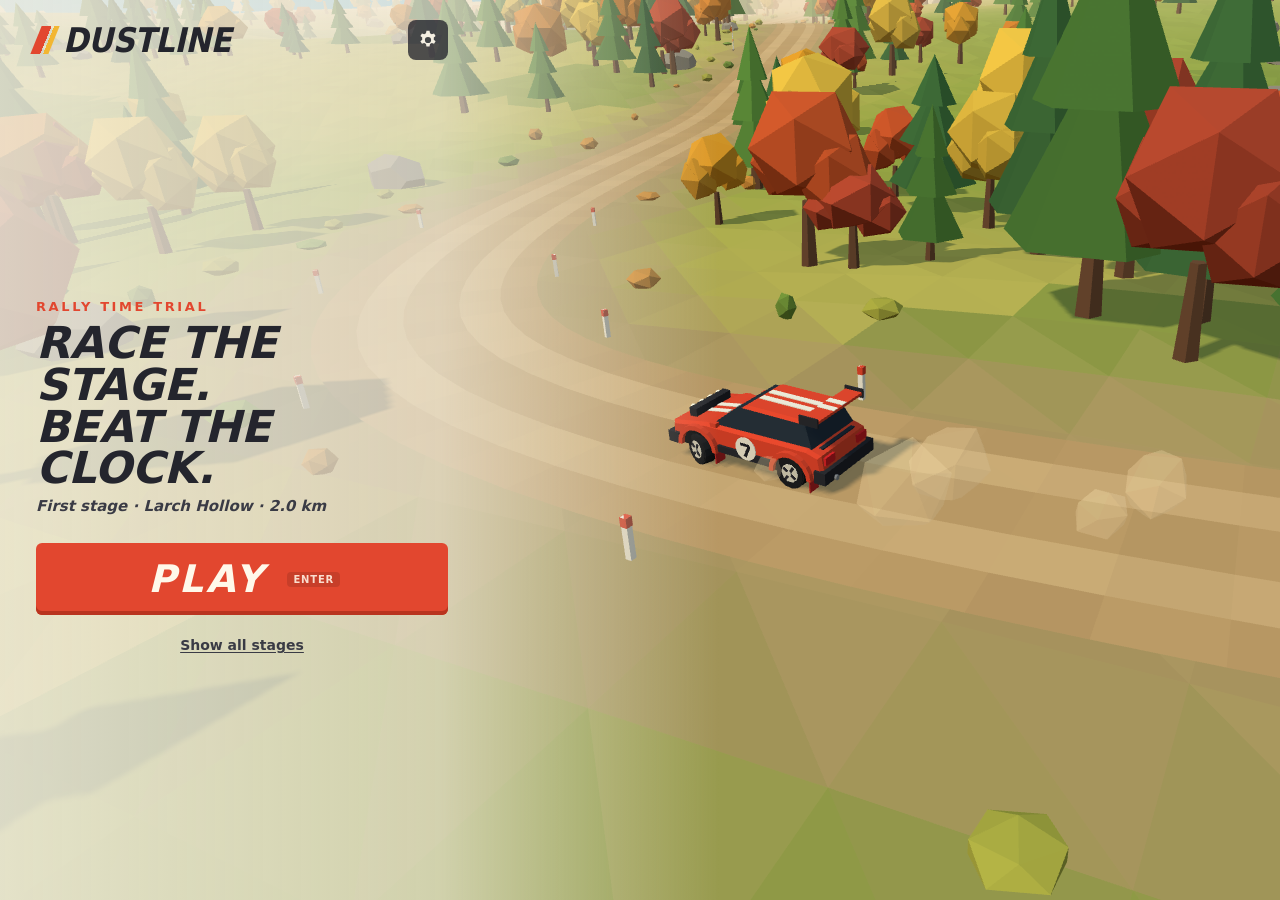
==== commit b38f6acd: "Mobile pass: portrait camera, compact HUD, first-run guide, auto accelerate, quality scaler Co-Autho" ====
--- a/index.html
+++ b/index.html
@@ -28,21 +28,22 @@
 
   <div id="countdown" class="countdown"></div>
 
-  <!-- ===== Touch controls ===== -->
+  <!-- ===== Touch controls (solo): thumbs at the corners; GAS goes when Auto accelerate is on ===== -->
   <div id="touch" class="touch hidden">
-    <div class="t-left">
-      <button class="t-btn t-steer" data-ctl="left" aria-label="Steer left">&#9664;</button>
-      <button class="t-btn t-steer" data-ctl="right" aria-label="Steer right">&#9654;</button>
+    <div class="t-zone t-left" data-zone="steer">
+      <button class="t-btn t-steer" data-ctl="left" aria-label="Steer left"><svg viewBox="0 0 24 24" aria-hidden="true"><path d="M15.5 4.5 7 12l8.5 7.5z" fill="currentColor"/></svg></button>
+      <button class="t-btn t-steer" data-ctl="right" aria-label="Steer right"><svg viewBox="0 0 24 24" aria-hidden="true"><path d="M8.5 4.5 17 12l-8.5 7.5z" fill="currentColor"/></svg></button>
     </div>
-    <div class="t-right">
-      <div class="t-small">
-        <button class="t-btn t-mini" data-ctl="reset" aria-label="Reset">RESET</button>
-        <button class="t-btn t-mini" data-ctl="hand" aria-label="Handbrake">HAND</button>
-      </div>
-      <button class="t-btn t-brake" data-ctl="brake">BRAKE</button>
-      <button class="t-btn t-gas" data-ctl="gas">GAS</button>
+    <div class="t-zone t-right" data-zone="pedals">
+      <button class="t-btn t-hand" data-ctl="hand" aria-label="Handbrake">HAND</button>
+      <button class="t-btn t-brake" data-ctl="brake" aria-label="Brake">BRAKE</button>
+      <button class="t-btn t-gas" data-ctl="gas" aria-label="Gas">GAS</button>
     </div>
+    <button class="t-btn t-reset" data-ctl="reset" aria-label="Reset onto the road"><svg viewBox="0 0 24 24" aria-hidden="true"><path d="M12 5a7 7 0 1 1-6.6 4.7" fill="none" stroke="currentColor" stroke-width="2.6" stroke-linecap="round"/><path d="M3.2 4.6l2.4 5.6 5.6-2.4z" fill="currentColor"/></svg></button>
   </div>
+
+  <!-- ===== Coach marks (first-run guide, one line at a time) ===== -->
+  <div id="coach" class="coach" aria-live="polite"><span class="coach-txt" id="coachTxt"></span><button class="coach-skip" id="coachSkip" aria-label="Skip tips">Skip tips</button></div>
 
   <!-- ===== Menu ===== -->
   <div id="menu" class="menu hidden">
@@ -70,6 +71,13 @@
         <div class="mode-note" id="modeNote"></div>
 
         <!-- garage: tune and style the Rook (rendered by garage.js) -->
+        <!-- first launch: what the game is, and one PLAY (the full menu comes after the first finish / next visit) -->
+        <section class="menu-sec hero-sec hidden" id="heroSec">
+          <div class="hero-kicker">Rally time trial</div>
+          <div class="hero-title">Race the stage.<br>Beat the clock.</div>
+          <div class="hero-line" id="heroLine"></div>
+        </section>
+
         <section class="menu-sec garage-sec hidden" id="garageSec"></section>
 
         <section class="menu-sec stages-sec" id="stagesSec">
@@ -81,6 +89,7 @@
         <!-- pinned to the bottom of the scrolling sheet: START names what it starts -->
         <div class="menu-foot">
           <button class="btn primary big start-btn" id="startBtn">Start</button>
+          <button class="link-btn hero-skip hidden" id="heroSkip">Show all stages</button>
         </div>
       </div>
       <div class="notice alt menu-toast" id="menuToast"></div>
@@ -109,6 +118,7 @@
       <div class="fin-best" id="finBest"></div>
       <div class="fin-pen" id="finPen"></div>
       <div class="fin-medal" id="finMedal"></div>
+      <div class="fin-tip hidden" id="finTip"></div>
       <div class="fin-earn" id="finEarn"></div>
       <table class="splits" id="finSplits"></table>
       <div class="panel-btns res-btns">
--- a/style.css
+++ b/style.css
@@ -270,26 +270,6 @@
 .loading-bar::after { content: ""; position: absolute; inset: 0; width: 40%; background: var(--accent); animation: slide 0.9s ease-in-out infinite alternate; }
 @keyframes slide { from { transform: translateX(-20%); } to { transform: translateX(170%); } }
 .noscript { position: fixed; inset: 0; display: flex; align-items: center; justify-content: center; color: var(--cream); }
-/* ---------- touch controls ---------- */
-#touch {
-  position: fixed; left: 0; right: 0; bottom: 0; z-index: 7; pointer-events: none;
-  display: flex; justify-content: space-between; align-items: flex-end;
-  padding: 0 calc(var(--gut) + var(--safe-r)) calc(18px + var(--safe-b)) calc(var(--gut) + var(--safe-l));
-}
-.t-left, .t-right { display: flex; gap: 12px; align-items: flex-end; pointer-events: auto; touch-action: none; }
-.t-right { position: relative; }
-.t-btn {
-  border: 0; border-radius: 50%; touch-action: none; color: var(--cream);
-  background: rgba(36,37,45,0.5); box-shadow: inset 0 0 0 2px rgba(244,239,226,0.45);
-  font-weight: 900; font-style: italic; letter-spacing: .06em;
-}
-.t-btn.on { background: rgba(226,71,47,0.85); box-shadow: inset 0 0 0 2px var(--cream); }
-.t-steer { width: 76px; height: 76px; font-size: 26px; }
-.t-gas { width: 92px; height: 92px; font-size: 18px; background: rgba(226,71,47,0.55); }
-.t-brake { width: 72px; height: 72px; font-size: 14px; }
-.t-small { position: absolute; right: 0; bottom: 104px; display: flex; gap: 8px; }
-.t-mini { width: auto; height: 34px; padding: 0 12px; border-radius: 17px; font-size: 12px; }
-
 /* touch layout: speed readout moves to top-right, hints hidden */
 body.touch .hud-bl { display: none; }
 body.touch .hud-br { top: calc(68px + var(--safe-t)); bottom: auto; }
@@ -909,3 +889,270 @@
 body.duel.stacked .hud-timerow { flex-direction: column; align-items: flex-start; gap: 0; }
 body.duel.stacked .hud-pen { margin-top: 32px; }
 body.duel.stacked .hud-timerow:has(.hud-pen.show) + .hud-sub { margin-top: 6px; }
+
+/* ======================================================================================================
+   Phone pass: page gestures, touch controls, compact race HUD, coach marks, first launch, landscape phones
+   ====================================================================================================== */
+html, body { overscroll-behavior: none; -webkit-touch-callout: none; }
+@supports (height: 100dvh) { html, body { height: 100dvh; } }
+#app canvas, #hud, #touch { touch-action: none; }
+
+/* ---------- touch controls: thumbs at the corners, the road centre clear ---------- */
+#touch { position: fixed; inset: 0; z-index: 7; pointer-events: none; }
+.t-zone {
+  position: absolute; bottom: calc(14px + var(--safe-b)); display: flex; align-items: flex-end; gap: 10px;
+  pointer-events: auto; touch-action: none; opacity: .6; transition: opacity .25s ease;
+}
+.t-zone:has(.on) { opacity: .95; transition-duration: .05s; }
+.t-left { left: calc(12px + var(--safe-l)); }
+.t-right {
+  right: calc(12px + var(--safe-r)); display: grid; gap: 10px; align-items: end; justify-items: center;
+  grid-template-columns: auto auto; grid-template-areas: "hand ." "brake gas";
+}
+.t-btn {
+  display: flex; align-items: center; justify-content: center; padding: 0;
+  border: 0; border-radius: 50%; touch-action: none; color: var(--cream);
+  background: rgba(36,37,45,0.55); box-shadow: inset 0 0 0 2px rgba(244,239,226,0.5), 0 4px 14px rgba(0,0,0,0.18);
+  font-weight: 900; font-style: italic; letter-spacing: .06em;
+  -webkit-touch-callout: none; -webkit-user-select: none; user-select: none; transition: transform .06s ease, background .1s ease;
+}
+.t-btn svg { width: 42%; height: 42%; display: block; }
+.t-btn.on { background: rgba(226,71,47,0.9); box-shadow: inset 0 0 0 2px var(--cream); transform: scale(.95); }
+.t-steer { width: 78px; height: 78px; }
+.t-hand { grid-area: hand; width: 64px; height: 64px; font-size: 12px; }
+.t-brake { grid-area: brake; width: 74px; height: 74px; font-size: 14px; }
+.t-gas { grid-area: gas; width: 94px; height: 94px; font-size: 18px; background: rgba(226,71,47,0.5); }
+/* Auto accelerate: no GAS; steer and brake get the room */
+body.autogas .t-gas { display: none; }
+body.autogas .t-right { grid-template-columns: auto; grid-template-areas: "hand" "brake"; }
+body.autogas .t-steer { width: 86px; height: 86px; }
+body.autogas .t-brake { width: 88px; height: 88px; font-size: 16px; }
+/* reset: rare, so small and up in the top row (next to pause), away from the thumbs */
+.t-reset {
+  position: absolute; pointer-events: auto; top: calc(18px + var(--safe-t)); right: calc(var(--gut) + var(--safe-r) + 50px);
+  width: 40px; height: 40px; border-radius: 8px; background: var(--char-soft); box-shadow: none; opacity: .8;
+}
+.t-reset svg { width: 60%; height: 60%; }
+/* first-run tip: the controls it names pulse briefly */
+#touch.hint .t-zone { opacity: 1; }
+#touch.hint .t-steer, body.autogas #touch.hint .t-brake, body:not(.autogas) #touch.hint .t-gas { animation: tHint .8s ease-in-out 5 alternate; }
+@keyframes tHint { to { box-shadow: inset 0 0 0 2px var(--cream), 0 0 0 7px rgba(242,182,50,0.85); } }
+
+/* ---------- coach marks: one line, top of the road, never over the controls ---------- */
+.coach {
+  position: fixed; left: 50%; top: calc(150px + var(--safe-t)); z-index: 8; pointer-events: none;
+  display: flex; align-items: center; gap: 12px; width: max-content; max-width: min(92vw, 720px);
+  padding: 10px 10px 10px 16px; border-radius: 5px; transform: translateX(-50%) translateY(-6px);
+  background: rgba(36,37,45,0.92); color: var(--cream); border-left: 5px solid var(--mustard);
+  box-shadow: 0 10px 30px rgba(0,0,0,0.25);
+  font-weight: 900; font-style: italic; font-size: 19px; line-height: 1.2; letter-spacing: .02em;
+  opacity: 0; visibility: hidden; transition: opacity .25s ease, transform .25s ease, visibility 0s linear .25s;
+}
+.coach.show { opacity: 1; visibility: visible; transform: translateX(-50%); transition-delay: 0s; }
+.coach.big { font-size: 22px; }
+.coach kbd { font-size: 12px; vertical-align: 2px; }
+.coach-txt { min-width: 0; }
+.coach-skip {
+  flex: none; pointer-events: auto; min-height: 36px; padding: 0 10px; border: 0; border-radius: 4px;
+  background: rgba(244,239,226,0.12); color: var(--cream-2); font-size: 11px; font-weight: 800; font-style: normal; letter-spacing: .1em; text-transform: uppercase;
+}
+.coach-skip:hover { background: rgba(244,239,226,0.22); }
+body.results .coach, body.duel .coach, body.paused .coach { display: none; }
+/* the HUD element a tip talks about glows while it is up */
+body:has(.coach.show[data-step=notes]) .hud-notes .n-card.n-next { animation: cHint .7s ease-in-out 6 alternate; }
+body:has(.coach.show[data-step=gates]) .hud-gates { animation: cHint .7s ease-in-out 6 alternate; }
+@keyframes cHint { to { box-shadow: 0 0 0 3px var(--mustard), 0 0 18px rgba(242,182,50,0.7); } }
+
+/* ---------- first launch: what the game is, one PLAY ---------- */
+.hero-sec { display: flex; flex-direction: column; gap: 8px; padding: 6px 0 2px; }
+.hero-kicker { font-size: 13px; font-weight: 900; letter-spacing: .2em; text-transform: uppercase; color: var(--accent); }
+.hero-title { font-weight: 900; font-style: italic; font-size: 44px; line-height: .95; text-transform: uppercase; letter-spacing: -0.005em; }
+.hero-line { font-size: 15px; font-weight: 800; font-style: italic; color: var(--char-2); }
+.menu.first-run .nav-row, .menu.first-run .mode-note, .menu.first-run .points, .menu.first-run .cr-chip { display: none; }
+.menu.first-run .menu-body { justify-content: center; }
+.menu.first-run .menu-foot { position: relative; margin-top: 16px; padding-top: 0; background: none; }
+.menu.first-run .menu-foot::before, .menu.first-run .menu-foot::after { display: none; }
+.btn.start-btn.play-btn { justify-content: center; min-height: 72px; }
+.play-btn .st-verb { font-size: 38px; letter-spacing: .08em; }
+.play-btn .btn-key { margin-left: 14px; }
+.hero-skip { display: block; margin: 10px auto 0; min-height: 40px; font-size: 14px; color: var(--char-2); }
+.fin-tip {
+  margin: 12px 0 2px; padding: 9px 12px; border-radius: 5px; background: var(--char); color: var(--cream);
+  border-left: 4px solid var(--mustard); font-size: 15px; font-weight: 700; font-style: italic; line-height: 1.3;
+}
+.fin-tip b { color: var(--mustard); font-weight: 900; }
+.tips-btn { background: var(--char); color: var(--cream); box-shadow: inset 0 -3px 0 var(--accent); height: 36px; font-size: 12px; padding: 0 12px; }
+.tips-btn.sel { background: var(--mustard); color: var(--char); box-shadow: none; }
+
+/* ---------- compact race HUD (phones, portrait and landscape): one slim top row, nothing over the road ---------- */
+@media (max-width: 720px), (max-height: 500px) {
+  body:not(.duel) .hud-tl { left: calc(10px + var(--safe-l)); top: calc(8px + var(--safe-t)); max-width: 46%; }
+  body:not(.duel) .hud-stage { display: none; }
+  body:not(.duel) .hud-timerow { flex-direction: column; align-items: flex-start; gap: 4px; }
+  body:not(.duel) .hud-time { font-size: 21px; padding: 5px 9px 6px 7px; border-left-width: 3px; border-radius: 3px; }
+  body:not(.duel) .hud-pen { font-size: 11px; padding: 2px 7px; box-shadow: none; }
+  body:not(.duel) .hud-sub { margin-top: 4px; gap: 3px; }
+  body:not(.duel) .hud-target { display: none !important; } /* the medal target lives in the menu and the finish panel */
+  body:not(.duel) .hud-ghost, body:not(.duel) .hud-split, body:not(.duel) .hud-gap { font-size: 12px; padding: 2px 7px; }
+  body:not(.duel) .hud-ghost b, body:not(.duel) .hud-split .lbl { font-size: 9px; }
+  body:not(.duel) .hud-progress {
+    left: calc(10px + var(--safe-l) + 116px); right: calc(10px + var(--safe-r) + 50px); top: calc(8px + var(--safe-t)); width: auto; transform: none;
+    display: flex; align-items: center; gap: 7px; height: 32px; min-height: 0;
+  }
+  body.touch:not(.duel) .hud-progress { right: calc(10px + var(--safe-r) + 98px); }
+  body:not(.duel) .prog { flex: 1; height: 5px; box-shadow: 0 0 0 1.5px rgba(244,239,226,0.55); }
+  body:not(.duel) .prog-ticks i { top: -3px; height: 11px; width: 2px; }
+  body:not(.duel) .prog-cars i.me { width: 13px; height: 13px; margin: -6.5px 0 0 -6.5px; border-width: 2px; }
+  body:not(.duel) .hud-rallypill, body:not(.duel) .hud-gates { position: static; margin: 0; font-size: 11px; padding: 2px 6px; }
+  body:not(.duel) .hud-gates b, body:not(.duel) .hud-gates .miss i { display: none; }
+  body:not(.duel) .pause-btn { top: calc(4px + var(--safe-t)); right: calc(6px + var(--safe-r)); width: 44px; height: 40px; }
+  body:not(.duel) .t-reset { top: calc(4px + var(--safe-t)); right: calc(56px + var(--safe-r)); }
+  /* speed: a small readout low in the middle, between the thumbs (no plate, no gear / rev bar) */
+  body:not(.duel) .hud-br {
+    top: auto; right: auto; left: 50%; bottom: calc(10px + var(--safe-b)); transform: translateX(-50%);
+    padding: 1px 9px 3px 7px; background: rgba(36,37,45,0.55); border: 0; border-radius: 3px; box-shadow: none; text-align: center;
+  }
+  body:not(.duel) .speed { text-shadow: none; }
+  body:not(.duel) .speed span { font-size: 24px; }
+  body:not(.duel) .speed small { font-size: 10px; margin-left: 3px; }
+  body:not(.duel) .gearrow { display: none; }
+  /* OFF ROAD: a small tag just above the speed */
+  body:not(.duel) .hud-offroad {
+    left: 50%; top: auto; bottom: calc(44px + var(--safe-b)); transform: translateX(-50%) skewX(-10deg);
+    font-size: 10px; letter-spacing: .12em; padding: 2px 8px; opacity: .92;
+  }
+  body:not(.duel) .hud-offroad.show { animation: none; }
+  /* pace notes: top right, under the top row */
+  body:not(.duel) .hud-notes { left: auto; right: calc(8px + var(--safe-r)); top: calc(50px + var(--safe-t)); transform: none; flex-direction: column; align-items: flex-end; gap: 3px; }
+  body:not(.duel) .n-card { padding: 3px 9px 7px 5px; gap: 4px; }
+  body:not(.duel) .nicon { width: 30px; height: 30px; }
+  body:not(.duel) .n-num { font-size: 26px; }
+  body:not(.duel) .n-word { font-size: 13px; }
+  body:not(.duel) .n-dir { font-size: 11px; }
+  body:not(.duel) .n-mods { flex-direction: row; flex-wrap: wrap; max-width: 70px; }
+  body:not(.duel) .n-mods em { font-size: 8.5px; padding: 1px 4px; }
+  body:not(.duel) .n-card.n-then { zoom: .62; }
+  body:not(.duel) .n-card.n-then .n-mods { display: none; }
+  body:not(.duel) .n-bar { left: 6px; right: 6px; bottom: 3px; }
+  /* transient call-outs: smaller, up high */
+  .notice { font-size: 17px; padding: 6px 16px; top: 24%; }
+  .notice.jump.big { font-size: 22px; }
+  .notice.hint { font-size: 14px; top: 22%; }
+  .countdown { font-size: min(30vw, 34vh, 220px); top: 38%; }
+  .coach { top: calc(104px + var(--safe-t)); font-size: 15px; padding: 8px 8px 8px 12px; gap: 8px; max-width: calc(100vw - 20px - var(--safe-l) - var(--safe-r)); }
+  .coach.big { font-size: 17px; }
+  .coach-skip { min-height: 34px; font-size: 10px; padding: 0 8px; }
+  .hero-title { font-size: 36px; }
+}
+/* very narrow portrait (360 px and less): the timer and the bar still share the top row */
+@media (max-width: 380px) {
+  body:not(.duel) .hud-time { font-size: 19px; }
+  body:not(.duel) .hud-progress { left: calc(10px + var(--safe-l) + 106px); }
+}
+
+/* ---------- landscape phones (≈ 667-844 × 340-430): the menu is a column on the left, panels fit the height ---------- */
+@media (max-height: 500px) and (orientation: landscape) {
+  .menu { background: linear-gradient(90deg, rgba(244,239,226,0.94) 0, rgba(244,239,226,0.86) min(380px, 52vw), rgba(244,239,226,0) calc(min(380px, 52vw) + 160px)); }
+  .menu-panel { width: min(400px, 54%); padding: 0 0 0 var(--safe-l); }
+  .topbar { position: relative; left: auto; right: auto; height: calc(46px + var(--safe-t)); padding: var(--safe-t) 12px 0 16px; background: none; }
+  .logo-word { font-size: 26px; }
+  .logo-slash { width: 12px; height: 19px; }
+  .menu-body, .menu.garage-view .menu-body {
+    position: relative; inset: auto; top: auto; flex: 1; gap: 7px; padding: 2px 12px 0 16px;
+    background: none; border-radius: 0; box-shadow: none;
+  }
+  .nav-row { min-height: 34px; }
+  .ptab { font-size: 19px; }
+  .tab { height: 36px; }
+  .card { padding: 6px 10px; }
+  .card-name { font-size: 16px; }
+  .card-num { font-size: 22px; }
+  .menu-foot { padding: 8px 0 calc(8px + var(--safe-b)); }
+  .menu-foot, .menu-foot::after { background: #f1ebdc; }
+  .menu-foot::before { left: -16px; right: -12px; background: linear-gradient(180deg, rgba(241,235,220,0), #f1ebdc); }
+  .menu-foot::after { left: -16px; right: -12px; }
+  .btn.big { min-height: 48px; font-size: 21px; }
+  .btn.start-btn.play-btn { min-height: 58px; }
+  .play-btn .st-verb { font-size: 30px; }
+  .hero-title { font-size: 30px; }
+  .hero-sec { gap: 5px; }
+  .g-stats { position: static; }
+  .menu-toast { bottom: calc(70px + var(--safe-b)); left: calc(var(--safe-l) + 200px); }
+  /* panels: compact, the buttons always in view */
+  .overlay { padding: calc(8px + var(--safe-t)) calc(12px + var(--safe-r)) calc(8px + var(--safe-b)) calc(12px + var(--safe-l)); }
+  .panel { padding: 14px 18px 0; }
+  .panel-title { font-size: 22px; margin: 2px 0 10px; }
+  .fin-time { font-size: 42px; margin: 2px 0; }
+  .fin-medal { margin-top: 6px; }
+  .medal-big .medal { width: 34px; height: 34px; }
+  .medal-big:not(.none)::before { display: none; }
+  .mb-name { font-size: 18px; }
+  .splits { margin: 6px 0 8px; }
+  .splits td { padding: 4px 4px; font-size: 14px; }
+  .panel-btns.col { flex-direction: row; flex-wrap: wrap; }
+  .panel.small { width: min(460px, 100%); }
+  #pause .panel-btns .btn { flex: 1 1 40%; }
+  /* finish: two columns (result left, credits and splits right) */
+  #finish { justify-content: center; padding-left: calc(12px + var(--safe-l)); background: rgba(36,37,45,0.38); }
+  #finish .panel { width: min(680px, 100%); display: grid; grid-template-columns: minmax(0, 1fr) minmax(0, 1fr); column-gap: 18px; align-content: start; }
+  #finish .panel > * { grid-column: 1; }
+  #finish .panel > .fin-earn { grid-column: 2; grid-row: 1 / span 3; }
+  #finish .panel > .splits { grid-column: 2; grid-row: 4 / span 3; align-self: start; }
+  #finish .panel > .fin-tip, #finish .panel > .res-btns { grid-column: 1 / -1; }
+  #finish .fin-tip { margin-top: 8px; }
+  .panel .res-btns { flex-wrap: nowrap; }
+  .panel .res-btns .btn, .panel .res-btns .btn.wide { flex: 1 1 0; }
+  .coach { top: calc(48px + var(--safe-t)); max-width: min(calc(100vw - 290px), 600px); font-size: 14px; }
+  .coach.big { font-size: 16px; }
+  .panel .res-btns .btn.primary { flex-grow: 1.7; }
+  /* the very first finish: the tip takes the splits' place (nothing to compare them with yet) */
+  #finish .panel.first-fin > .splits { display: none; }
+  #finish .panel.first-fin > .fin-tip { grid-column: 2; grid-row: 4 / span 3; align-self: start; margin-top: 8px; }
+  #finish .earn { margin-top: 0; }
+  .settings-panel { max-height: 100%; }
+}
+
+/* result / pause panels on phones: the buttons stay in view (pinned to the bottom of the panel when it scrolls) */
+@media (max-width: 720px), (max-height: 500px) {
+  .panel { max-height: 100%; background: #f3eee2; } /* opaque: the menu behind must not show through on small screens */
+  .set-foot { background: #f3eee2; }
+  .panel .res-btns { position: sticky; bottom: 0; z-index: 2; margin: 8px -18px 0; padding: 10px 18px calc(14px + var(--safe-b)); background: #f2ede1; box-shadow: 0 -8px 14px -10px rgba(36,37,45,0.35); }
+  .panel .res-btns .btn { min-height: 48px; }
+  #finish .panel, #rally .panel, #duelFinish .panel { padding-bottom: 0; }
+  .overlay { padding-top: calc(var(--gut) + var(--safe-t)); padding-bottom: calc(var(--gut) + var(--safe-b)); }
+  /* bigger tap targets in the sheets */
+  body.touch .seg-btn { height: 40px; }
+  body.touch .set-seg .seg-btn { min-width: 62px; height: 40px; }
+  body.touch .ctl-tabs .seg-btn { height: 36px; }
+  body.touch .g-btn { min-height: 38px; padding: 0 16px; }
+  body.touch .g-chip { min-height: 40px; }
+  body.touch .g-chip.sw { width: 40px; height: 40px; min-height: 40px; }
+  body.touch .g-chip.sw .sw-dot { width: 32px; height: 32px; }
+  body.touch .x-btn { width: 44px; height: 44px; }
+  body.touch .mode-seg .seg-btn { height: 36px; }
+  .gs i { font-size: 11px; }
+  .gs { grid-template-columns: 78px 1fr; }
+  body.touch .set-row { grid-template-columns: minmax(0, 1fr) auto; }
+  body.touch .set-row > span:empty, body.touch .set-row > .set-k { display: none; }
+  body.touch .set-row.set-vol { grid-template-columns: 92px minmax(0, 1fr) 34px; }
+  .g-slot { font-size: 12px; }
+  .g-chip .c-l { font-size: 13px; }
+  .g-chip .c-s { font-size: 11px; }
+  .g-next { font-size: 13px; }
+  .set-l small { font-size: 12.5px; }
+  .card-tag { font-size: 13px; }
+}
+@media (max-width: 720px) and (orientation: portrait) {
+  /* the speed sits under the timer (the bottom is the thumbs'); OFF ROAD beside it */
+  body:not(.duel) .hud-br { left: calc(10px + var(--safe-l)); top: calc(46px + var(--safe-t)); bottom: auto; transform: skewX(-8deg); text-align: left; }
+  body:not(.duel) .speed span { font-size: 17px; }
+  body:not(.duel) .hud-time { margin-bottom: 26px; }
+  body:not(.duel) .hud-offroad { left: calc(98px + var(--safe-l)); top: calc(50px + var(--safe-t)); bottom: auto; transform: skewX(-10deg); }
+  /* with GAS three big pads share the bottom: a little smaller (all still 64 px or more) */
+  body:not(.autogas) .t-steer { width: 72px; height: 72px; }
+  body:not(.autogas) .t-gas { width: 86px; height: 86px; }
+  body:not(.autogas) .t-brake { width: 68px; height: 68px; }
+  body:not(.autogas) .t-zone { gap: 8px; }
+  .menu.first-run .menu-body { top: auto; padding-top: 18px; padding-bottom: 0; }
+  .tab-l { font-size: 11.5px; }
+}
